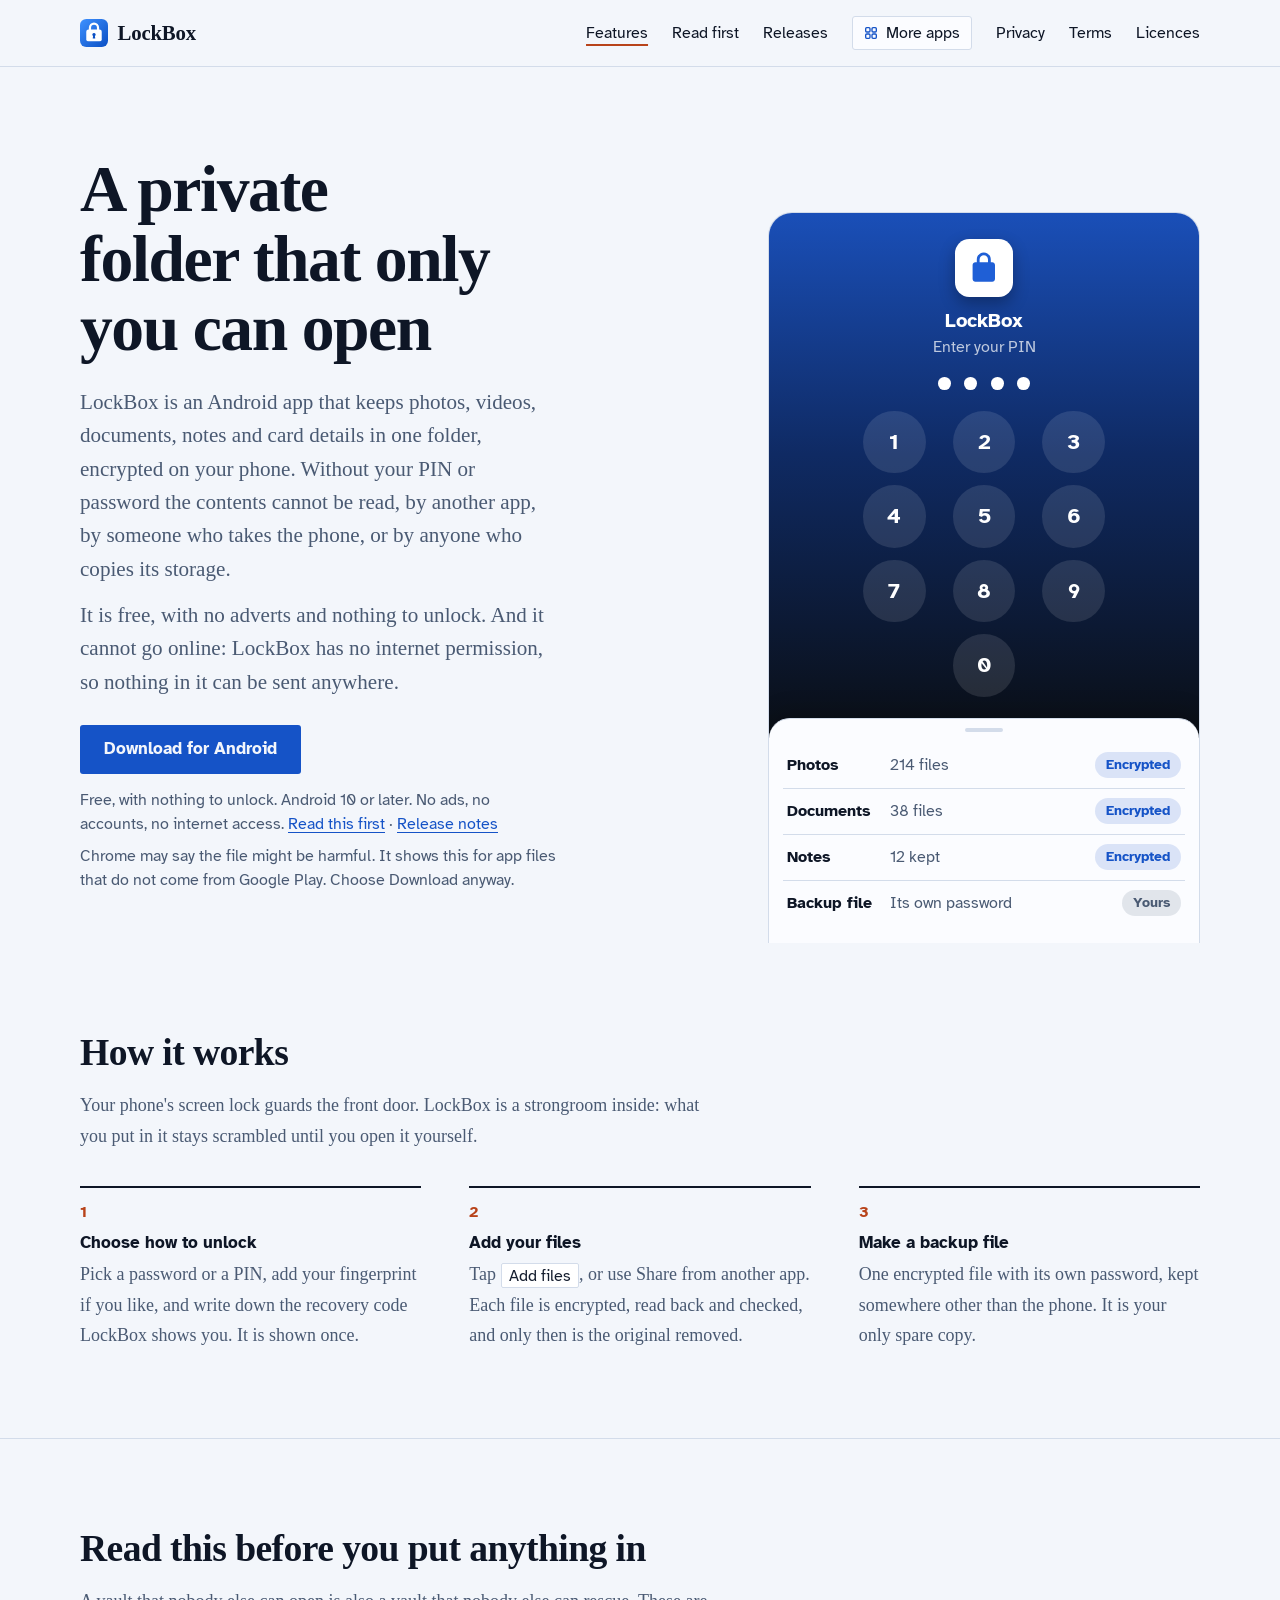
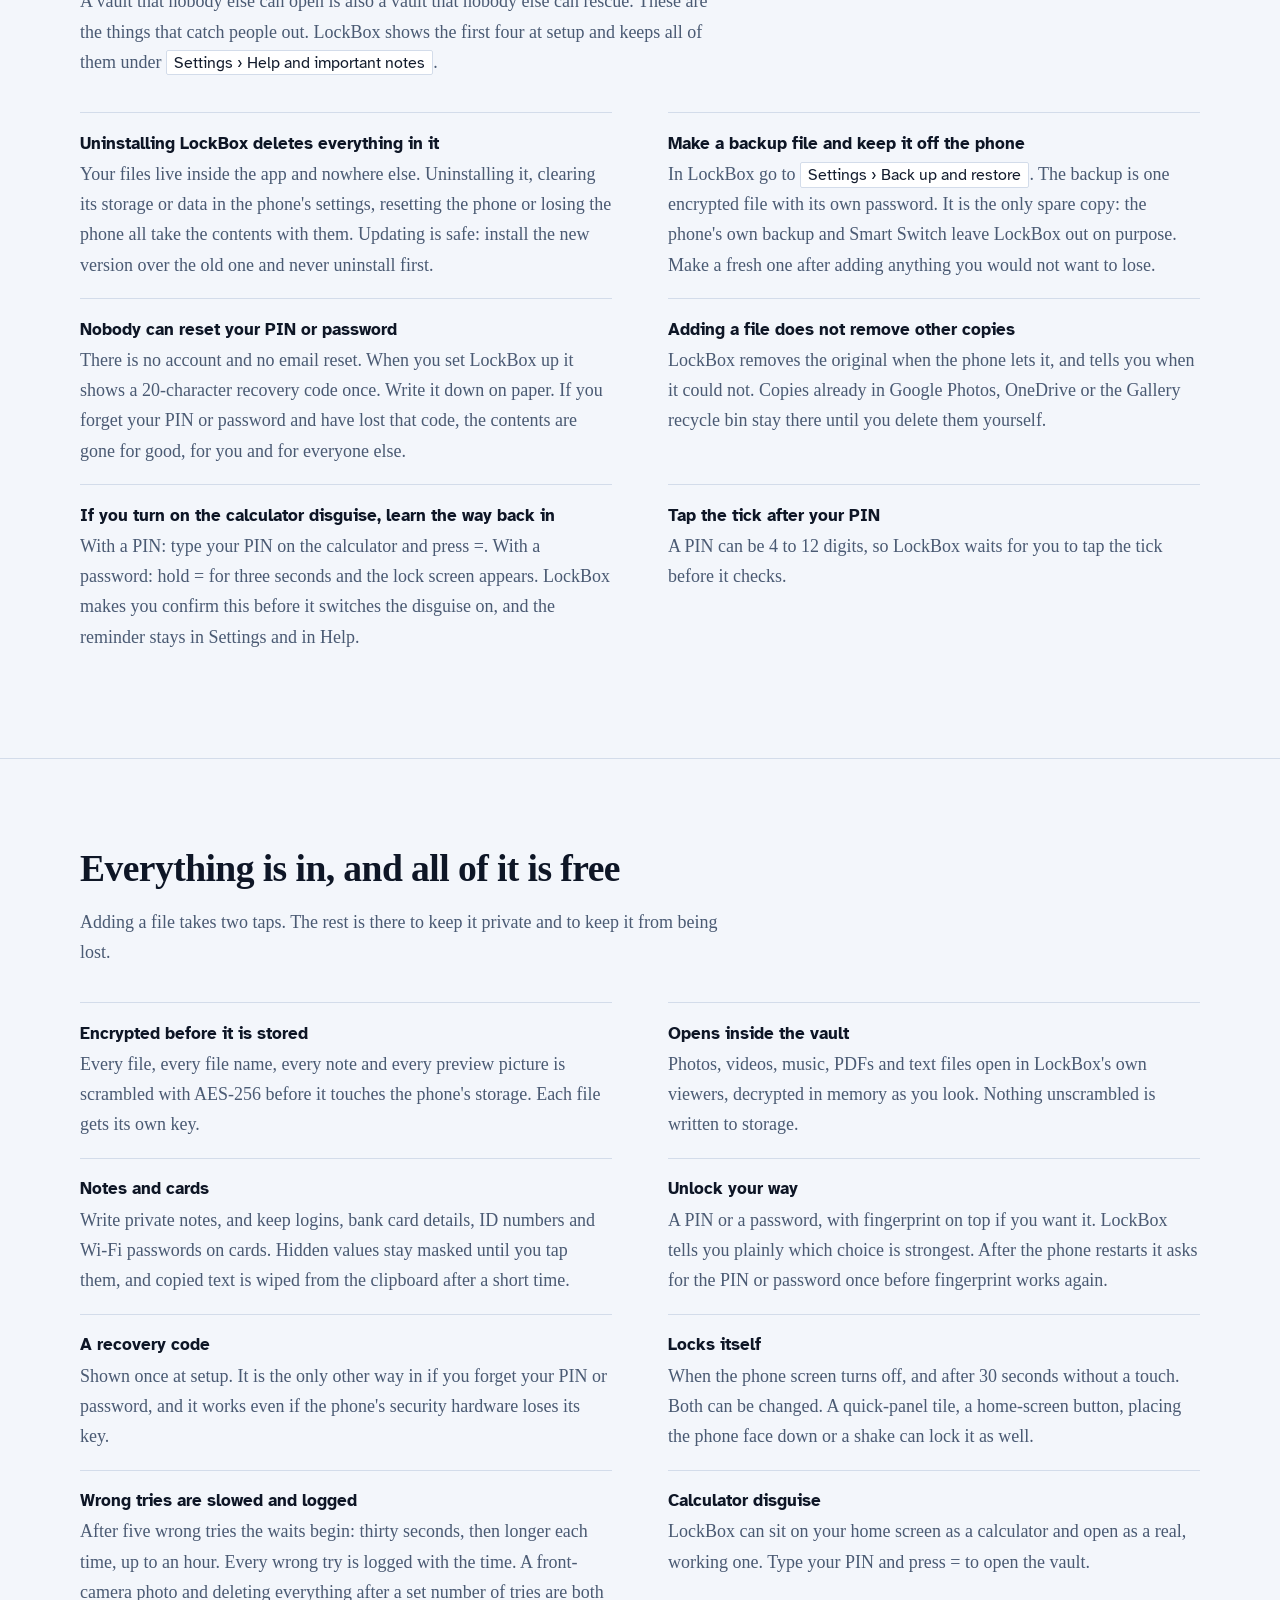
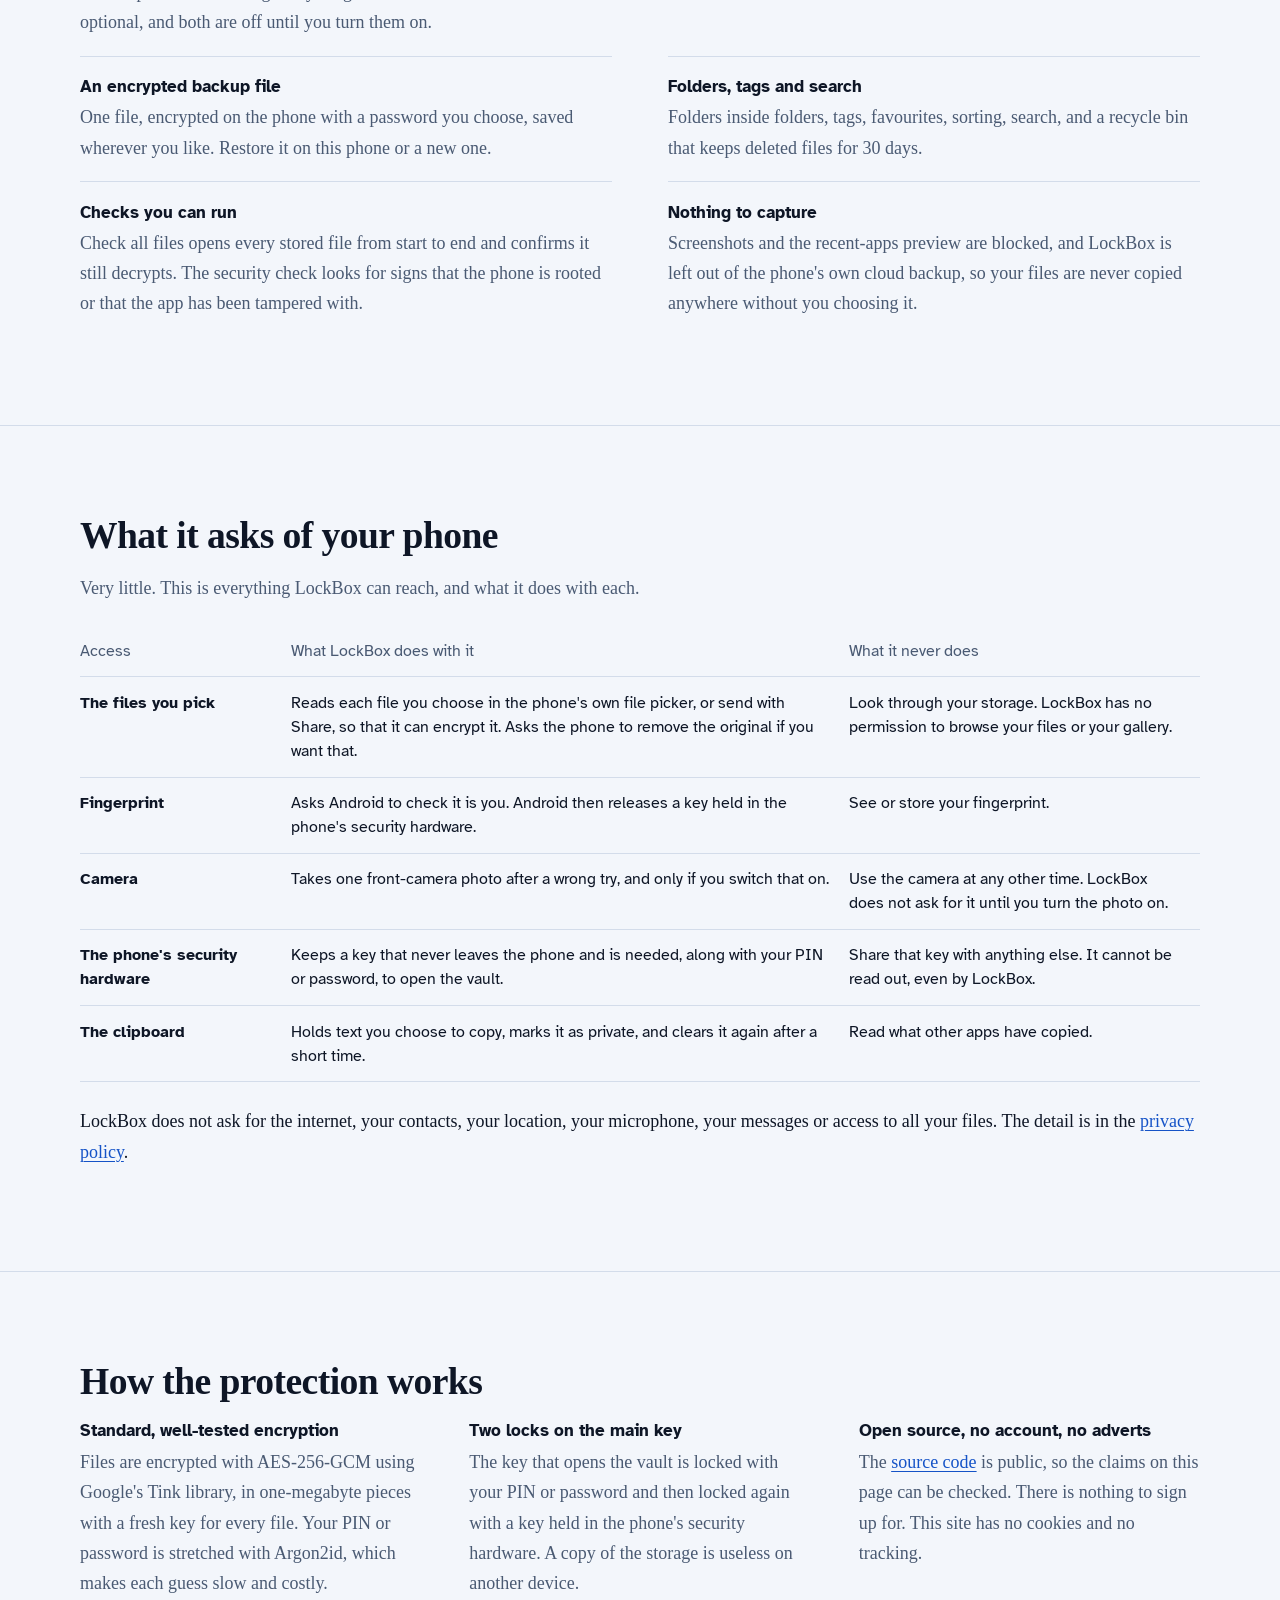
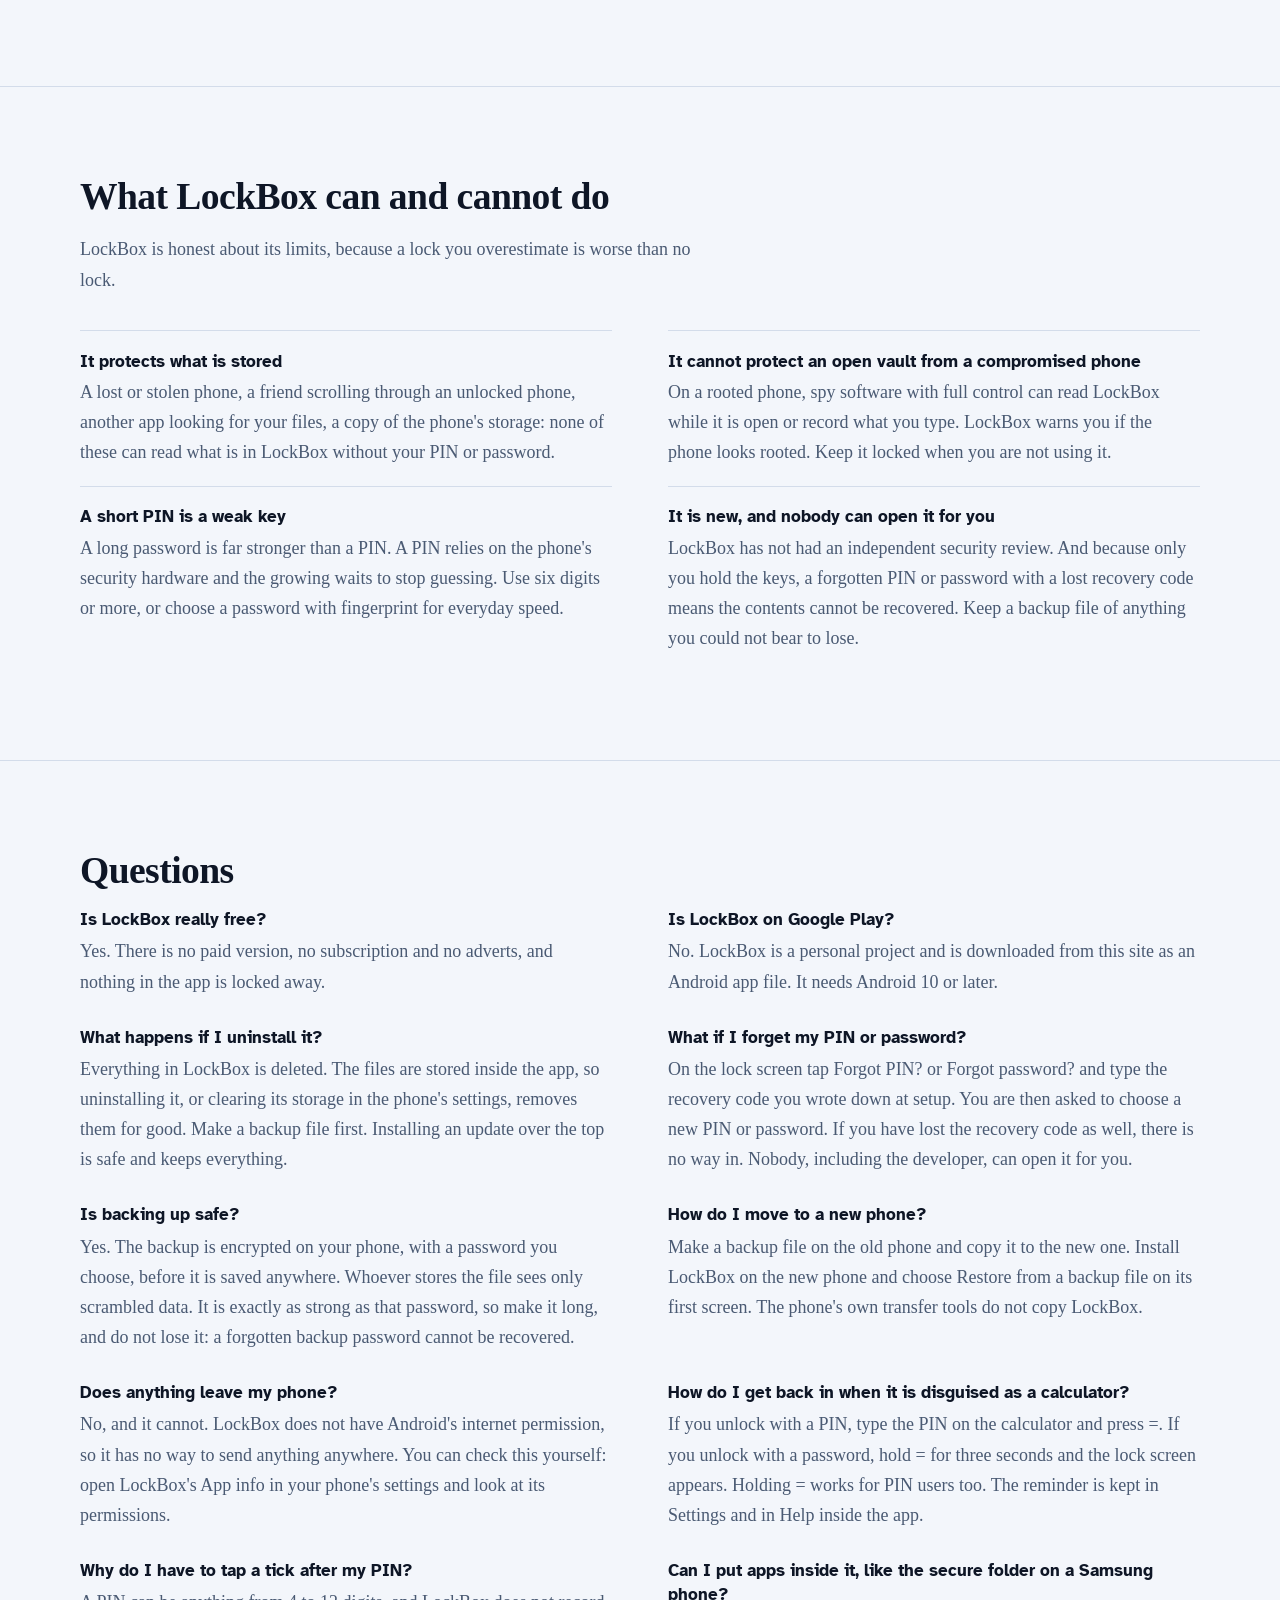
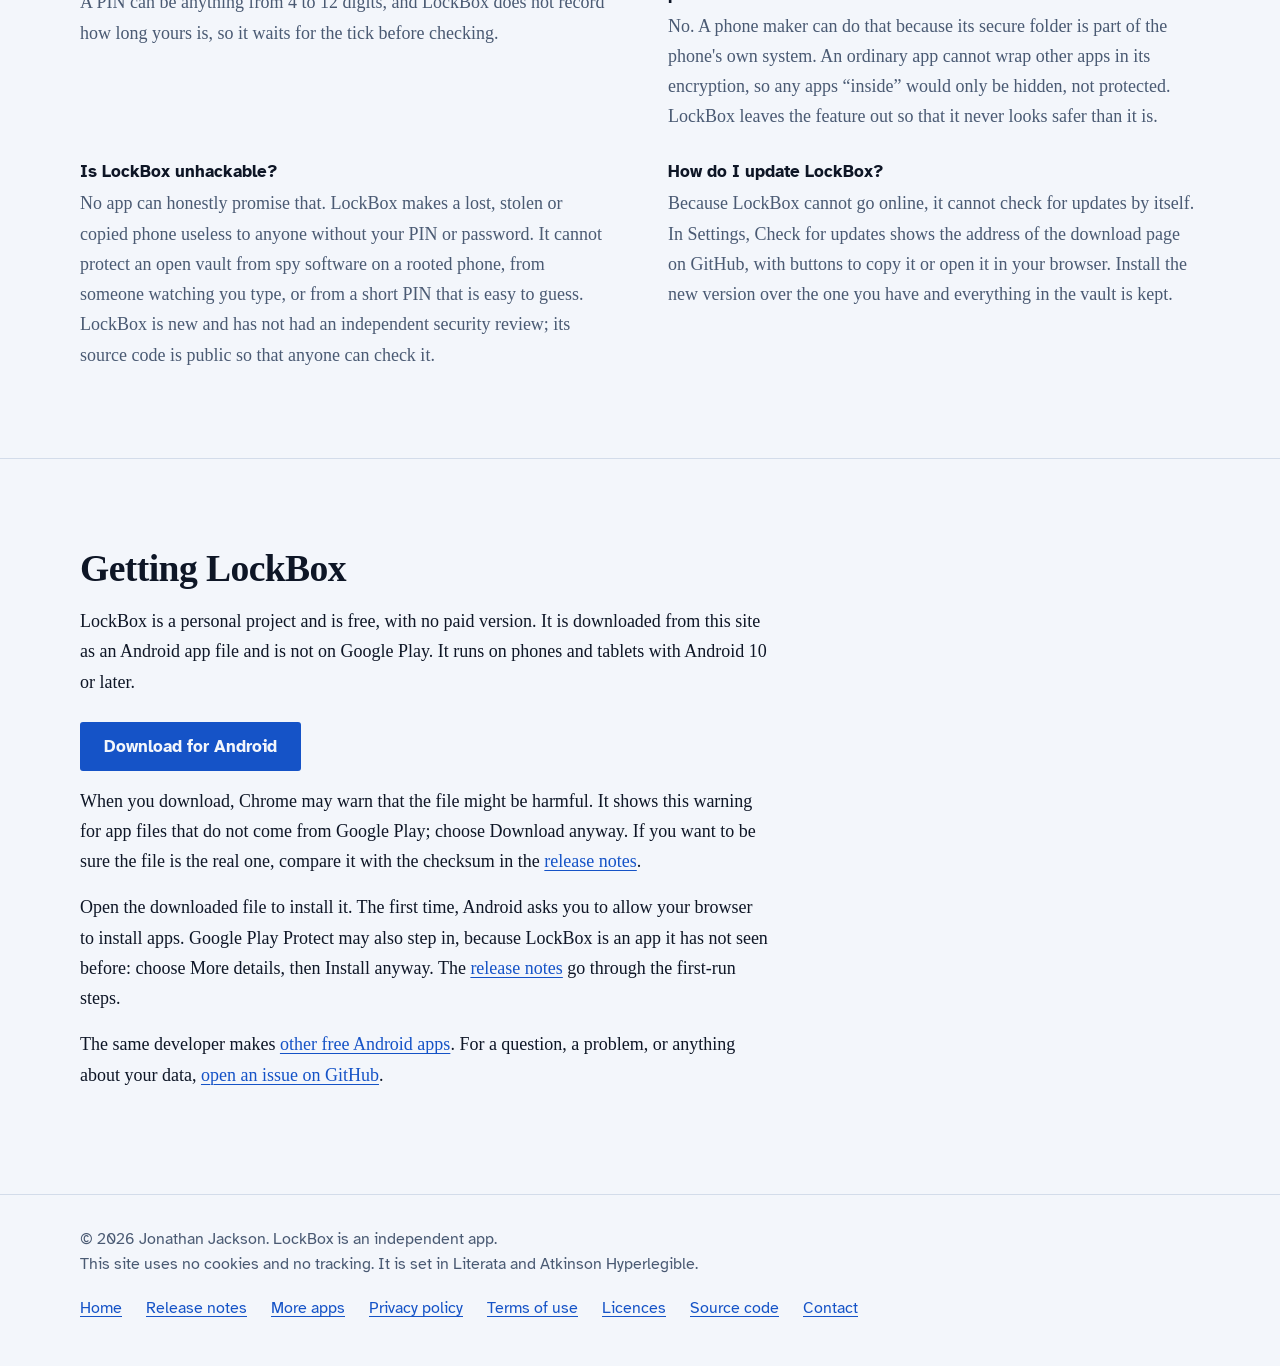
==== index.html @ 5613404d "LockBox 1.0: first public release" ====
<!DOCTYPE html>
<html lang="en-GB">
<head>
<meta charset="utf-8">
<meta name="viewport" content="width=device-width, initial-scale=1">
<title>LockBox: a free encrypted folder for Android that cannot go online</title>
<meta name="description" content="LockBox keeps photos, videos, documents, notes and card details in a folder encrypted on your phone. Free, no adverts, and no internet permission.">
<meta name="author" content="Jonathan Jackson">
<link rel="canonical" href="https://customgpter.github.io/lockbox/">
<meta name="theme-color" content="#f3f6fb" media="(prefers-color-scheme: light)">
<meta name="theme-color" content="#0a0e14" media="(prefers-color-scheme: dark)">
<meta property="og:type" content="website">
<meta property="og:site_name" content="LockBox">
<meta property="og:title" content="LockBox: a free encrypted folder for Android that cannot go online">
<meta property="og:description" content="LockBox keeps photos, videos, documents, notes and card details in a folder encrypted on your phone. Free, no adverts, and no internet permission.">
<meta property="og:url" content="https://customgpter.github.io/lockbox/">
<meta property="og:image" content="https://customgpter.github.io/lockbox/assets/og.png">
<meta property="og:image:width" content="1200">
<meta property="og:image:height" content="630">
<meta property="og:image:alt" content="The LockBox padlock icon beside the words: a private folder that cannot go online">
<meta property="og:locale" content="en_GB">
<meta name="twitter:card" content="summary_large_image">
<link rel="icon" href="assets/favicon.svg" type="image/svg+xml">
<link rel="apple-touch-icon" href="assets/apple-touch-icon.png">
<link rel="preload" href="assets/fonts/literata-latin-700-normal.woff2" as="font" type="font/woff2" crossorigin>
<link rel="preload" href="assets/fonts/literata-latin-400-normal.woff2" as="font" type="font/woff2" crossorigin>
<link rel="stylesheet" href="assets/site.css?v=1">
<script type="application/ld+json">{"@context":"https://schema.org","@type":"SoftwareApplication","name":"LockBox","url":"https://customgpter.github.io/lockbox/","description":"LockBox is an Android app that keeps photos, videos, documents, notes and card details in a folder encrypted on the phone. It has no internet permission.","applicationCategory":"SecurityApplication","applicationSubCategory":"Encrypted file vault","operatingSystem":"Android 10 or later","softwareVersion":"1.0","downloadUrl":"https://github.com/CustomGPTer/lockbox/releases/latest/download/LockBox.apk","releaseNotes":"https://customgpter.github.io/lockbox/releases.html","offers":{"@type":"Offer","price":"0","priceCurrency":"GBP"},"inLanguage":"en-GB","image":"https://customgpter.github.io/lockbox/assets/og.png","featureList":["Encrypted before it is stored","Opens inside the vault","Notes and cards","Unlock your way","A recovery code","Locks itself","Wrong tries are slowed and logged","Calculator disguise","An encrypted backup file","Folders, tags and search","Checks you can run","Nothing to capture"],"author":{"@type":"Person","name":"Jonathan Jackson"}}</script>
<script type="application/ld+json">{"@context":"https://schema.org","@type":"WebSite","name":"LockBox","url":"https://customgpter.github.io/lockbox/","inLanguage":"en-GB"}</script>
<script type="application/ld+json">{"@context":"https://schema.org","@type":"FAQPage","mainEntity":[{"@type":"Question","name":"Is LockBox really free?","acceptedAnswer":{"@type":"Answer","text":"Yes. There is no paid version, no subscription and no adverts, and nothing in the app is locked away."}},{"@type":"Question","name":"Is LockBox on Google Play?","acceptedAnswer":{"@type":"Answer","text":"No. LockBox is a personal project and is downloaded from this site as an Android app file. It needs Android 10 or later."}},{"@type":"Question","name":"What happens if I uninstall it?","acceptedAnswer":{"@type":"Answer","text":"Everything in LockBox is deleted. The files are stored inside the app, so uninstalling it, or clearing its storage in the phone's settings, removes them for good. Make a backup file first. Installing an update over the top is safe and keeps everything."}},{"@type":"Question","name":"What if I forget my PIN or password?","acceptedAnswer":{"@type":"Answer","text":"On the lock screen tap Forgot PIN? or Forgot password? and type the recovery code you wrote down at setup. You are then asked to choose a new PIN or password. If you have lost the recovery code as well, there is no way in. Nobody, including the developer, can open it for you."}},{"@type":"Question","name":"Is backing up safe?","acceptedAnswer":{"@type":"Answer","text":"Yes. The backup is encrypted on your phone, with a password you choose, before it is saved anywhere. Whoever stores the file sees only scrambled data. It is exactly as strong as that password, so make it long, and do not lose it: a forgotten backup password cannot be recovered."}},{"@type":"Question","name":"How do I move to a new phone?","acceptedAnswer":{"@type":"Answer","text":"Make a backup file on the old phone and copy it to the new one. Install LockBox on the new phone and choose Restore from a backup file on its first screen. The phone's own transfer tools do not copy LockBox."}},{"@type":"Question","name":"Does anything leave my phone?","acceptedAnswer":{"@type":"Answer","text":"No, and it cannot. LockBox does not have Android's internet permission, so it has no way to send anything anywhere. You can check this yourself: open LockBox's App info in your phone's settings and look at its permissions."}},{"@type":"Question","name":"How do I get back in when it is disguised as a calculator?","acceptedAnswer":{"@type":"Answer","text":"If you unlock with a PIN, type the PIN on the calculator and press =. If you unlock with a password, hold = for three seconds and the lock screen appears. Holding = works for PIN users too. The reminder is kept in Settings and in Help inside the app."}},{"@type":"Question","name":"Why do I have to tap a tick after my PIN?","acceptedAnswer":{"@type":"Answer","text":"A PIN can be anything from 4 to 12 digits, and LockBox does not record how long yours is, so it waits for the tick before checking."}},{"@type":"Question","name":"Can I put apps inside it, like the secure folder on a Samsung phone?","acceptedAnswer":{"@type":"Answer","text":"No. A phone maker can do that because its secure folder is part of the phone's own system. An ordinary app cannot wrap other apps in its encryption, so any apps “inside” would only be hidden, not protected. LockBox leaves the feature out so that it never looks safer than it is."}},{"@type":"Question","name":"Is LockBox unhackable?","acceptedAnswer":{"@type":"Answer","text":"No app can honestly promise that. LockBox makes a lost, stolen or copied phone useless to anyone without your PIN or password. It cannot protect an open vault from spy software on a rooted phone, from someone watching you type, or from a short PIN that is easy to guess. LockBox is new and has not had an independent security review; its source code is public so that anyone can check it."}},{"@type":"Question","name":"How do I update LockBox?","acceptedAnswer":{"@type":"Answer","text":"Because LockBox cannot go online, it cannot check for updates by itself. In Settings, Check for updates shows the address of the download page on GitHub, with buttons to copy it or open it in your browser. Install the new version over the one you have and everything in the vault is kept."}}]}</script>
</head>
<body>
<a class="skip" href="#main">Skip to content</a>
<header class="masthead">
<div class="wrap">
<a class="brand" href="./" aria-label="LockBox home"><svg viewBox="0 0 108 108" aria-hidden="true"><defs><linearGradient id="brand-lb" x1="0" y1="0" x2="1" y2="1"><stop offset="0" stop-color="#3e91ff"/><stop offset="1" stop-color="#0a4fc4"/></linearGradient></defs><rect width="108" height="108" rx="24" fill="url(#brand-lb)"/><g transform="translate(54 55) scale(1.42) translate(-54 -58)"><path d="M43 50V43a11 11 0 0 1 22 0v7" fill="none" stroke="#fff" stroke-width="6" stroke-linecap="round"/><path fill="#fff" d="M39 48h30a6 6 0 0 1 6 6v20a6 6 0 0 1-6 6H39a6 6 0 0 1-6-6V54a6 6 0 0 1 6-6z"/><path fill="#0a4fc4" d="M54 57a4.5 4.5 0 1 1-.01 0zM51.8 63.5h4.4l1.3 8.5h-7z"/></g></svg><span>LockBox</span></a>
<nav aria-label="Main"><ul><li><a href="./#features" aria-current="page">Features</a></li><li><a href="./#first">Read first</a></li><li><a href="releases.html">Releases</a></li><li><a class="more-apps" href="more-apps.html"><svg viewBox="0 0 24 24" aria-hidden="true"><rect x="4" y="4" width="6.5" height="6.5" rx="1.6"/><rect x="13.5" y="4" width="6.5" height="6.5" rx="1.6"/><rect x="4" y="13.5" width="6.5" height="6.5" rx="1.6"/><rect x="13.5" y="13.5" width="6.5" height="6.5" rx="1.6"/></svg>More apps</a></li><li><a href="privacy.html">Privacy</a></li><li><a href="terms.html">Terms</a></li><li><a href="licences.html">Licences</a></li></ul></nav>
</div>
</header>
<main id="main">
<div class="hero">
<div class="wrap hero-grid">
<div class="hero-copy">
<h1>A private folder that only you can open</h1>
<p class="lede">LockBox is an Android app that keeps photos, videos, documents, notes and card details in one folder, encrypted on your phone. Without your PIN or password the contents cannot be read, by another app, by someone who takes the phone, or by anyone who copies its storage.</p>
<p class="lede">It is free, with no adverts and nothing to unlock. And it cannot go online: LockBox has no internet permission, so nothing in it can be sent anywhere.</p>
<p class="get"><a class="button" href="https://github.com/CustomGPTer/lockbox/releases/latest/download/LockBox.apk">Download for Android</a></p>
<p class="facts">Free, with nothing to unlock. Android 10 or later. No ads, no accounts, no internet access. <a href="#first">Read this first</a> &middot; <a href="releases.html">Release notes</a></p>
<p class="facts">Chrome may say the file might be harmful. It shows this for app files that do not come from Google Play. Choose Download anyway.</p>
</div>
<div class="demo" role="img" aria-label="An example of LockBox at work. The lock screen asks for a PIN, with four dots filled in above a number pad. Below, a list shows Photos, Documents and Notes as encrypted, and a backup file kept under its own password."><div class="lockscreen"><span class="ls-icon"><svg viewBox="0 0 24 24" aria-hidden="true"><path fill="#1f5fd6" d="M18 8h-1V6c0-2.76-2.24-5-5-5S7 3.24 7 6v2H6c-1.1 0-2 .9-2 2v10c0 1.1.9 2 2 2h12c1.1 0 2-.9 2-2V10c0-1.1-.9-2-2-2zM9 6c0-1.66 1.34-3 3-3s3 1.34 3 3v2H9V6z"/></svg></span><span class="ls-name">LockBox</span><span class="ls-ask">Enter your PIN</span><div class="ls-dots"><i style="--i:0"></i><i style="--i:1"></i><i style="--i:2"></i><i style="--i:3"></i></div><div class="ls-keys"><span>1</span><span>2</span><span>3</span><span>4</span><span>5</span><span>6</span><span>7</span><span>8</span><span>9</span><span class="blank"></span><span>0</span><span class="blank"></span></div></div><div class="sheet"><ul class="rows"><li class="row" style="--j:0"><span class="k">Photos</span><span class="v">214 files</span><span class="t">Encrypted</span></li><li class="row" style="--j:1"><span class="k">Documents</span><span class="v">38 files</span><span class="t">Encrypted</span></li><li class="row" style="--j:2"><span class="k">Notes</span><span class="v">12 kept</span><span class="t">Encrypted</span></li><li class="row open" style="--j:3"><span class="k">Backup file</span><span class="v">Its own password</span><span class="t">Yours</span></li></ul></div></div>
</div>
</div>

<section id="how" aria-labelledby="how-h">
<div class="wrap">
<h2 id="how-h">How it works</h2>
<p class="intro">Your phone's screen lock guards the front door. LockBox is a strongroom inside: what you put in it stays scrambled until you open it yourself.</p>
<ol class="steps">
<li><h3>Choose how to unlock</h3><p>Pick a password or a PIN, add your fingerprint if you like, and write down the recovery code LockBox shows you. It is shown once.</p></li>
<li><h3>Add your files</h3><p>Tap <span class="path">Add files</span>, or use Share from another app. Each file is encrypted, read back and checked, and only then is the original removed.</p></li>
<li><h3>Make a backup file</h3><p>One encrypted file with its own password, kept somewhere other than the phone. It is your only spare copy.</p></li>
</ol>
</div>
</section>

<section id="first" aria-labelledby="first-h">
<div class="wrap">
<h2 id="first-h">Read this before you put anything in</h2>
<p class="intro">A vault that nobody else can open is also a vault that nobody else can rescue. These are the things that catch people out. LockBox shows the first four at setup and keeps all of them under <span class="path">Settings &rsaquo; Help and important notes</span>.</p>
<dl class="features">
<div><dt>Uninstalling LockBox deletes everything in it</dt><dd>Your files live inside the app and nowhere else. Uninstalling it, clearing its storage or data in the phone's settings, resetting the phone or losing the phone all take the contents with them. Updating is safe: install the new version over the old one and never uninstall first.</dd></div>
<div><dt>Make a backup file and keep it off the phone</dt><dd>In LockBox go to <span class="path">Settings &rsaquo; Back up and restore</span>. The backup is one encrypted file with its own password. It is the only spare copy: the phone's own backup and Smart Switch leave LockBox out on purpose. Make a fresh one after adding anything you would not want to lose.</dd></div>
<div><dt>Nobody can reset your PIN or password</dt><dd>There is no account and no email reset. When you set LockBox up it shows a 20-character recovery code once. Write it down on paper. If you forget your PIN or password and have lost that code, the contents are gone for good, for you and for everyone else.</dd></div>
<div><dt>Adding a file does not remove other copies</dt><dd>LockBox removes the original when the phone lets it, and tells you when it could not. Copies already in Google Photos, OneDrive or the Gallery recycle bin stay there until you delete them yourself.</dd></div>
<div><dt>If you turn on the calculator disguise, learn the way back in</dt><dd>With a PIN: type your PIN on the calculator and press =. With a password: hold = for three seconds and the lock screen appears. LockBox makes you confirm this before it switches the disguise on, and the reminder stays in Settings and in Help.</dd></div>
<div><dt>Tap the tick after your PIN</dt><dd>A PIN can be 4 to 12 digits, so LockBox waits for you to tap the tick before it checks.</dd></div>
</dl>
</div>
</section>

<section id="features" aria-labelledby="features-h">
<div class="wrap">
<h2 id="features-h">Everything is in, and all of it is free</h2>
<p class="intro">Adding a file takes two taps. The rest is there to keep it private and to keep it from being lost.</p>
<dl class="features">
<div><dt>Encrypted before it is stored</dt><dd>Every file, every file name, every note and every preview picture is scrambled with AES-256 before it touches the phone's storage. Each file gets its own key.</dd></div>
<div><dt>Opens inside the vault</dt><dd>Photos, videos, music, PDFs and text files open in LockBox's own viewers, decrypted in memory as you look. Nothing unscrambled is written to storage.</dd></div>
<div><dt>Notes and cards</dt><dd>Write private notes, and keep logins, bank card details, ID numbers and Wi-Fi passwords on cards. Hidden values stay masked until you tap them, and copied text is wiped from the clipboard after a short time.</dd></div>
<div><dt>Unlock your way</dt><dd>A PIN or a password, with fingerprint on top if you want it. LockBox tells you plainly which choice is strongest. After the phone restarts it asks for the PIN or password once before fingerprint works again.</dd></div>
<div><dt>A recovery code</dt><dd>Shown once at setup. It is the only other way in if you forget your PIN or password, and it works even if the phone's security hardware loses its key.</dd></div>
<div><dt>Locks itself</dt><dd>When the phone screen turns off, and after 30 seconds without a touch. Both can be changed. A quick-panel tile, a home-screen button, placing the phone face down or a shake can lock it as well.</dd></div>
<div><dt>Wrong tries are slowed and logged</dt><dd>After five wrong tries the waits begin: thirty seconds, then longer each time, up to an hour. Every wrong try is logged with the time. A front-camera photo and deleting everything after a set number of tries are both optional, and both are off until you turn them on.</dd></div>
<div><dt>Calculator disguise</dt><dd>LockBox can sit on your home screen as a calculator and open as a real, working one. Type your PIN and press = to open the vault.</dd></div>
<div><dt>An encrypted backup file</dt><dd>One file, encrypted on the phone with a password you choose, saved wherever you like. Restore it on this phone or a new one.</dd></div>
<div><dt>Folders, tags and search</dt><dd>Folders inside folders, tags, favourites, sorting, search, and a recycle bin that keeps deleted files for 30 days.</dd></div>
<div><dt>Checks you can run</dt><dd>Check all files opens every stored file from start to end and confirms it still decrypts. The security check looks for signs that the phone is rooted or that the app has been tampered with.</dd></div>
<div><dt>Nothing to capture</dt><dd>Screenshots and the recent-apps preview are blocked, and LockBox is left out of the phone's own cloud backup, so your files are never copied anywhere without you choosing it.</dd></div>
</dl>
</div>
</section>

<section id="permissions" aria-labelledby="permissions-h">
<div class="wrap">
<h2 id="permissions-h">What it asks of your phone</h2>
<p class="intro">Very little. This is everything LockBox can reach, and what it does with each.</p>
<div class="scroll">
<table>
<thead><tr><th scope="col">Access</th><th scope="col">What LockBox does with it</th><th scope="col">What it never does</th></tr></thead>
<tbody>
<tr><th scope="row">The files you pick</th><td>Reads each file you choose in the phone's own file picker, or send with Share, so that it can encrypt it. Asks the phone to remove the original if you want that.</td><td>Look through your storage. LockBox has no permission to browse your files or your gallery.</td></tr>
<tr><th scope="row">Fingerprint</th><td>Asks Android to check it is you. Android then releases a key held in the phone's security hardware.</td><td>See or store your fingerprint.</td></tr>
<tr><th scope="row">Camera</th><td>Takes one front-camera photo after a wrong try, and only if you switch that on.</td><td>Use the camera at any other time. LockBox does not ask for it until you turn the photo on.</td></tr>
<tr><th scope="row">The phone's security hardware</th><td>Keeps a key that never leaves the phone and is needed, along with your PIN or password, to open the vault.</td><td>Share that key with anything else. It cannot be read out, even by LockBox.</td></tr>
<tr><th scope="row">The clipboard</th><td>Holds text you choose to copy, marks it as private, and clears it again after a short time.</td><td>Read what other apps have copied.</td></tr>
</tbody>
</table>
</div>
<p class="after-table">LockBox does not ask for the internet, your contacts, your location, your microphone, your messages or access to all your files. The detail is in the <a href="privacy.html">privacy policy</a>.</p>
</div>
</section>

<section id="protection" aria-labelledby="protection-h">
<div class="wrap">
<h2 id="protection-h">How the protection works</h2>
<ul class="plain">
<li><h3>Standard, well-tested encryption</h3><p>Files are encrypted with AES-256-GCM using Google's Tink library, in one-megabyte pieces with a fresh key for every file. Your PIN or password is stretched with Argon2id, which makes each guess slow and costly.</p></li>
<li><h3>Two locks on the main key</h3><p>The key that opens the vault is locked with your PIN or password and then locked again with a key held in the phone's security hardware. A copy of the storage is useless on another device.</p></li>
<li><h3>Open source, no account, no adverts</h3><p>The <a href="https://github.com/CustomGPTer/lockbox">source code</a> is public, so the claims on this page can be checked. There is nothing to sign up for. This site has no cookies and no tracking.</p></li>
</ul>
</div>
</section>

<section id="limits" aria-labelledby="limits-h">
<div class="wrap">
<h2 id="limits-h">What LockBox can and cannot do</h2>
<p class="intro">LockBox is honest about its limits, because a lock you overestimate is worse than no lock.</p>
<dl class="features">
<div><dt>It protects what is stored</dt><dd>A lost or stolen phone, a friend scrolling through an unlocked phone, another app looking for your files, a copy of the phone's storage: none of these can read what is in LockBox without your PIN or password.</dd></div>
<div><dt>It cannot protect an open vault from a compromised phone</dt><dd>On a rooted phone, spy software with full control can read LockBox while it is open or record what you type. LockBox warns you if the phone looks rooted. Keep it locked when you are not using it.</dd></div>
<div><dt>A short PIN is a weak key</dt><dd>A long password is far stronger than a PIN. A PIN relies on the phone's security hardware and the growing waits to stop guessing. Use six digits or more, or choose a password with fingerprint for everyday speed.</dd></div>
<div><dt>It is new, and nobody can open it for you</dt><dd>LockBox has not had an independent security review. And because only you hold the keys, a forgotten PIN or password with a lost recovery code means the contents cannot be recovered. Keep a backup file of anything you could not bear to lose.</dd></div>
</dl>
</div>
</section>

<section id="questions" aria-labelledby="questions-h">
<div class="wrap">
<h2 id="questions-h">Questions</h2>
<div class="faq">
<div><h3>Is LockBox really free?</h3><p>Yes. There is no paid version, no subscription and no adverts, and nothing in the app is locked away.</p></div><div><h3>Is LockBox on Google Play?</h3><p>No. LockBox is a personal project and is downloaded from this site as an Android app file. It needs Android 10 or later.</p></div><div><h3>What happens if I uninstall it?</h3><p>Everything in LockBox is deleted. The files are stored inside the app, so uninstalling it, or clearing its storage in the phone's settings, removes them for good. Make a backup file first. Installing an update over the top is safe and keeps everything.</p></div><div><h3>What if I forget my PIN or password?</h3><p>On the lock screen tap Forgot PIN? or Forgot password? and type the recovery code you wrote down at setup. You are then asked to choose a new PIN or password. If you have lost the recovery code as well, there is no way in. Nobody, including the developer, can open it for you.</p></div><div><h3>Is backing up safe?</h3><p>Yes. The backup is encrypted on your phone, with a password you choose, before it is saved anywhere. Whoever stores the file sees only scrambled data. It is exactly as strong as that password, so make it long, and do not lose it: a forgotten backup password cannot be recovered.</p></div><div><h3>How do I move to a new phone?</h3><p>Make a backup file on the old phone and copy it to the new one. Install LockBox on the new phone and choose Restore from a backup file on its first screen. The phone's own transfer tools do not copy LockBox.</p></div><div><h3>Does anything leave my phone?</h3><p>No, and it cannot. LockBox does not have Android's internet permission, so it has no way to send anything anywhere. You can check this yourself: open LockBox's App info in your phone's settings and look at its permissions.</p></div><div><h3>How do I get back in when it is disguised as a calculator?</h3><p>If you unlock with a PIN, type the PIN on the calculator and press =. If you unlock with a password, hold = for three seconds and the lock screen appears. Holding = works for PIN users too. The reminder is kept in Settings and in Help inside the app.</p></div><div><h3>Why do I have to tap a tick after my PIN?</h3><p>A PIN can be anything from 4 to 12 digits, and LockBox does not record how long yours is, so it waits for the tick before checking.</p></div><div><h3>Can I put apps inside it, like the secure folder on a Samsung phone?</h3><p>No. A phone maker can do that because its secure folder is part of the phone's own system. An ordinary app cannot wrap other apps in its encryption, so any apps &ldquo;inside&rdquo; would only be hidden, not protected. LockBox leaves the feature out so that it never looks safer than it is.</p></div><div><h3>Is LockBox unhackable?</h3><p>No app can honestly promise that. LockBox makes a lost, stolen or copied phone useless to anyone without your PIN or password. It cannot protect an open vault from spy software on a rooted phone, from someone watching you type, or from a short PIN that is easy to guess. LockBox is new and has not had an independent security review; its source code is public so that anyone can check it.</p></div><div><h3>How do I update LockBox?</h3><p>Because LockBox cannot go online, it cannot check for updates by itself. In Settings, Check for updates shows the address of the download page on GitHub, with buttons to copy it or open it in your browser. Install the new version over the one you have and everything in the vault is kept.</p></div>
</div>
</div>
</section>

<section id="get" aria-labelledby="get-h">
<div class="wrap"><div class="measure">
<h2 id="get-h">Getting LockBox</h2>
<p>LockBox is a personal project and is free, with no paid version. It is downloaded from this site as an Android app file and is not on Google Play. It runs on phones and tablets with Android 10 or later.</p>
<p class="get"><a class="button" href="https://github.com/CustomGPTer/lockbox/releases/latest/download/LockBox.apk">Download for Android</a></p>
<p>When you download, Chrome may warn that the file might be harmful. It shows this warning for app files that do not come from Google Play; choose Download anyway. If you want to be sure the file is the real one, compare it with the checksum in the <a href="releases.html#checking">release notes</a>.</p>
<p>Open the downloaded file to install it. The first time, Android asks you to allow your browser to install apps. Google Play Protect may also step in, because LockBox is an app it has not seen before: choose More details, then Install anyway. The <a href="releases.html#installing">release notes</a> go through the first-run steps.</p>
<p>The same developer makes <a href="more-apps.html">other free Android apps</a>. For a question, a problem, or anything about your data, <a href="https://github.com/CustomGPTer/lockbox/issues">open an issue on GitHub</a>.</p>
</div></div>
</section>
</main>
<footer class="colophon">
<div class="wrap">
<div>
<p>&copy; 2026 Jonathan Jackson. LockBox is an independent app.</p>
<p>This site uses no cookies and no tracking. It is set in Literata and Atkinson Hyperlegible.</p>
</div>
<nav aria-label="Footer"><ul>
<li><a href="./">Home</a></li>
<li><a href="releases.html">Release notes</a></li>
<li><a href="more-apps.html">More apps</a></li>
<li><a href="privacy.html">Privacy policy</a></li>
<li><a href="terms.html">Terms of use</a></li>
<li><a href="licences.html">Licences</a></li>
<li><a href="https://github.com/CustomGPTer/lockbox">Source code</a></li>
<li><a href="https://github.com/CustomGPTer/lockbox/issues">Contact</a></li>
</ul></nav>
</div>
</footer>
</body>
</html>
---- assets/site.css ----
@font-face{font-family:"Literata";src:url("fonts/literata-latin-400-normal.woff2") format("woff2");font-weight:400;font-style:normal;font-display:swap}
@font-face{font-family:"Literata";src:url("fonts/literata-latin-400-italic.woff2") format("woff2");font-weight:400;font-style:italic;font-display:swap}
@font-face{font-family:"Literata";src:url("fonts/literata-latin-700-normal.woff2") format("woff2");font-weight:700;font-style:normal;font-display:swap}
@font-face{font-family:"Atkinson Hyperlegible";src:url("fonts/atkinson-hyperlegible-latin-400-normal.woff2") format("woff2");font-weight:400;font-style:normal;font-display:swap}
@font-face{font-family:"Atkinson Hyperlegible";src:url("fonts/atkinson-hyperlegible-latin-700-normal.woff2") format("woff2");font-weight:700;font-style:normal;font-display:swap}

:root{
  --paper:#f3f6fb; --sheet:#fbfcff; --ink:#0e1626; --soft:#4a5a73; --rule:#d3dcea;
  --key:#1553c7; --mark:#b8431a; --label:#ffffff; --label-ink:#141d2e;
  --serif:"Literata",Georgia,"Times New Roman",serif;
  --sans:"Atkinson Hyperlegible",system-ui,-apple-system,"Segoe UI",Roboto,sans-serif;
  color-scheme:light dark;
}
@media (prefers-color-scheme:dark){
  :root{--paper:#0a0e14; --sheet:#111823; --ink:#e8eef8; --soft:#9fb0c9; --rule:#1f2b3d;
    --key:#6aa8ff; --mark:#ffb086; --label:#172131; --label-ink:#e8eef8}
}

*,*::before,*::after{box-sizing:border-box}
html{-webkit-text-size-adjust:100%;scroll-behavior:smooth}
@media (prefers-reduced-motion:reduce){html{scroll-behavior:auto}}
body{margin:0;background:var(--paper);color:var(--ink);font:400 1.125rem/1.68 var(--serif);text-rendering:optimizeLegibility}
img,svg{max-width:100%;display:block}
a{color:var(--key);text-decoration-thickness:.06em;text-underline-offset:.18em}
a:hover{text-decoration-thickness:.12em}
:focus-visible{outline:3px solid var(--mark);outline-offset:3px;border-radius:2px}
code{font:.9em/1 ui-monospace,SFMono-Regular,Menlo,Consolas,monospace;overflow-wrap:anywhere}
.skip{position:absolute;left:-999px;top:0;background:var(--ink);color:var(--paper);padding:.6rem 1rem;z-index:10}
.skip:focus{left:.5rem;top:.5rem}

.wrap{width:min(70rem,100% - 2.5rem);margin-inline:auto}
.measure{max-width:43rem}

/* ---------- masthead */
.masthead{border-bottom:1px solid var(--rule)}
.masthead .wrap{display:flex;flex-wrap:wrap;align-items:center;justify-content:space-between;gap:.5rem 2rem;padding-block:1rem}
.brand{display:inline-flex;align-items:center;gap:.6rem;font:700 1.3rem/1 var(--serif);color:var(--ink);text-decoration:none;letter-spacing:-.01em}
.brand svg{width:1.75rem;height:1.75rem;flex:none}
.masthead nav ul{display:flex;flex-wrap:wrap;gap:.25rem 1.5rem;list-style:none;margin:0;padding:0;font:400 1rem/1.4 var(--sans)}
.masthead nav a{color:var(--ink);text-decoration:none;padding-block:.35rem;display:inline-block}
.masthead nav a:hover,.masthead nav a[aria-current="page"]{text-decoration:underline;text-decoration-color:var(--mark);text-decoration-thickness:.14em;text-underline-offset:.4em}

/* ---------- hero */
.hero{padding-block:clamp(2.5rem,7vw,5.5rem) 0}
.hero-grid{display:grid;gap:clamp(2rem,5vw,4rem);align-items:end}
@media (min-width:60rem){.hero-grid{grid-template-columns:minmax(0,5fr) minmax(0,6fr)}}
.hero-copy{padding-bottom:clamp(1rem,4vw,3.5rem)}
h1{font:700 clamp(2.5rem,6.2vw,4.1rem)/1.06 var(--serif);letter-spacing:-.022em;margin:0 0 1.4rem;text-wrap:balance}
.lede{font-size:clamp(1.15rem,2.1vw,1.32rem);line-height:1.58;color:var(--soft);margin:0 0 1.4rem;max-width:33rem}
.facts{font:400 1rem/1.5 var(--sans);color:var(--soft);margin:0}

/* the demo: the one place the page shows off */
.demo{font:400 clamp(.82rem,1.5vw,1rem)/1.3 var(--sans);width:100%;max-width:27rem;margin-inline:auto;border:1px solid var(--rule);border-bottom:0;border-radius:1.5em 1.5em 0 0;background:var(--sheet);overflow:hidden}
@media (min-width:60rem){.demo{margin-inline:auto 0}}
.lockscreen{color:#fff;padding:1.6em 1.2em 2.6em;text-align:center;background:linear-gradient(180deg,#1a4fb8 0,#0f2a63 46%,#0a0e14 100%)}
.ls-icon{display:grid;place-items:center;width:3.6em;height:3.6em;margin:0 auto .7em;border-radius:.9em;background:#fff;box-shadow:0 .4em 1em rgba(0,0,0,.3)}
.ls-icon svg{width:2.1em;height:2.1em}
.ls-name{display:block;font-weight:700;font-size:1.25em}
.ls-ask{display:block;color:rgba(255,255,255,.72);margin-top:.2em}
.ls-dots{display:flex;justify-content:center;gap:.85em;margin:1.2em 0 1.3em}
.ls-dots i{width:.8em;height:.8em;border-radius:50%;background:#fff}
.ls-keys{display:grid;grid-template-columns:repeat(3,2.9em);gap:.55em 1.25em;justify-content:center;font-size:1.35em}
.ls-keys span{display:grid;place-items:center;height:2.9em;border-radius:50%;background:rgba(255,255,255,.11);font-weight:700}
.ls-keys .blank{background:none}
.sheet{position:relative;border-top:1px solid var(--rule);border-radius:1.3em 1.3em 0 0;margin-top:-1.3em;background:var(--sheet);padding:1.5em .9em 1.1em;box-shadow:0 -.5em 1.4em rgba(0,0,0,.14)}
.sheet::before{content:"";position:absolute;left:50%;top:.6em;width:2.4em;height:.26em;margin-left:-1.2em;border-radius:1em;background:var(--rule)}
.rows{list-style:none;margin:0;padding:0}
.row{display:grid;grid-template-columns:minmax(0,5.6em) minmax(0,1fr) auto;align-items:center;gap:.8em;padding:.6em .25em;border-bottom:1px solid var(--rule)}
.row:last-child{border-bottom:0}
.row .k{font-weight:700;white-space:nowrap}
.row .v{color:var(--soft);min-width:0;overflow:hidden;text-overflow:ellipsis;white-space:nowrap}
.row .t{font-weight:700;font-size:.85em;border-radius:2em;padding:.3em .8em;white-space:nowrap;background:color-mix(in srgb,var(--key) 14%,transparent);color:var(--key)}
.row.open .t{background:color-mix(in srgb,var(--soft) 14%,transparent);color:var(--soft)}
@media (prefers-reduced-motion:no-preference){
  .ls-dots i{animation:press .3s ease both;animation-delay:calc(var(--i) * 420ms + 900ms)}
  .row{animation:shelve .6s cubic-bezier(.2,.8,.25,1) both;animation-delay:calc(var(--j,0) * 90ms + 300ms)}
  .row .t{animation:tagin .4s ease both;animation-delay:calc(var(--j,0) * 200ms + 1.2s)}
  @keyframes press{from{background:rgba(255,255,255,.25);transform:scale(.7)}to{background:#fff;transform:none}}
  @keyframes shelve{from{opacity:0;transform:translateY(-1.1rem)}60%{opacity:1}to{opacity:1;transform:none}}
  @keyframes tagin{from{opacity:0;transform:translateX(.6em)}to{opacity:1;transform:none}}
}

/* ---------- sections */
section{padding-block:clamp(3rem,7vw,5.5rem)}
section + section{border-top:1px solid var(--rule)}
h2{font:700 clamp(1.7rem,3.4vw,2.35rem)/1.15 var(--serif);letter-spacing:-.015em;margin:0 0 1rem;text-wrap:balance}
h3{font:700 1.08rem/1.35 var(--sans);margin:0 0 .3rem}
p{margin:0 0 1rem}
.intro{color:var(--soft);max-width:40rem;margin-bottom:2.2rem}

.steps{list-style:none;counter-reset:s;margin:0;padding:0;display:grid;gap:2rem 3rem}
@media (min-width:52rem){.steps{grid-template-columns:repeat(3,minmax(0,1fr))}}
.steps li{counter-increment:s;border-top:2px solid var(--ink);padding-top:1rem}
.steps li::before{content:counter(s);font:700 1rem/1 var(--sans);color:var(--mark);display:block;margin-bottom:.7rem}
.steps p{margin:0;color:var(--soft)}
.path{font:400 1rem/1.5 var(--sans);background:var(--label);color:var(--label-ink);border:1px solid var(--rule);border-radius:2px;padding:.1rem .45rem;white-space:nowrap}

.features{display:grid;gap:0 3.5rem;margin:0}
@media (min-width:46rem){.features{grid-template-columns:repeat(2,minmax(0,1fr))}}
.features div{padding:1.15rem 0;border-top:1px solid var(--rule)}
.features dt{font:700 1.08rem/1.35 var(--sans)}
.features dd{margin:.25rem 0 0;color:var(--soft)}

.scroll{overflow-x:auto}
table{width:100%;border-collapse:collapse;font:400 1rem/1.5 var(--sans)}
th,td{text-align:left;vertical-align:top;padding:.85rem 1.2rem .85rem 0;border-top:1px solid var(--rule)}
thead th{border-top:0;color:var(--soft);font-weight:400;padding-top:0}
tbody th{font-weight:700;min-width:11rem}
tr:last-child>*{border-bottom:1px solid var(--rule)}

.plain{list-style:none;margin:0;padding:0;display:grid;gap:1.6rem 3rem}
@media (min-width:52rem){.plain{grid-template-columns:repeat(3,minmax(0,1fr))}}
.plain p{color:var(--soft);margin:0}

.faq{display:grid;gap:1.8rem 3.5rem}
@media (min-width:52rem){.faq{grid-template-columns:repeat(2,minmax(0,1fr))}}
.faq p{color:var(--soft);margin:0}

/* ---------- document pages */
.doc{padding-block:clamp(2.5rem,6vw,4.5rem) clamp(3rem,7vw,5rem)}
.doc h1{font-size:clamp(2.2rem,5vw,3.2rem)}
.doc .lede{max-width:none}
.doc h2{font-size:1.5rem;margin-top:2.8rem;scroll-margin-top:1.5rem}
.doc h3{margin-top:1.6rem}
.doc ul{padding-left:1.25rem;margin:0 0 1rem}
.doc li{margin:.4rem 0}
.contents{font:400 1rem/1.5 var(--sans);border-block:1px solid var(--rule);padding-block:1rem;margin-block:2rem}
.contents ul{list-style:none;margin:.4rem 0 0;padding:0;columns:2 14rem;column-gap:2rem}
.contents li{margin:.2rem 0;break-inside:avoid}
.note{border-left:3px solid var(--mark);padding:.2rem 0 .2rem 1.1rem;color:var(--soft)}

/* ---------- download and release notes */
.button{display:inline-block;background:var(--key);color:var(--paper);font:700 1.05rem/1.2 var(--sans);text-decoration:none;padding:.9rem 1.5rem;border-radius:3px}
.button:hover{text-decoration:underline;text-decoration-thickness:.1em;text-underline-offset:.22em}
.get{margin:1.6rem 0 .9rem}
.get .facts{margin-top:.9rem}
.facts + .facts{margin-top:.5rem}
.lede + .lede{margin-top:-.6rem}
.more{margin:1.6rem 0 0;font:700 1rem/1.5 var(--sans)}
.cmp{min-width:56rem;margin:1.4rem 0 1rem}
.cmp th,.cmp td{padding:.8rem .9rem}
.cmp thead th{color:var(--ink);font-weight:700;vertical-align:bottom;padding-top:.8rem}
.cmp small{display:block;font-weight:400;font-size:.82rem;line-height:1.35;color:var(--soft)}
.cmp tbody th{min-width:13rem;padding-left:0}
.cmp thead th:first-child{padding-left:0}
.cmp .ours{background:var(--sheet);box-shadow:inset 1px 0 var(--rule),inset -1px 0 var(--rule)}
.yes{color:var(--key);font-weight:700}
.pay{color:var(--mark);font-weight:700}
.na{color:var(--soft)}
.kinds td{font-weight:400;min-width:9.5rem}
.cmp .app{display:none}
.key{font:400 .95rem/1.55 var(--sans);color:var(--soft);margin:0 0 .6rem}
@media (max-width:54rem){
  .cmp{min-width:0}
  .cmp thead{position:absolute;width:1px;height:1px;overflow:hidden;clip-path:inset(50%)}
  .cmp tbody,.cmp tr,.cmp th,.cmp td{display:block}
  .cmp tr{padding:1rem 0;border-top:1px solid var(--rule)}
  .cmp th,.cmp td{border:0;padding:0}
  .cmp tbody th{min-width:0;margin-bottom:.55rem}
  .cmp td{display:grid;grid-template-columns:8.5rem 1fr;gap:.75rem;padding:.22rem 0}
  .cmp .app{display:block;font-weight:400;color:var(--soft)}
  .cmp .ours{background:none;box-shadow:none}
  .cmp .ours .app{color:var(--ink);font-weight:700}
  .kinds td{grid-template-columns:1fr;gap:0;padding:.35rem 0;min-width:0}
  .kinds .app{font-weight:700;color:var(--ink)}
}
.sum{font-size:.95rem;overflow-wrap:anywhere}
.release{border-top:1px solid var(--rule);margin-top:2.4rem;padding-top:1.9rem;scroll-margin-top:1rem}
.doc .release h2{margin-top:0}
.contents + .release{border-top:0;margin-top:0;padding-top:.4rem}
.ver{font:700 .86rem/1 var(--sans);letter-spacing:.09em;text-transform:uppercase;color:var(--mark);margin:0 0 .6rem}
.when{font:400 .98rem/1.5 var(--sans);color:var(--soft);margin:-.35rem 0 .2rem}
.tag{display:inline-block;background:var(--label);color:var(--label-ink);border:1px solid var(--rule);border-radius:2px;font-weight:700;font-size:.78rem;letter-spacing:.06em;text-transform:uppercase;padding:.05rem .45rem;margin-right:.6rem}
.doc .release h3{font:700 .8rem/1.3 var(--sans);letter-spacing:.09em;text-transform:uppercase;color:var(--soft);margin:1.25rem 0 .2rem}
.release ul{margin-bottom:0}

/* ---------- other apps */
.doc .apps{list-style:none;margin:2.4rem 0 0;padding:0;display:grid;gap:1.4rem}
.doc .apps li{margin:0}
@media (min-width:54rem){.apps{grid-template-columns:repeat(2,minmax(0,1fr))}}
.card{background:var(--sheet);border:1px solid var(--rule);border-radius:6px;padding:1.6rem 1.6rem 1.4rem;display:flex;flex-direction:column}
.card-head{display:flex;align-items:center;gap:1.1rem;margin-bottom:1rem}
.card-head svg{width:4rem;height:4rem;flex:none;border-radius:22%}
.doc .card h2{font-size:1.6rem;margin:0}
.card .line{font:400 1rem/1.4 var(--sans);color:var(--soft);margin:.15rem 0 0}
.card > p{color:var(--soft)}
.card .get{margin:auto 0 .7rem;padding-top:.6rem}
.card .when{margin:auto 0 .5rem;padding-top:.6rem}
.card .facts{margin:0}
.doc .apps + .measure h2{margin-top:3.2rem}

/* ---------- colophon */
.colophon{border-top:1px solid var(--rule);font:400 .98rem/1.6 var(--sans);color:var(--soft)}
.colophon .wrap{display:flex;flex-wrap:wrap;justify-content:space-between;gap:1rem 3rem;padding-block:2rem 2.6rem}
.colophon ul{display:flex;flex-wrap:wrap;gap:.3rem 1.5rem;list-style:none;margin:0;padding:0}
.colophon p{margin:0}
.after-table{margin-top:1.5rem}

/* ---------- more apps, and fixes for phones */
.masthead nav ul{align-items:center}
.masthead nav a.more-apps{display:inline-flex;align-items:center;gap:.45rem;border:1px solid var(--rule);border-radius:3px;background:var(--sheet);padding:.3rem .7rem .3rem .6rem}
.masthead nav a.more-apps svg{width:1em;height:1em;flex:none;fill:none;stroke:var(--key);stroke-width:2;stroke-linecap:round;stroke-linejoin:round}
.masthead nav a.more-apps:hover,.masthead nav a.more-apps[aria-current="page"]{text-decoration:none;border-color:var(--key)}
/* On a phone the legal pages are reached from the foot of the page, which keeps the header to one line. */
@media (max-width:40rem){.masthead nav ul{gap:.25rem .75rem;font-size:.95rem}.masthead nav a.more-apps{padding:.28rem .6rem .28rem .5rem;gap:.38rem}.masthead nav li:nth-last-child(-n+3){display:none}}
@media (max-width:23.5rem){.masthead nav ul{gap:.25rem .65rem}.masthead nav a.more-apps svg{display:none}.masthead nav a.more-apps{padding-inline:.6rem}}
.doc .mapps{list-style:none;margin:2.4rem 0 0;padding:0;display:grid;gap:1.4rem}
@media (min-width:50rem){.doc .mapps{grid-template-columns:repeat(2,minmax(0,1fr))}}
.doc .mapp{margin:0;display:flex;flex-direction:column;background:var(--sheet);border:1px solid var(--rule);border-radius:6px;overflow:hidden}
.mapp-cover{position:relative;height:6.5rem;background:linear-gradient(135deg,var(--b),var(--b2));overflow:hidden}
.mapp-cover svg{position:absolute;right:-1.2rem;top:-1.6rem;width:11rem;height:11rem;max-width:none;opacity:.22}
.mapp-body{display:flex;flex-direction:column;flex:1;padding:0 1.5rem 1.4rem}
.mapp-icon{width:4.25rem;height:4.25rem;border-radius:1rem;margin-top:-2.1rem;position:relative;box-shadow:0 0 0 4px var(--sheet)}
.doc .mapp h2{font-size:1.6rem;margin:.9rem 0 .1rem}
.mapp-kind{font:400 1rem/1.4 var(--sans);color:var(--soft);margin:0 0 .8rem}
.mapp-say{color:var(--soft);margin:0 0 1.2rem}
.mapp-go{display:flex;flex-wrap:wrap;align-items:center;gap:.7rem 1.4rem;margin:auto 0 0;font:700 1rem/1.4 var(--sans)}
.mapp-go .button{font-size:1rem;padding:.75rem 1.15rem}
.mapp-needs{font:400 .92rem/1.5 var(--sans);color:var(--soft);margin:.9rem 0 0}
.doc .mapps + .measure h2{margin-top:3.2rem}
.doc a{overflow-wrap:anywhere}
.colophon li a{display:inline-block;padding-block:.2rem}
/* On a phone a table becomes a stack: the row's name, then its cells side by side. */
@media (max-width:40rem){
  table:not(.cmp),table:not(.cmp) thead,table:not(.cmp) tbody{display:block}
  table:not(.cmp) tr{display:flex;flex-wrap:wrap;gap:.3rem 1.1rem;padding:.9rem 0;border-top:1px solid var(--rule)}
  table:not(.cmp) thead tr{border-top:0;padding-top:0}
  table:not(.cmp) tbody tr:last-child{border-bottom:1px solid var(--rule)}
  table:not(.cmp) th,table:not(.cmp) td{display:block;border:0;padding:0;flex:1 1 0;min-width:0;overflow-wrap:break-word}
  table:not(.cmp) tr>:first-child{flex:0 0 100%;min-width:0}
}
/* ---------- end of more apps, and fixes for phones */
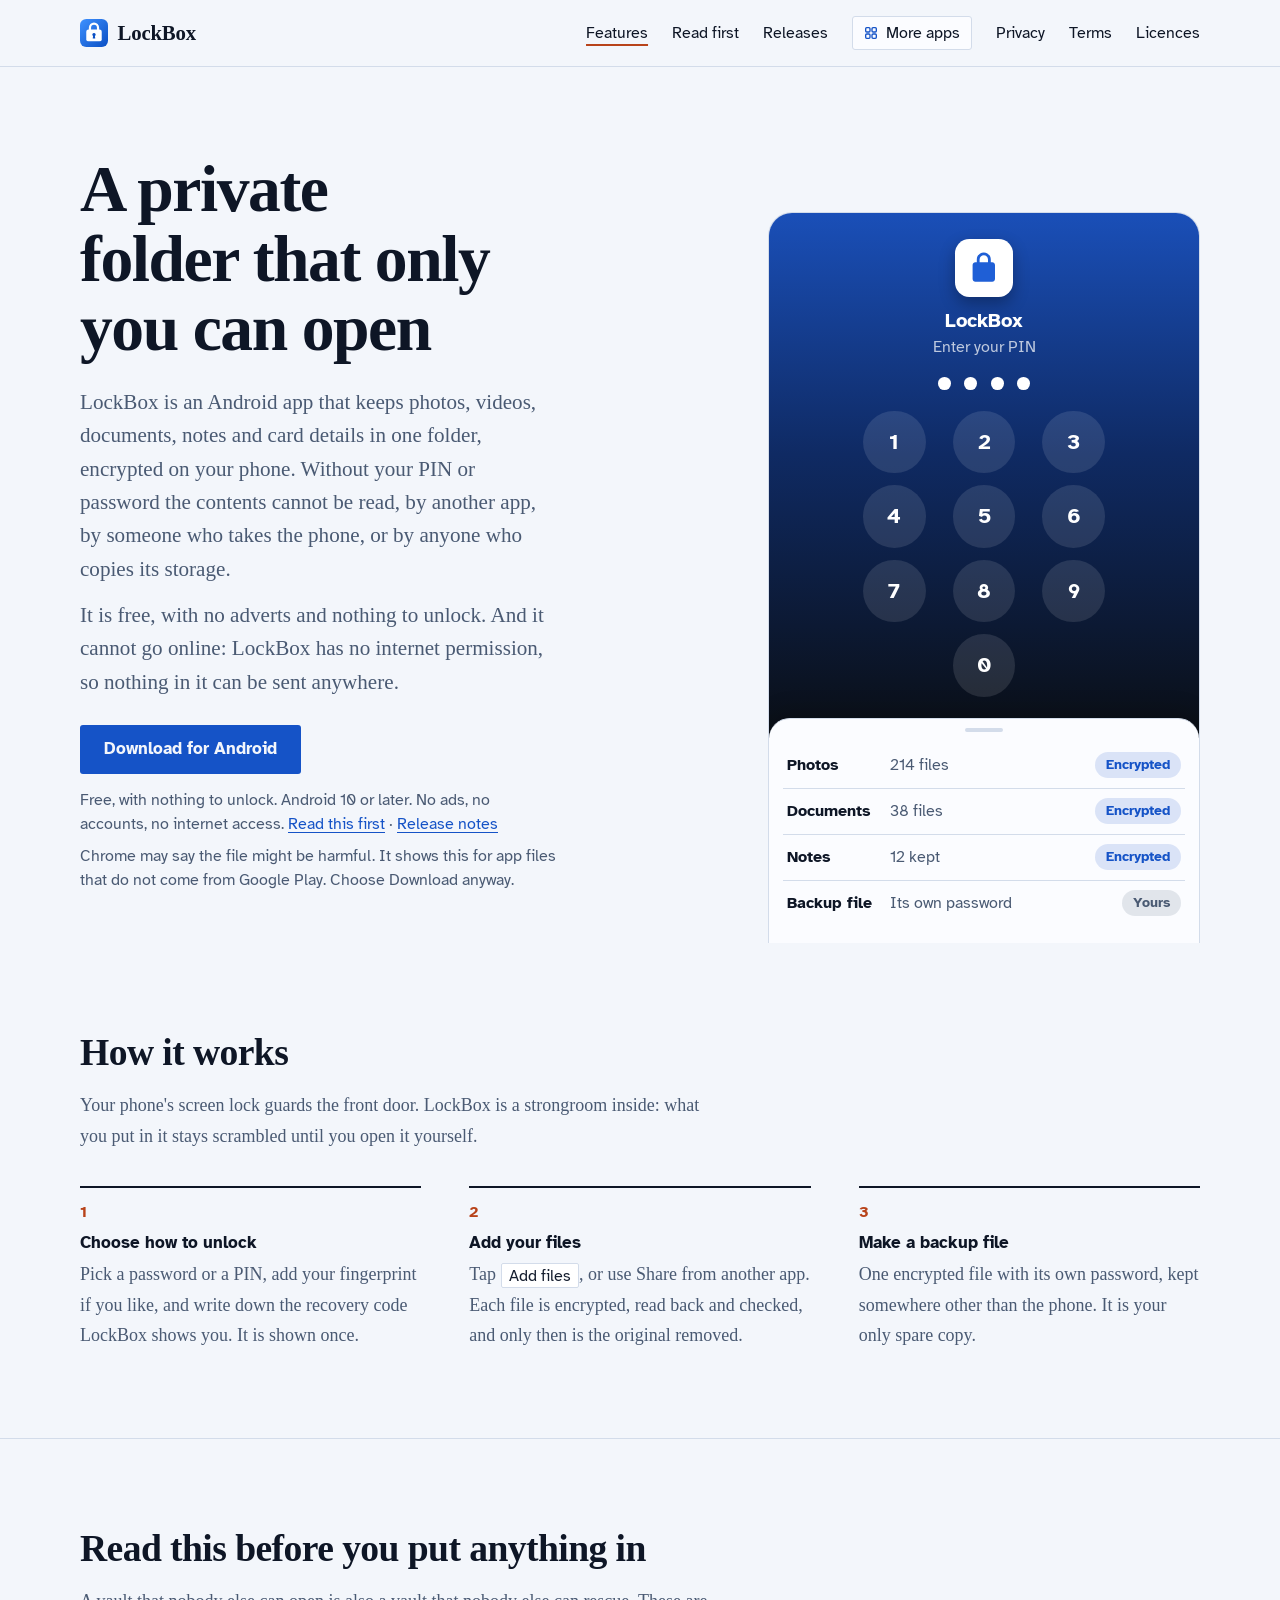
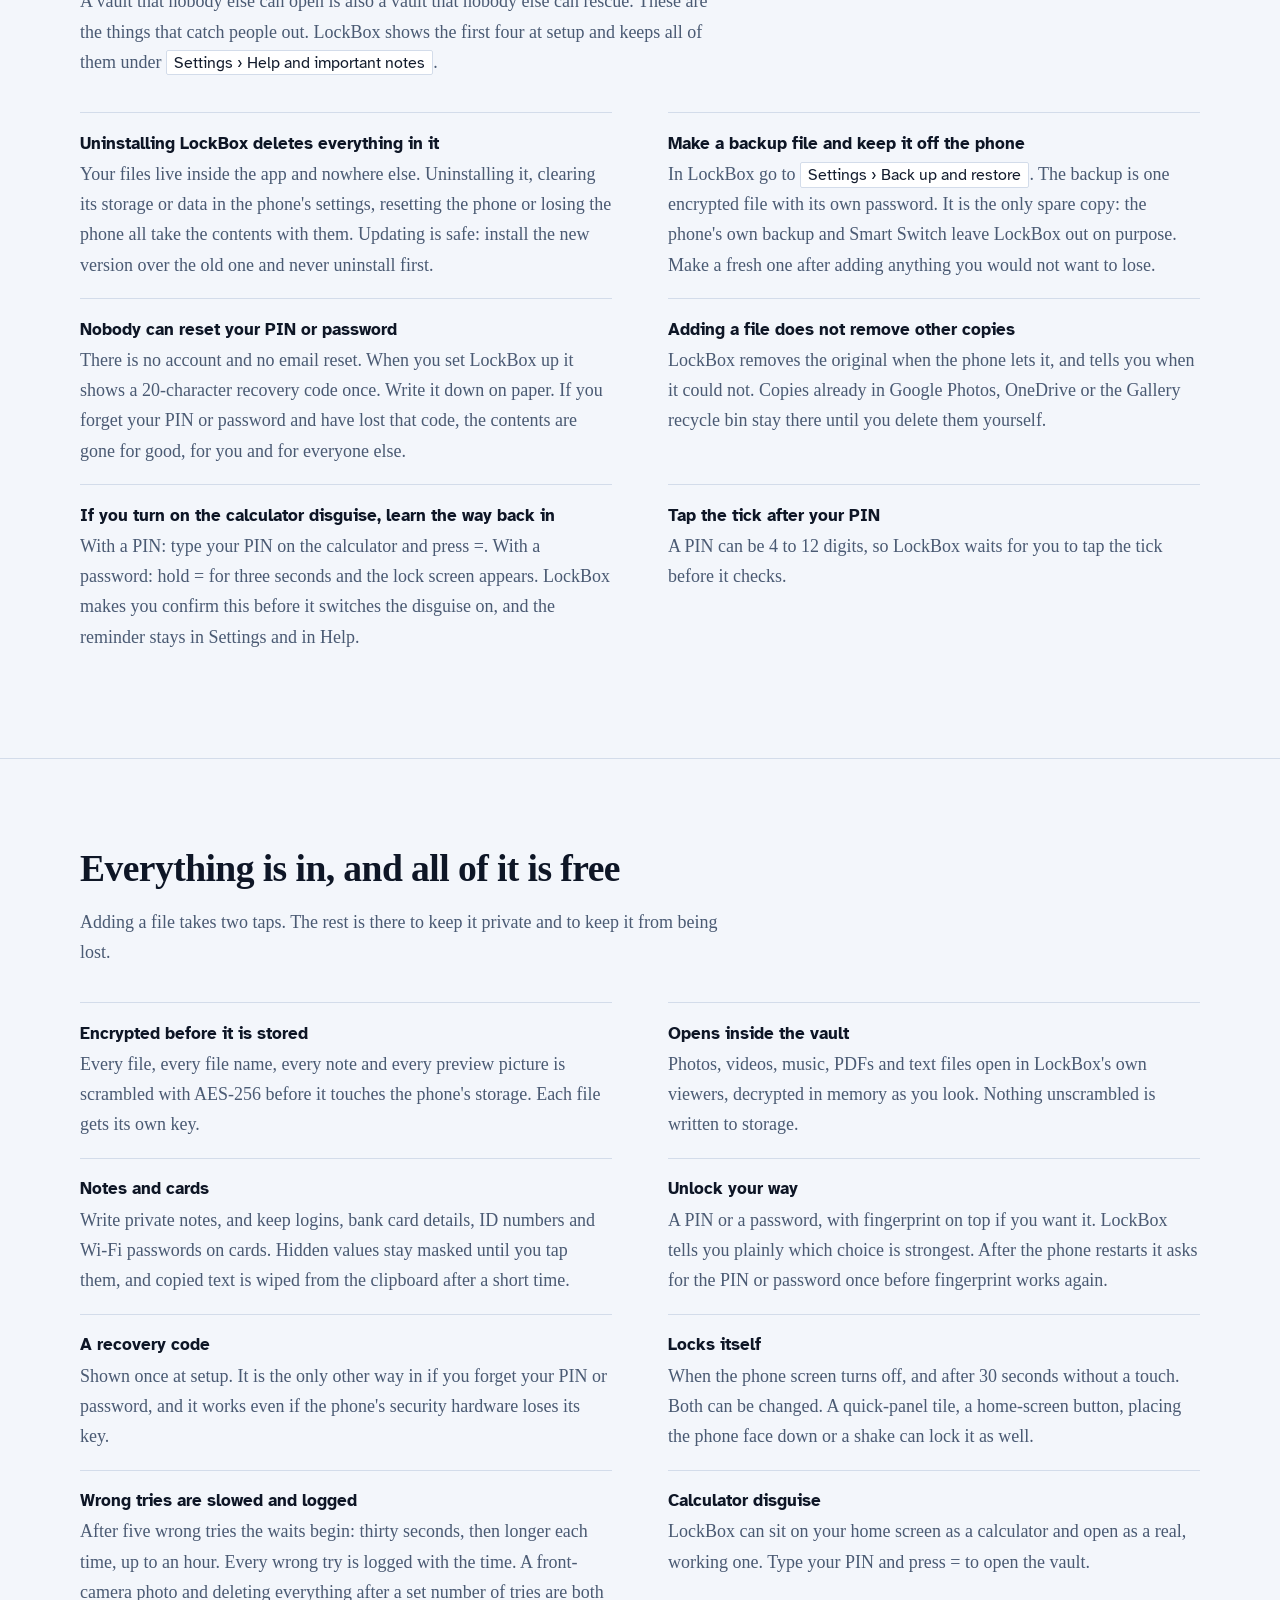
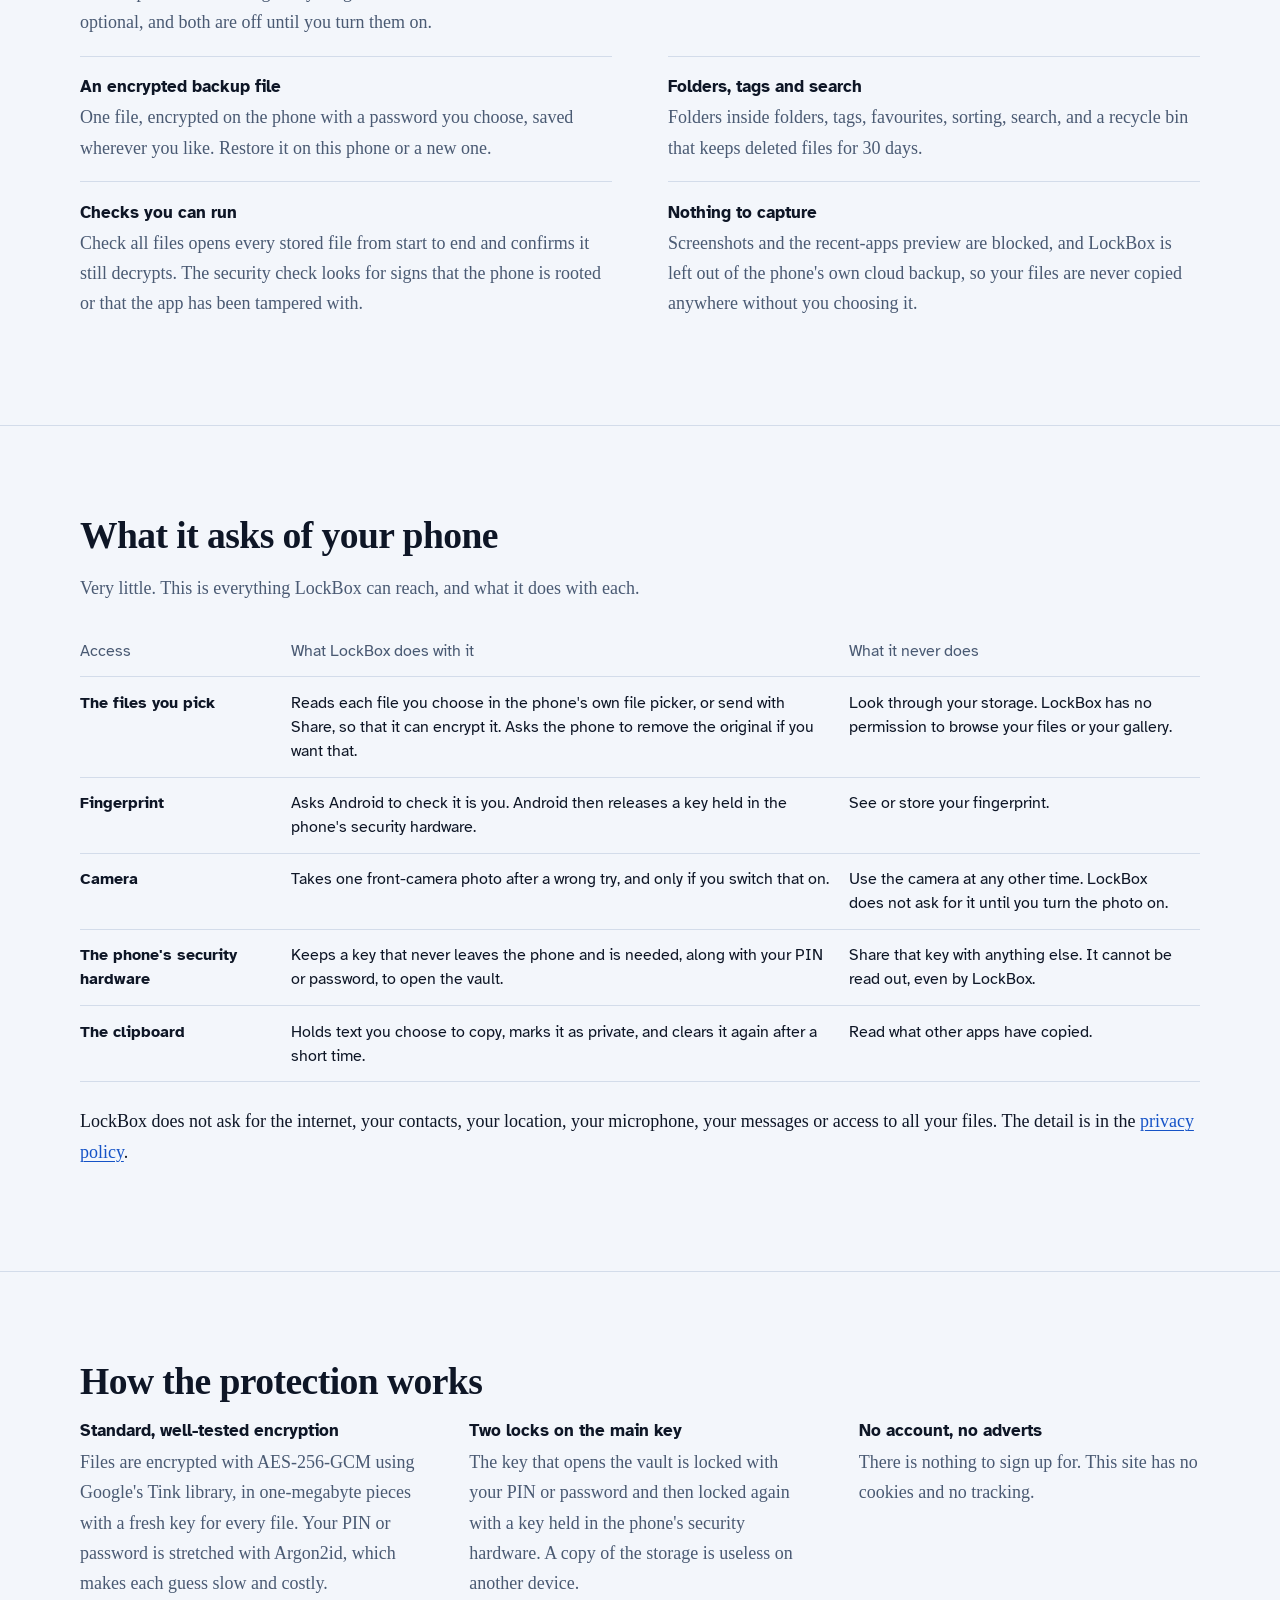
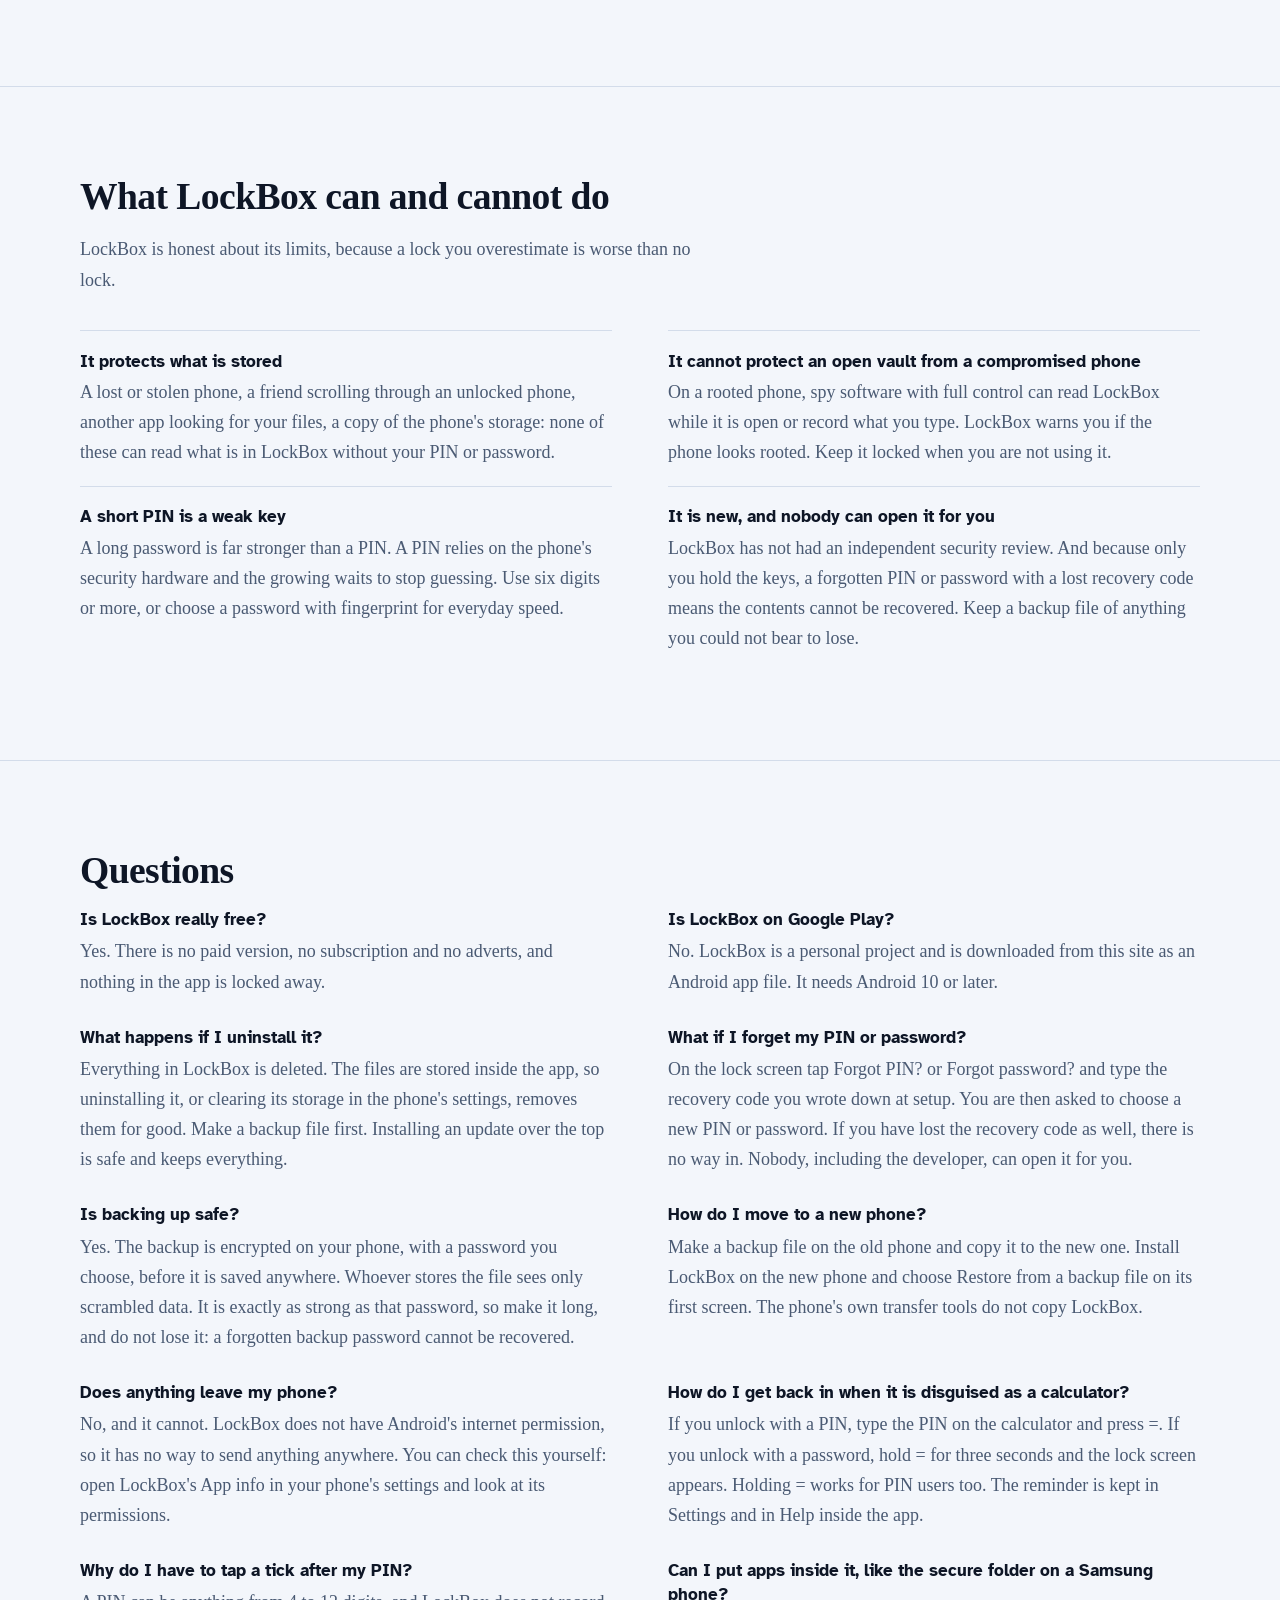
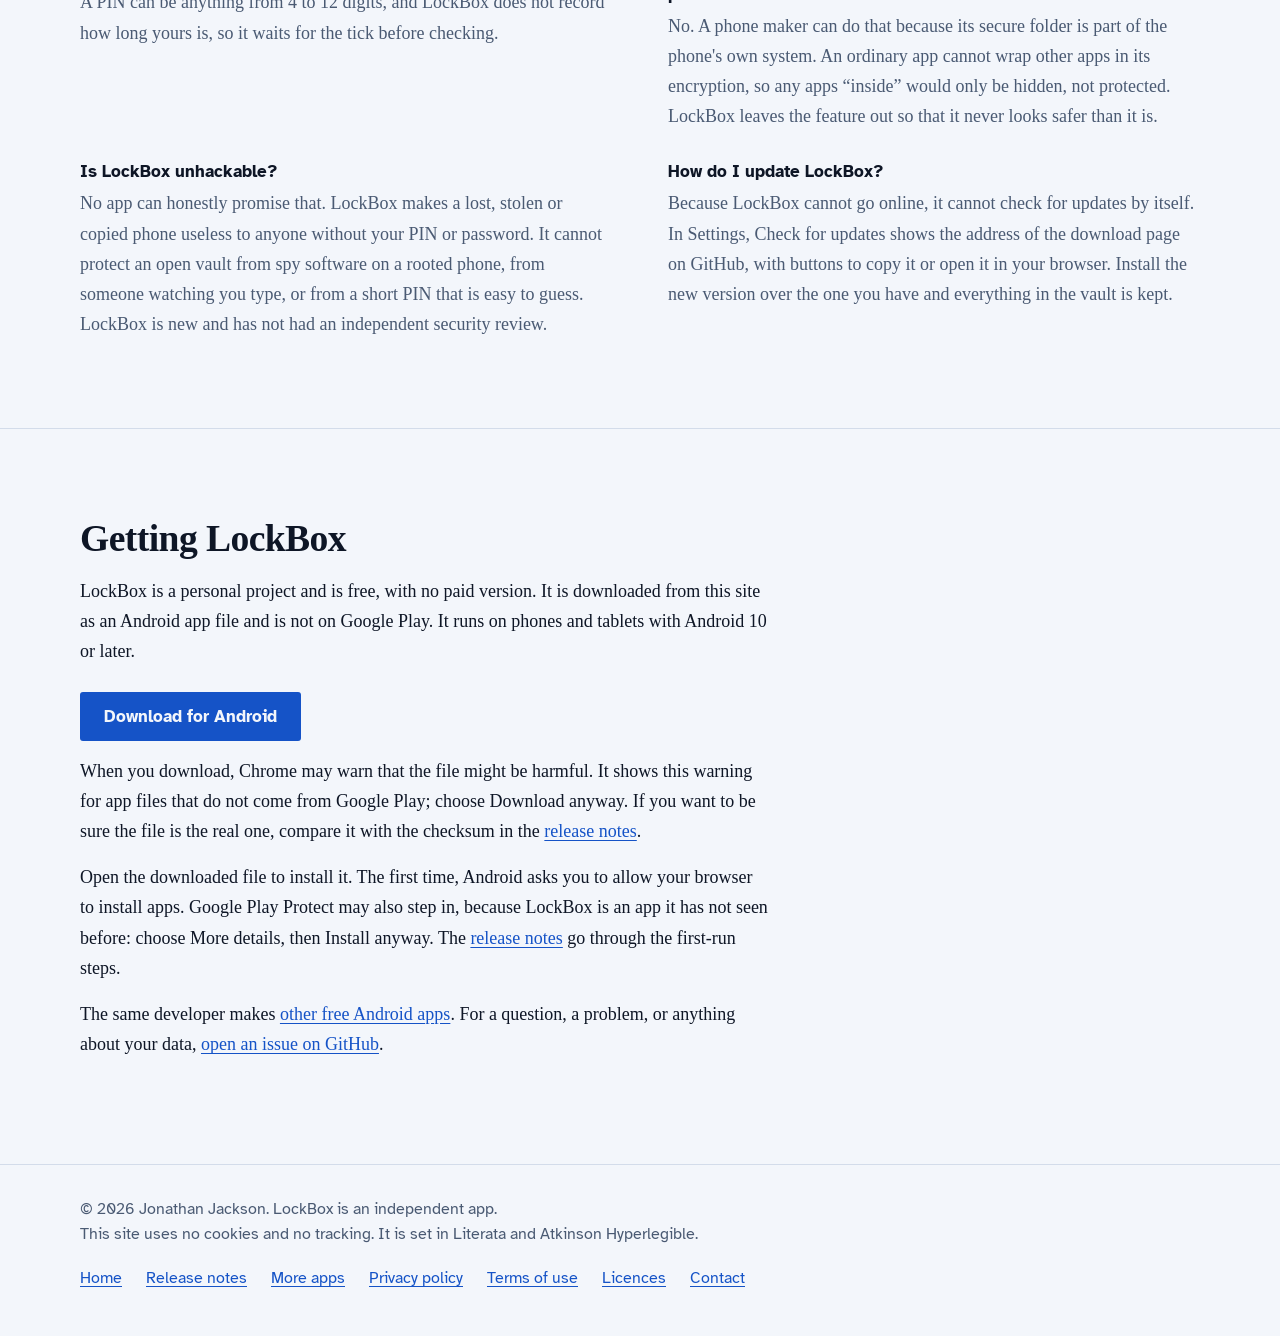
==== commit 712d2769: "Website and app releases only: the app's source code is no longer published" ====
--- a/index.html
+++ b/index.html
@@ -27,7 +27,7 @@
 <link rel="stylesheet" href="assets/site.css?v=1">
 <script type="application/ld+json">{"@context":"https://schema.org","@type":"SoftwareApplication","name":"LockBox","url":"https://customgpter.github.io/lockbox/","description":"LockBox is an Android app that keeps photos, videos, documents, notes and card details in a folder encrypted on the phone. It has no internet permission.","applicationCategory":"SecurityApplication","applicationSubCategory":"Encrypted file vault","operatingSystem":"Android 10 or later","softwareVersion":"1.0","downloadUrl":"https://github.com/CustomGPTer/lockbox/releases/latest/download/LockBox.apk","releaseNotes":"https://customgpter.github.io/lockbox/releases.html","offers":{"@type":"Offer","price":"0","priceCurrency":"GBP"},"inLanguage":"en-GB","image":"https://customgpter.github.io/lockbox/assets/og.png","featureList":["Encrypted before it is stored","Opens inside the vault","Notes and cards","Unlock your way","A recovery code","Locks itself","Wrong tries are slowed and logged","Calculator disguise","An encrypted backup file","Folders, tags and search","Checks you can run","Nothing to capture"],"author":{"@type":"Person","name":"Jonathan Jackson"}}</script>
 <script type="application/ld+json">{"@context":"https://schema.org","@type":"WebSite","name":"LockBox","url":"https://customgpter.github.io/lockbox/","inLanguage":"en-GB"}</script>
-<script type="application/ld+json">{"@context":"https://schema.org","@type":"FAQPage","mainEntity":[{"@type":"Question","name":"Is LockBox really free?","acceptedAnswer":{"@type":"Answer","text":"Yes. There is no paid version, no subscription and no adverts, and nothing in the app is locked away."}},{"@type":"Question","name":"Is LockBox on Google Play?","acceptedAnswer":{"@type":"Answer","text":"No. LockBox is a personal project and is downloaded from this site as an Android app file. It needs Android 10 or later."}},{"@type":"Question","name":"What happens if I uninstall it?","acceptedAnswer":{"@type":"Answer","text":"Everything in LockBox is deleted. The files are stored inside the app, so uninstalling it, or clearing its storage in the phone's settings, removes them for good. Make a backup file first. Installing an update over the top is safe and keeps everything."}},{"@type":"Question","name":"What if I forget my PIN or password?","acceptedAnswer":{"@type":"Answer","text":"On the lock screen tap Forgot PIN? or Forgot password? and type the recovery code you wrote down at setup. You are then asked to choose a new PIN or password. If you have lost the recovery code as well, there is no way in. Nobody, including the developer, can open it for you."}},{"@type":"Question","name":"Is backing up safe?","acceptedAnswer":{"@type":"Answer","text":"Yes. The backup is encrypted on your phone, with a password you choose, before it is saved anywhere. Whoever stores the file sees only scrambled data. It is exactly as strong as that password, so make it long, and do not lose it: a forgotten backup password cannot be recovered."}},{"@type":"Question","name":"How do I move to a new phone?","acceptedAnswer":{"@type":"Answer","text":"Make a backup file on the old phone and copy it to the new one. Install LockBox on the new phone and choose Restore from a backup file on its first screen. The phone's own transfer tools do not copy LockBox."}},{"@type":"Question","name":"Does anything leave my phone?","acceptedAnswer":{"@type":"Answer","text":"No, and it cannot. LockBox does not have Android's internet permission, so it has no way to send anything anywhere. You can check this yourself: open LockBox's App info in your phone's settings and look at its permissions."}},{"@type":"Question","name":"How do I get back in when it is disguised as a calculator?","acceptedAnswer":{"@type":"Answer","text":"If you unlock with a PIN, type the PIN on the calculator and press =. If you unlock with a password, hold = for three seconds and the lock screen appears. Holding = works for PIN users too. The reminder is kept in Settings and in Help inside the app."}},{"@type":"Question","name":"Why do I have to tap a tick after my PIN?","acceptedAnswer":{"@type":"Answer","text":"A PIN can be anything from 4 to 12 digits, and LockBox does not record how long yours is, so it waits for the tick before checking."}},{"@type":"Question","name":"Can I put apps inside it, like the secure folder on a Samsung phone?","acceptedAnswer":{"@type":"Answer","text":"No. A phone maker can do that because its secure folder is part of the phone's own system. An ordinary app cannot wrap other apps in its encryption, so any apps “inside” would only be hidden, not protected. LockBox leaves the feature out so that it never looks safer than it is."}},{"@type":"Question","name":"Is LockBox unhackable?","acceptedAnswer":{"@type":"Answer","text":"No app can honestly promise that. LockBox makes a lost, stolen or copied phone useless to anyone without your PIN or password. It cannot protect an open vault from spy software on a rooted phone, from someone watching you type, or from a short PIN that is easy to guess. LockBox is new and has not had an independent security review; its source code is public so that anyone can check it."}},{"@type":"Question","name":"How do I update LockBox?","acceptedAnswer":{"@type":"Answer","text":"Because LockBox cannot go online, it cannot check for updates by itself. In Settings, Check for updates shows the address of the download page on GitHub, with buttons to copy it or open it in your browser. Install the new version over the one you have and everything in the vault is kept."}}]}</script>
+<script type="application/ld+json">{"@context":"https://schema.org","@type":"FAQPage","mainEntity":[{"@type":"Question","name":"Is LockBox really free?","acceptedAnswer":{"@type":"Answer","text":"Yes. There is no paid version, no subscription and no adverts, and nothing in the app is locked away."}},{"@type":"Question","name":"Is LockBox on Google Play?","acceptedAnswer":{"@type":"Answer","text":"No. LockBox is a personal project and is downloaded from this site as an Android app file. It needs Android 10 or later."}},{"@type":"Question","name":"What happens if I uninstall it?","acceptedAnswer":{"@type":"Answer","text":"Everything in LockBox is deleted. The files are stored inside the app, so uninstalling it, or clearing its storage in the phone's settings, removes them for good. Make a backup file first. Installing an update over the top is safe and keeps everything."}},{"@type":"Question","name":"What if I forget my PIN or password?","acceptedAnswer":{"@type":"Answer","text":"On the lock screen tap Forgot PIN? or Forgot password? and type the recovery code you wrote down at setup. You are then asked to choose a new PIN or password. If you have lost the recovery code as well, there is no way in. Nobody, including the developer, can open it for you."}},{"@type":"Question","name":"Is backing up safe?","acceptedAnswer":{"@type":"Answer","text":"Yes. The backup is encrypted on your phone, with a password you choose, before it is saved anywhere. Whoever stores the file sees only scrambled data. It is exactly as strong as that password, so make it long, and do not lose it: a forgotten backup password cannot be recovered."}},{"@type":"Question","name":"How do I move to a new phone?","acceptedAnswer":{"@type":"Answer","text":"Make a backup file on the old phone and copy it to the new one. Install LockBox on the new phone and choose Restore from a backup file on its first screen. The phone's own transfer tools do not copy LockBox."}},{"@type":"Question","name":"Does anything leave my phone?","acceptedAnswer":{"@type":"Answer","text":"No, and it cannot. LockBox does not have Android's internet permission, so it has no way to send anything anywhere. You can check this yourself: open LockBox's App info in your phone's settings and look at its permissions."}},{"@type":"Question","name":"How do I get back in when it is disguised as a calculator?","acceptedAnswer":{"@type":"Answer","text":"If you unlock with a PIN, type the PIN on the calculator and press =. If you unlock with a password, hold = for three seconds and the lock screen appears. Holding = works for PIN users too. The reminder is kept in Settings and in Help inside the app."}},{"@type":"Question","name":"Why do I have to tap a tick after my PIN?","acceptedAnswer":{"@type":"Answer","text":"A PIN can be anything from 4 to 12 digits, and LockBox does not record how long yours is, so it waits for the tick before checking."}},{"@type":"Question","name":"Can I put apps inside it, like the secure folder on a Samsung phone?","acceptedAnswer":{"@type":"Answer","text":"No. A phone maker can do that because its secure folder is part of the phone's own system. An ordinary app cannot wrap other apps in its encryption, so any apps “inside” would only be hidden, not protected. LockBox leaves the feature out so that it never looks safer than it is."}},{"@type":"Question","name":"Is LockBox unhackable?","acceptedAnswer":{"@type":"Answer","text":"No app can honestly promise that. LockBox makes a lost, stolen or copied phone useless to anyone without your PIN or password. It cannot protect an open vault from spy software on a rooted phone, from someone watching you type, or from a short PIN that is easy to guess. LockBox is new and has not had an independent security review."}},{"@type":"Question","name":"How do I update LockBox?","acceptedAnswer":{"@type":"Answer","text":"Because LockBox cannot go online, it cannot check for updates by itself. In Settings, Check for updates shows the address of the download page on GitHub, with buttons to copy it or open it in your browser. Install the new version over the one you have and everything in the vault is kept."}}]}</script>
 </head>
 <body>
 <a class="skip" href="#main">Skip to content</a>
@@ -126,7 +126,7 @@
 <ul class="plain">
 <li><h3>Standard, well-tested encryption</h3><p>Files are encrypted with AES-256-GCM using Google's Tink library, in one-megabyte pieces with a fresh key for every file. Your PIN or password is stretched with Argon2id, which makes each guess slow and costly.</p></li>
 <li><h3>Two locks on the main key</h3><p>The key that opens the vault is locked with your PIN or password and then locked again with a key held in the phone's security hardware. A copy of the storage is useless on another device.</p></li>
-<li><h3>Open source, no account, no adverts</h3><p>The <a href="https://github.com/CustomGPTer/lockbox">source code</a> is public, so the claims on this page can be checked. There is nothing to sign up for. This site has no cookies and no tracking.</p></li>
+<li><h3>No account, no adverts</h3><p>There is nothing to sign up for. This site has no cookies and no tracking.</p></li>
 </ul>
 </div>
 </section>
@@ -148,7 +148,7 @@
 <div class="wrap">
 <h2 id="questions-h">Questions</h2>
 <div class="faq">
-<div><h3>Is LockBox really free?</h3><p>Yes. There is no paid version, no subscription and no adverts, and nothing in the app is locked away.</p></div><div><h3>Is LockBox on Google Play?</h3><p>No. LockBox is a personal project and is downloaded from this site as an Android app file. It needs Android 10 or later.</p></div><div><h3>What happens if I uninstall it?</h3><p>Everything in LockBox is deleted. The files are stored inside the app, so uninstalling it, or clearing its storage in the phone's settings, removes them for good. Make a backup file first. Installing an update over the top is safe and keeps everything.</p></div><div><h3>What if I forget my PIN or password?</h3><p>On the lock screen tap Forgot PIN? or Forgot password? and type the recovery code you wrote down at setup. You are then asked to choose a new PIN or password. If you have lost the recovery code as well, there is no way in. Nobody, including the developer, can open it for you.</p></div><div><h3>Is backing up safe?</h3><p>Yes. The backup is encrypted on your phone, with a password you choose, before it is saved anywhere. Whoever stores the file sees only scrambled data. It is exactly as strong as that password, so make it long, and do not lose it: a forgotten backup password cannot be recovered.</p></div><div><h3>How do I move to a new phone?</h3><p>Make a backup file on the old phone and copy it to the new one. Install LockBox on the new phone and choose Restore from a backup file on its first screen. The phone's own transfer tools do not copy LockBox.</p></div><div><h3>Does anything leave my phone?</h3><p>No, and it cannot. LockBox does not have Android's internet permission, so it has no way to send anything anywhere. You can check this yourself: open LockBox's App info in your phone's settings and look at its permissions.</p></div><div><h3>How do I get back in when it is disguised as a calculator?</h3><p>If you unlock with a PIN, type the PIN on the calculator and press =. If you unlock with a password, hold = for three seconds and the lock screen appears. Holding = works for PIN users too. The reminder is kept in Settings and in Help inside the app.</p></div><div><h3>Why do I have to tap a tick after my PIN?</h3><p>A PIN can be anything from 4 to 12 digits, and LockBox does not record how long yours is, so it waits for the tick before checking.</p></div><div><h3>Can I put apps inside it, like the secure folder on a Samsung phone?</h3><p>No. A phone maker can do that because its secure folder is part of the phone's own system. An ordinary app cannot wrap other apps in its encryption, so any apps &ldquo;inside&rdquo; would only be hidden, not protected. LockBox leaves the feature out so that it never looks safer than it is.</p></div><div><h3>Is LockBox unhackable?</h3><p>No app can honestly promise that. LockBox makes a lost, stolen or copied phone useless to anyone without your PIN or password. It cannot protect an open vault from spy software on a rooted phone, from someone watching you type, or from a short PIN that is easy to guess. LockBox is new and has not had an independent security review; its source code is public so that anyone can check it.</p></div><div><h3>How do I update LockBox?</h3><p>Because LockBox cannot go online, it cannot check for updates by itself. In Settings, Check for updates shows the address of the download page on GitHub, with buttons to copy it or open it in your browser. Install the new version over the one you have and everything in the vault is kept.</p></div>
+<div><h3>Is LockBox really free?</h3><p>Yes. There is no paid version, no subscription and no adverts, and nothing in the app is locked away.</p></div><div><h3>Is LockBox on Google Play?</h3><p>No. LockBox is a personal project and is downloaded from this site as an Android app file. It needs Android 10 or later.</p></div><div><h3>What happens if I uninstall it?</h3><p>Everything in LockBox is deleted. The files are stored inside the app, so uninstalling it, or clearing its storage in the phone's settings, removes them for good. Make a backup file first. Installing an update over the top is safe and keeps everything.</p></div><div><h3>What if I forget my PIN or password?</h3><p>On the lock screen tap Forgot PIN? or Forgot password? and type the recovery code you wrote down at setup. You are then asked to choose a new PIN or password. If you have lost the recovery code as well, there is no way in. Nobody, including the developer, can open it for you.</p></div><div><h3>Is backing up safe?</h3><p>Yes. The backup is encrypted on your phone, with a password you choose, before it is saved anywhere. Whoever stores the file sees only scrambled data. It is exactly as strong as that password, so make it long, and do not lose it: a forgotten backup password cannot be recovered.</p></div><div><h3>How do I move to a new phone?</h3><p>Make a backup file on the old phone and copy it to the new one. Install LockBox on the new phone and choose Restore from a backup file on its first screen. The phone's own transfer tools do not copy LockBox.</p></div><div><h3>Does anything leave my phone?</h3><p>No, and it cannot. LockBox does not have Android's internet permission, so it has no way to send anything anywhere. You can check this yourself: open LockBox's App info in your phone's settings and look at its permissions.</p></div><div><h3>How do I get back in when it is disguised as a calculator?</h3><p>If you unlock with a PIN, type the PIN on the calculator and press =. If you unlock with a password, hold = for three seconds and the lock screen appears. Holding = works for PIN users too. The reminder is kept in Settings and in Help inside the app.</p></div><div><h3>Why do I have to tap a tick after my PIN?</h3><p>A PIN can be anything from 4 to 12 digits, and LockBox does not record how long yours is, so it waits for the tick before checking.</p></div><div><h3>Can I put apps inside it, like the secure folder on a Samsung phone?</h3><p>No. A phone maker can do that because its secure folder is part of the phone's own system. An ordinary app cannot wrap other apps in its encryption, so any apps &ldquo;inside&rdquo; would only be hidden, not protected. LockBox leaves the feature out so that it never looks safer than it is.</p></div><div><h3>Is LockBox unhackable?</h3><p>No app can honestly promise that. LockBox makes a lost, stolen or copied phone useless to anyone without your PIN or password. It cannot protect an open vault from spy software on a rooted phone, from someone watching you type, or from a short PIN that is easy to guess. LockBox is new and has not had an independent security review.</p></div><div><h3>How do I update LockBox?</h3><p>Because LockBox cannot go online, it cannot check for updates by itself. In Settings, Check for updates shows the address of the download page on GitHub, with buttons to copy it or open it in your browser. Install the new version over the one you have and everything in the vault is kept.</p></div>
 </div>
 </div>
 </section>
@@ -177,7 +177,6 @@
 <li><a href="privacy.html">Privacy policy</a></li>
 <li><a href="terms.html">Terms of use</a></li>
 <li><a href="licences.html">Licences</a></li>
-<li><a href="https://github.com/CustomGPTer/lockbox">Source code</a></li>
 <li><a href="https://github.com/CustomGPTer/lockbox/issues">Contact</a></li>
 </ul></nav>
 </div>
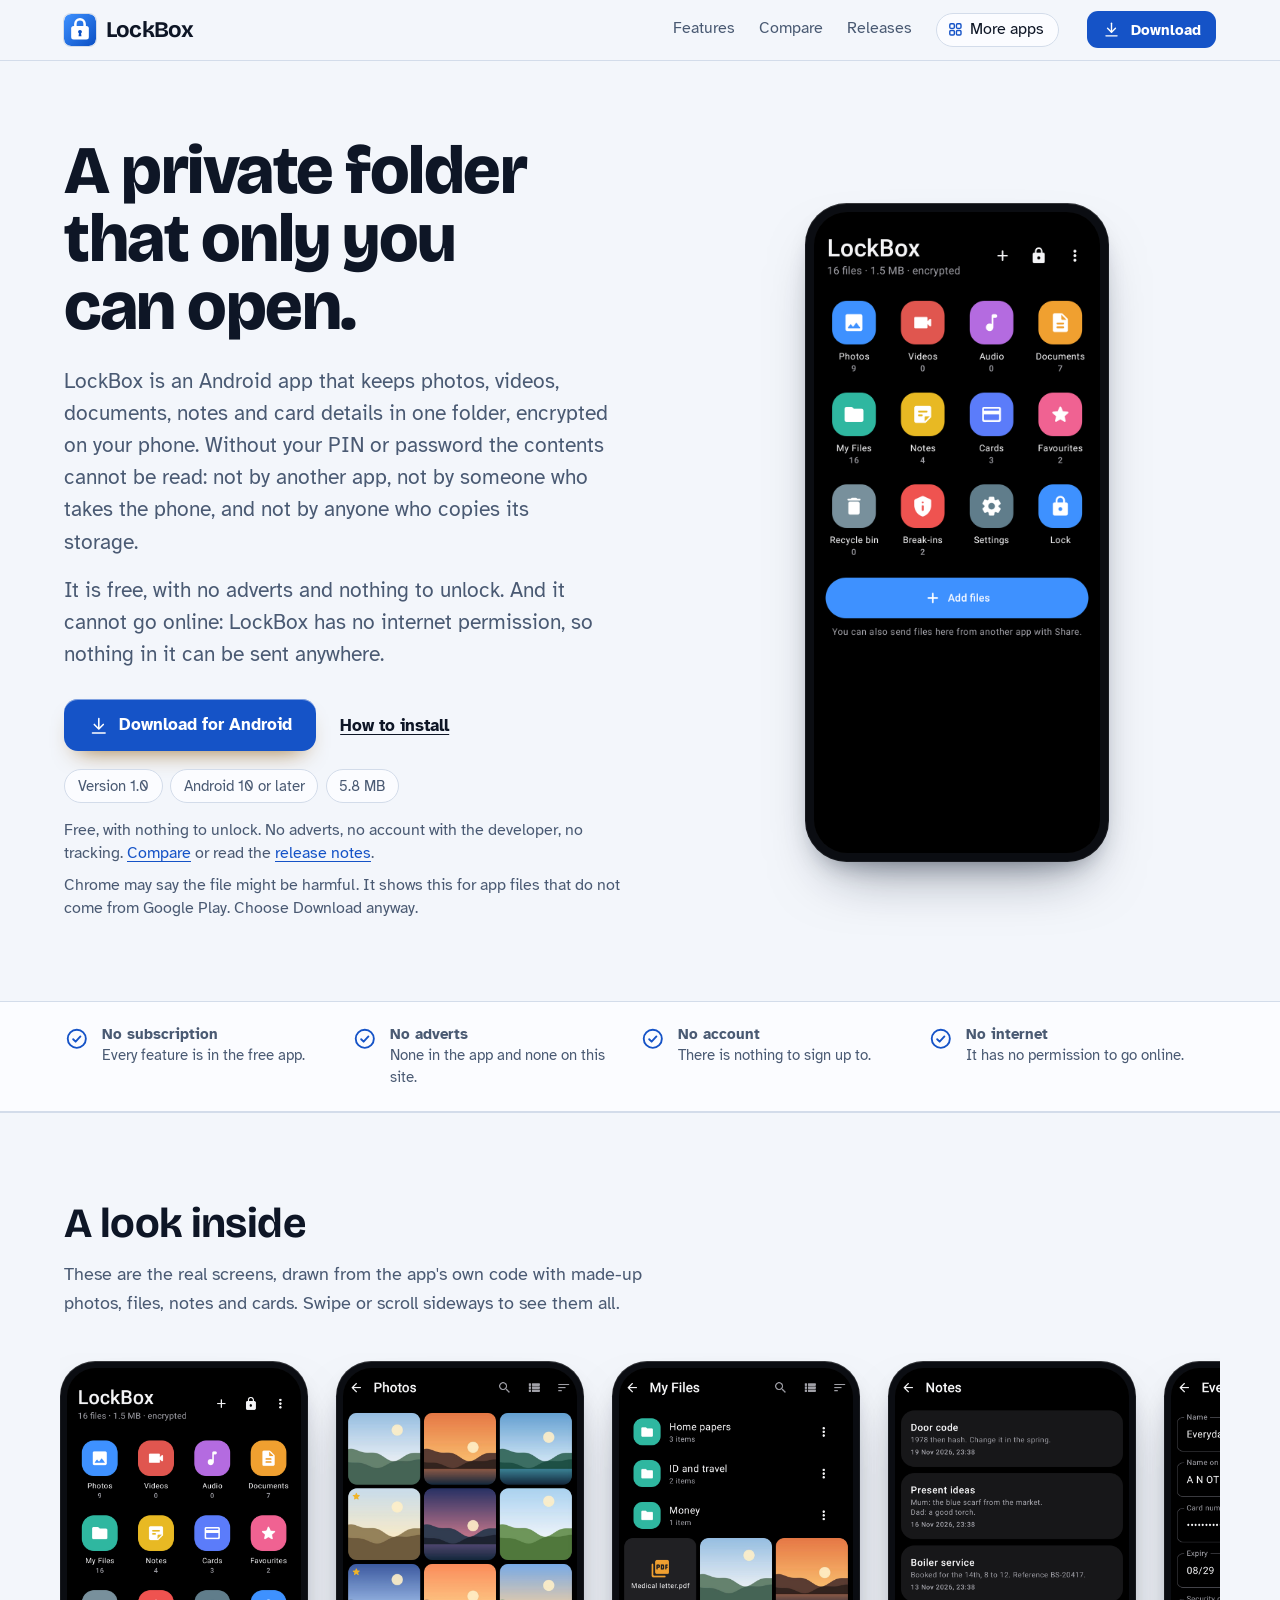
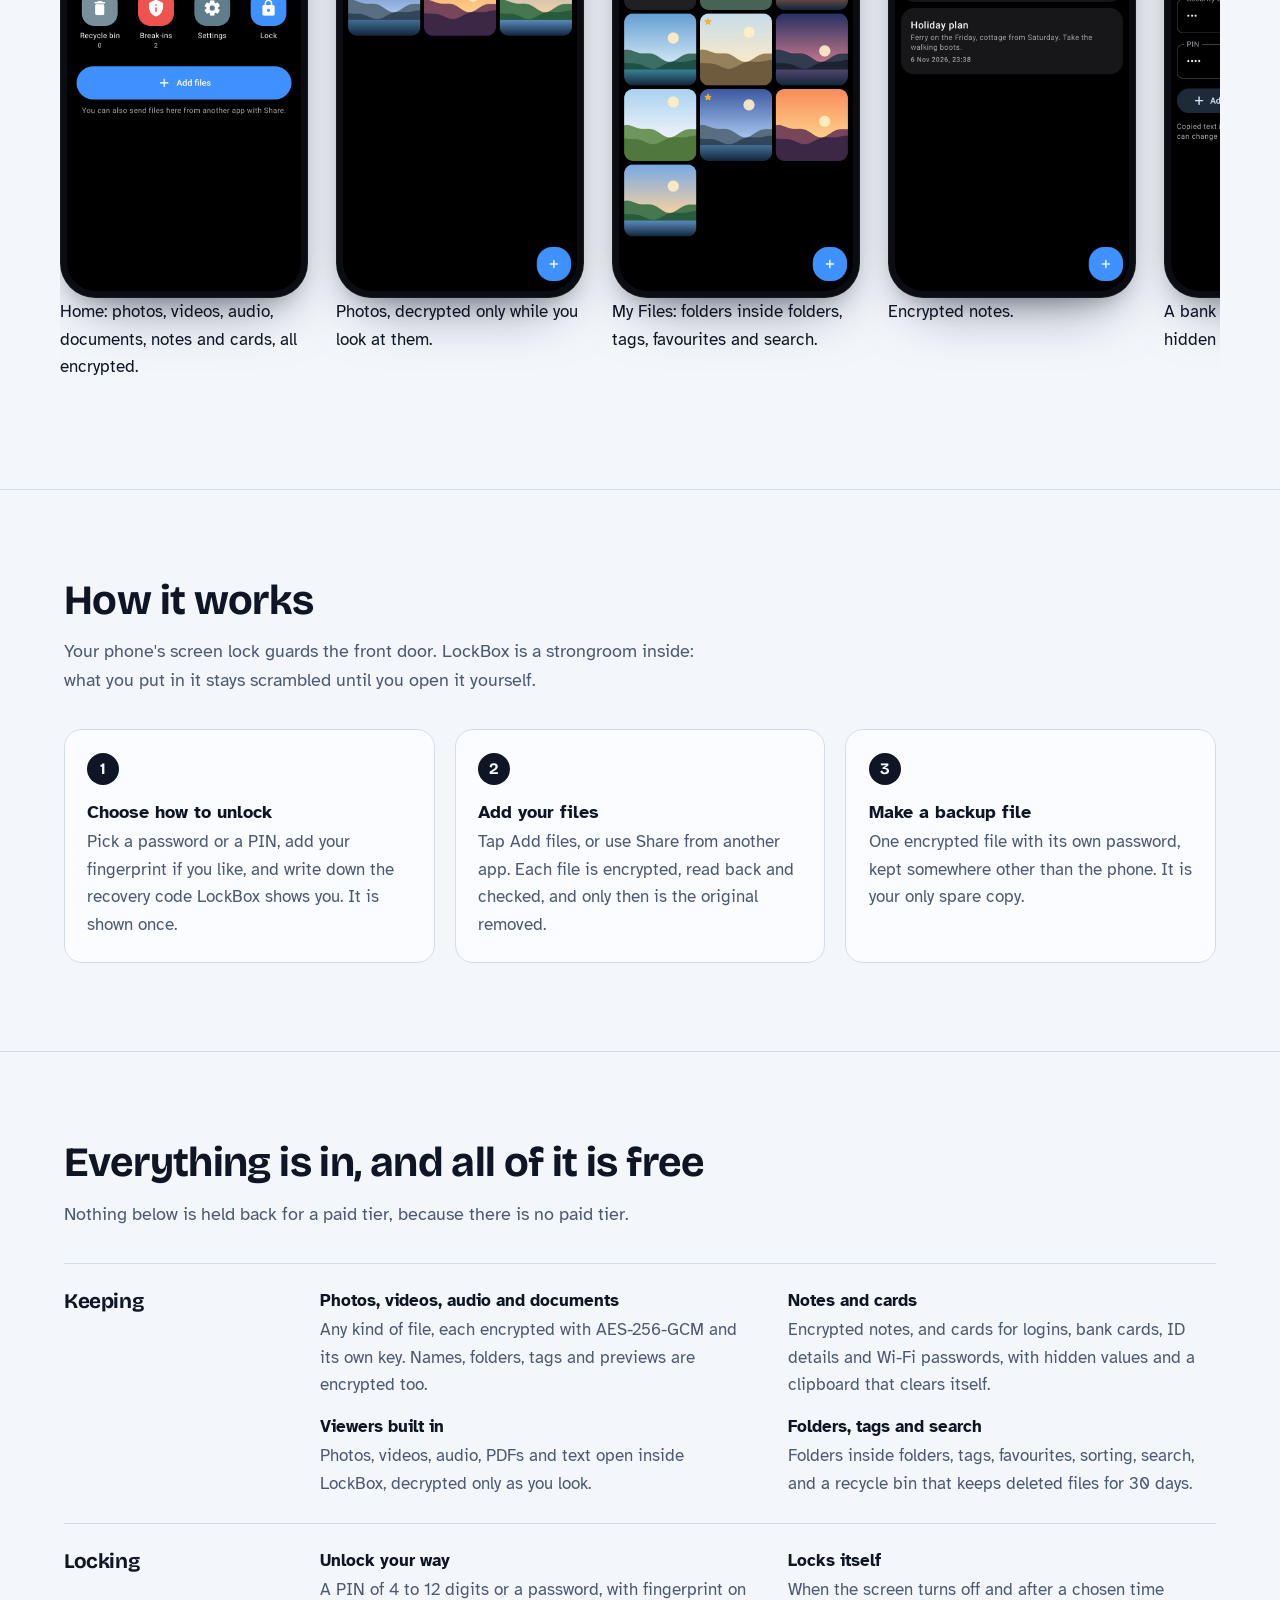
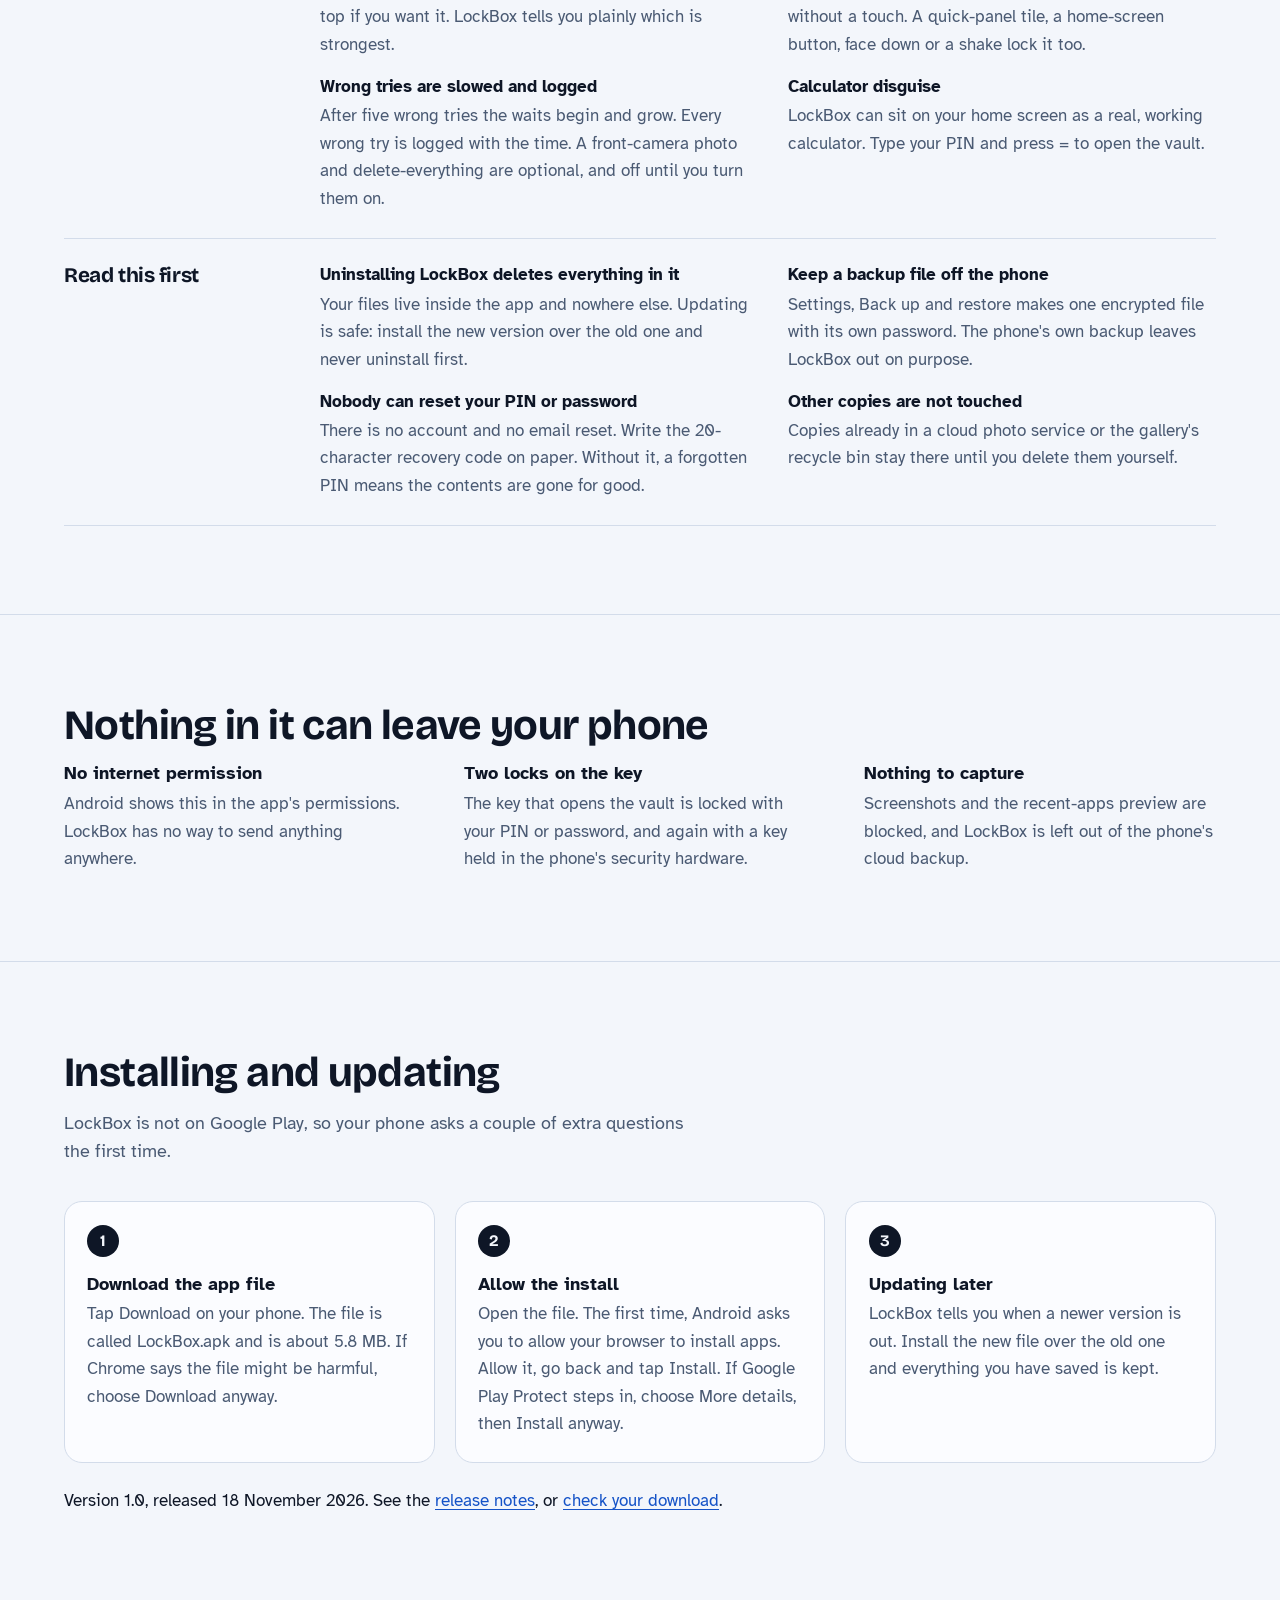
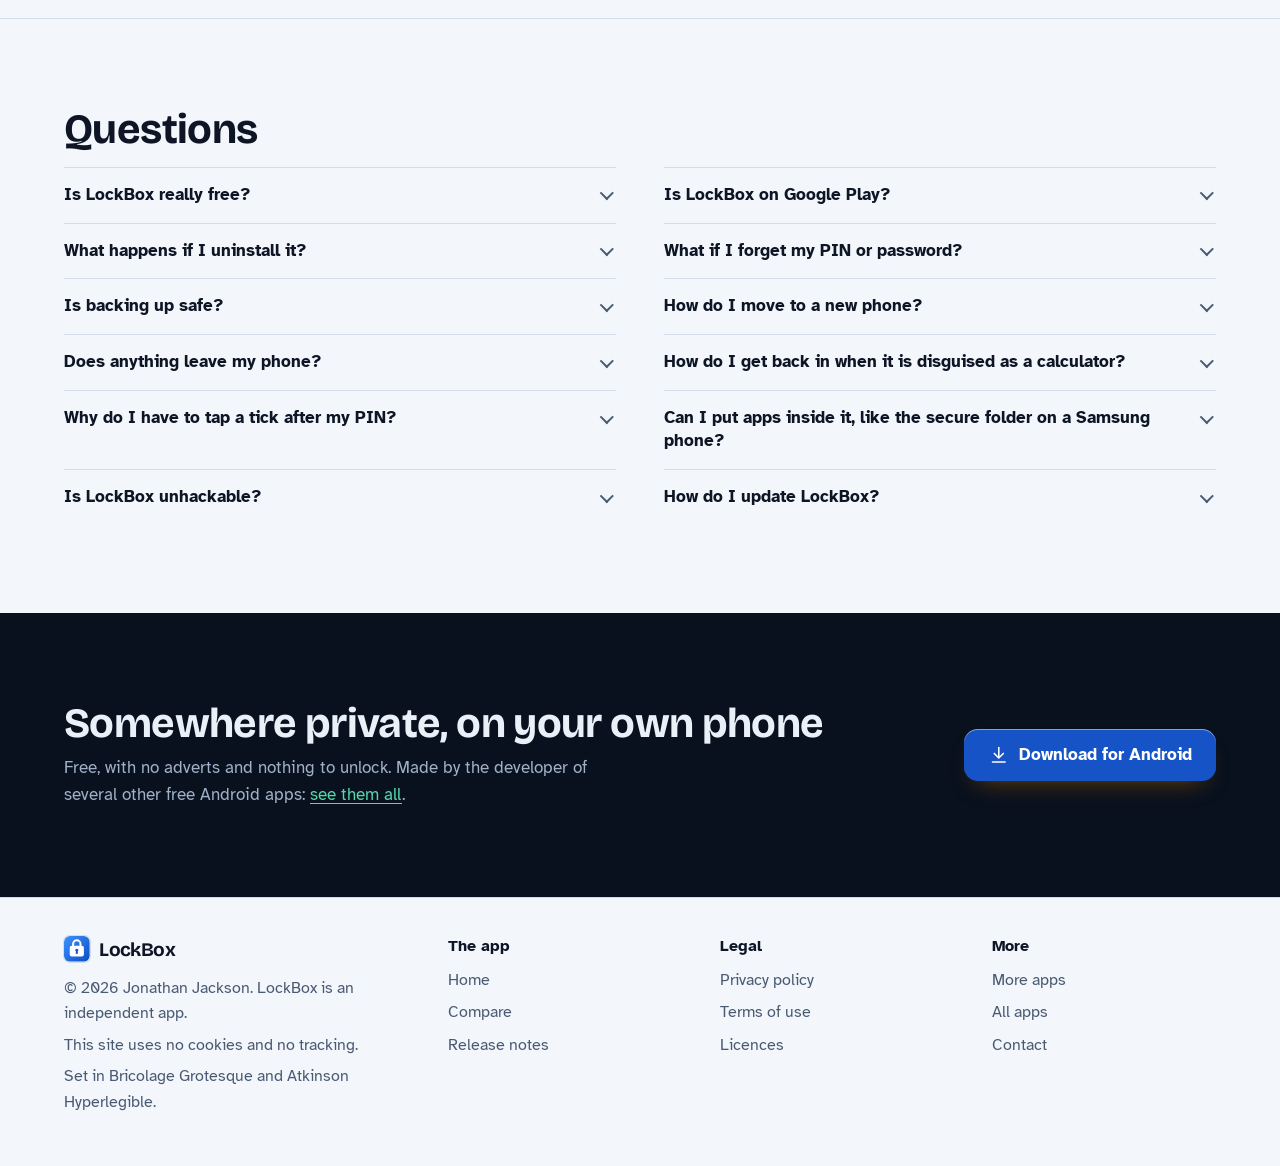
==== commit 9333f2cc: "House site with real screens and a compare page" ====
--- a/index.html
+++ b/index.html
@@ -4,7 +4,7 @@
 <meta charset="utf-8">
 <meta name="viewport" content="width=device-width, initial-scale=1">
 <title>LockBox: a free encrypted folder for Android that cannot go online</title>
-<meta name="description" content="LockBox keeps photos, videos, documents, notes and card details in a folder encrypted on your phone. Free, no adverts, and no internet permission.">
+<meta name="description" content="LockBox keeps photos, videos, documents, notes and card details in a folder encrypted on your phone, with a calculator disguise, a break-in log and an encrypted backup file. Free, no adverts, no account and no internet permission.">
 <meta name="author" content="Jonathan Jackson">
 <link rel="canonical" href="https://customgpter.github.io/lockbox/">
 <meta name="theme-color" content="#f3f6fb" media="(prefers-color-scheme: light)">
@@ -12,171 +12,130 @@
 <meta property="og:type" content="website">
 <meta property="og:site_name" content="LockBox">
 <meta property="og:title" content="LockBox: a free encrypted folder for Android that cannot go online">
-<meta property="og:description" content="LockBox keeps photos, videos, documents, notes and card details in a folder encrypted on your phone. Free, no adverts, and no internet permission.">
+<meta property="og:description" content="LockBox keeps photos, videos, documents, notes and card details in a folder encrypted on your phone, with a calculator disguise, a break-in log and an encrypted backup file. Free, no adverts, no account and no internet permission.">
 <meta property="og:url" content="https://customgpter.github.io/lockbox/">
 <meta property="og:image" content="https://customgpter.github.io/lockbox/assets/og.png">
 <meta property="og:image:width" content="1200">
 <meta property="og:image:height" content="630">
-<meta property="og:image:alt" content="The LockBox padlock icon beside the words: a private folder that cannot go online">
+<meta property="og:image:alt" content="LockBox&#x27;s home screen with Photos, Videos, My Files, Notes and Cards">
 <meta property="og:locale" content="en_GB">
 <meta name="twitter:card" content="summary_large_image">
-<link rel="icon" href="assets/favicon.svg" type="image/svg+xml">
-<link rel="apple-touch-icon" href="assets/apple-touch-icon.png">
-<link rel="preload" href="assets/fonts/literata-latin-700-normal.woff2" as="font" type="font/woff2" crossorigin>
-<link rel="preload" href="assets/fonts/literata-latin-400-normal.woff2" as="font" type="font/woff2" crossorigin>
-<link rel="stylesheet" href="assets/site.css?v=1">
-<script type="application/ld+json">{"@context":"https://schema.org","@type":"SoftwareApplication","name":"LockBox","url":"https://customgpter.github.io/lockbox/","description":"LockBox is an Android app that keeps photos, videos, documents, notes and card details in a folder encrypted on the phone. It has no internet permission.","applicationCategory":"SecurityApplication","applicationSubCategory":"Encrypted file vault","operatingSystem":"Android 10 or later","softwareVersion":"1.0","downloadUrl":"https://github.com/CustomGPTer/lockbox/releases/latest/download/LockBox.apk","releaseNotes":"https://customgpter.github.io/lockbox/releases.html","offers":{"@type":"Offer","price":"0","priceCurrency":"GBP"},"inLanguage":"en-GB","image":"https://customgpter.github.io/lockbox/assets/og.png","featureList":["Encrypted before it is stored","Opens inside the vault","Notes and cards","Unlock your way","A recovery code","Locks itself","Wrong tries are slowed and logged","Calculator disguise","An encrypted backup file","Folders, tags and search","Checks you can run","Nothing to capture"],"author":{"@type":"Person","name":"Jonathan Jackson"}}</script>
-<script type="application/ld+json">{"@context":"https://schema.org","@type":"WebSite","name":"LockBox","url":"https://customgpter.github.io/lockbox/","inLanguage":"en-GB"}</script>
-<script type="application/ld+json">{"@context":"https://schema.org","@type":"FAQPage","mainEntity":[{"@type":"Question","name":"Is LockBox really free?","acceptedAnswer":{"@type":"Answer","text":"Yes. There is no paid version, no subscription and no adverts, and nothing in the app is locked away."}},{"@type":"Question","name":"Is LockBox on Google Play?","acceptedAnswer":{"@type":"Answer","text":"No. LockBox is a personal project and is downloaded from this site as an Android app file. It needs Android 10 or later."}},{"@type":"Question","name":"What happens if I uninstall it?","acceptedAnswer":{"@type":"Answer","text":"Everything in LockBox is deleted. The files are stored inside the app, so uninstalling it, or clearing its storage in the phone's settings, removes them for good. Make a backup file first. Installing an update over the top is safe and keeps everything."}},{"@type":"Question","name":"What if I forget my PIN or password?","acceptedAnswer":{"@type":"Answer","text":"On the lock screen tap Forgot PIN? or Forgot password? and type the recovery code you wrote down at setup. You are then asked to choose a new PIN or password. If you have lost the recovery code as well, there is no way in. Nobody, including the developer, can open it for you."}},{"@type":"Question","name":"Is backing up safe?","acceptedAnswer":{"@type":"Answer","text":"Yes. The backup is encrypted on your phone, with a password you choose, before it is saved anywhere. Whoever stores the file sees only scrambled data. It is exactly as strong as that password, so make it long, and do not lose it: a forgotten backup password cannot be recovered."}},{"@type":"Question","name":"How do I move to a new phone?","acceptedAnswer":{"@type":"Answer","text":"Make a backup file on the old phone and copy it to the new one. Install LockBox on the new phone and choose Restore from a backup file on its first screen. The phone's own transfer tools do not copy LockBox."}},{"@type":"Question","name":"Does anything leave my phone?","acceptedAnswer":{"@type":"Answer","text":"No, and it cannot. LockBox does not have Android's internet permission, so it has no way to send anything anywhere. You can check this yourself: open LockBox's App info in your phone's settings and look at its permissions."}},{"@type":"Question","name":"How do I get back in when it is disguised as a calculator?","acceptedAnswer":{"@type":"Answer","text":"If you unlock with a PIN, type the PIN on the calculator and press =. If you unlock with a password, hold = for three seconds and the lock screen appears. Holding = works for PIN users too. The reminder is kept in Settings and in Help inside the app."}},{"@type":"Question","name":"Why do I have to tap a tick after my PIN?","acceptedAnswer":{"@type":"Answer","text":"A PIN can be anything from 4 to 12 digits, and LockBox does not record how long yours is, so it waits for the tick before checking."}},{"@type":"Question","name":"Can I put apps inside it, like the secure folder on a Samsung phone?","acceptedAnswer":{"@type":"Answer","text":"No. A phone maker can do that because its secure folder is part of the phone's own system. An ordinary app cannot wrap other apps in its encryption, so any apps “inside” would only be hidden, not protected. LockBox leaves the feature out so that it never looks safer than it is."}},{"@type":"Question","name":"Is LockBox unhackable?","acceptedAnswer":{"@type":"Answer","text":"No app can honestly promise that. LockBox makes a lost, stolen or copied phone useless to anyone without your PIN or password. It cannot protect an open vault from spy software on a rooted phone, from someone watching you type, or from a short PIN that is easy to guess. LockBox is new and has not had an independent security review."}},{"@type":"Question","name":"How do I update LockBox?","acceptedAnswer":{"@type":"Answer","text":"Because LockBox cannot go online, it cannot check for updates by itself. In Settings, Check for updates shows the address of the download page on GitHub, with buttons to copy it or open it in your browser. Install the new version over the one you have and everything in the vault is kept."}}]}</script>
+<link rel="icon" href="./assets/favicon.svg" type="image/svg+xml">
+<link rel="apple-touch-icon" href="./assets/apple-touch-icon.png">
+<link rel="preload" href="./assets/fonts/bricolage-grotesque-latin.woff2" as="font" type="font/woff2" crossorigin>
+<link rel="preload" href="./assets/fonts/atkinson-hyperlegible-latin-400-normal.woff2" as="font" type="font/woff2" crossorigin>
+<link rel="stylesheet" href="./assets/site.css?v=1">
+<link rel="stylesheet" href="./assets/house.css?v=1">
+<link rel="stylesheet" href="./assets/apps-list.css?v=1">
+<script src="./assets/apps-list.js?v=1" defer></script>
+<script type="application/ld+json">{"@context":"https://schema.org","@type":"SoftwareApplication","name":"LockBox","url":"https://customgpter.github.io/lockbox/","description":"LockBox keeps photos, videos, documents, notes and card details in a folder encrypted on your phone, with a calculator disguise, a break-in log and an encrypted backup file. Free, no adverts, no account and no internet permission.","applicationCategory":"SecurityApplication","operatingSystem":"Android 10 or later","softwareVersion":"1.0","downloadUrl":"https://github.com/CustomGPTer/lockbox/releases/latest/download/LockBox.apk","releaseNotes":"https://customgpter.github.io/lockbox/releases.html","offers":{"@type":"Offer","price":"0","priceCurrency":"GBP"},"inLanguage":"en-GB","image":"https://customgpter.github.io/lockbox/assets/og.png","featureList":["Photos, videos, audio and documents","Notes and cards","Viewers built in","Folders, tags and search","Unlock your way","Locks itself","Wrong tries are slowed and logged","Calculator disguise","Uninstalling LockBox deletes everything in it","Keep a backup file off the phone","Nobody can reset your PIN or password","Other copies are not touched"],"author":{"@type":"Person","name":"Jonathan Jackson"}}</script>
+<script type="application/ld+json">{"@context":"https://schema.org","@type":"FAQPage","mainEntity":[{"@type":"Question","name":"Is LockBox really free?","acceptedAnswer":{"@type":"Answer","text":"Yes. There is no paid version, no subscription and no adverts, and nothing in the app is locked away."}},{"@type":"Question","name":"Is LockBox on Google Play?","acceptedAnswer":{"@type":"Answer","text":"No. LockBox is a personal project and is downloaded from this site as an Android app file. It needs Android 10 or later."}},{"@type":"Question","name":"What happens if I uninstall it?","acceptedAnswer":{"@type":"Answer","text":"Everything in LockBox is deleted. The files are stored inside the app, so uninstalling it, or clearing its storage in the phone's settings, removes them for good. Make a backup file first. Installing an update over the top is safe and keeps everything."}},{"@type":"Question","name":"What if I forget my PIN or password?","acceptedAnswer":{"@type":"Answer","text":"On the lock screen tap Forgot PIN? or Forgot password? and type the recovery code you wrote down at setup. You are then asked to choose a new PIN or password. If you have lost the recovery code as well, there is no way in. Nobody, including the developer, can open it for you."}},{"@type":"Question","name":"Is backing up safe?","acceptedAnswer":{"@type":"Answer","text":"Yes. The backup is encrypted on your phone, with a password you choose, before it is saved anywhere. Whoever stores the file sees only scrambled data. It is exactly as strong as that password, so make it long, and do not lose it: a forgotten backup password cannot be recovered."}},{"@type":"Question","name":"How do I move to a new phone?","acceptedAnswer":{"@type":"Answer","text":"Make a backup file on the old phone and copy it to the new one. Install LockBox on the new phone and choose Restore from a backup file on its first screen. The phone's own transfer tools do not copy LockBox."}},{"@type":"Question","name":"Does anything leave my phone?","acceptedAnswer":{"@type":"Answer","text":"No, and it cannot. LockBox does not have Android's internet permission, so it has no way to send anything anywhere. You can check this yourself: open LockBox's App info in your phone's settings and look at its permissions."}},{"@type":"Question","name":"How do I get back in when it is disguised as a calculator?","acceptedAnswer":{"@type":"Answer","text":"If you unlock with a PIN, type the PIN on the calculator and press =. If you unlock with a password, hold = for three seconds and the lock screen appears. Holding = works for PIN users too. The reminder is kept in Settings and in Help inside the app."}},{"@type":"Question","name":"Why do I have to tap a tick after my PIN?","acceptedAnswer":{"@type":"Answer","text":"A PIN can be anything from 4 to 12 digits, and LockBox does not record how long yours is, so it waits for the tick before checking."}},{"@type":"Question","name":"Can I put apps inside it, like the secure folder on a Samsung phone?","acceptedAnswer":{"@type":"Answer","text":"No. A phone maker can do that because its secure folder is part of the phone's own system. An ordinary app cannot wrap other apps in its encryption, so any apps &ldquo;inside&rdquo; would only be hidden, not protected. LockBox leaves the feature out so that it never looks safer than it is."}},{"@type":"Question","name":"Is LockBox unhackable?","acceptedAnswer":{"@type":"Answer","text":"No app can honestly promise that. LockBox makes a lost, stolen or copied phone useless to anyone without your PIN or password. It cannot protect an open vault from spy software on a rooted phone, from someone watching you type, or from a short PIN that is easy to guess. LockBox is new and has not had an independent security review."}},{"@type":"Question","name":"How do I update LockBox?","acceptedAnswer":{"@type":"Answer","text":"Because LockBox cannot go online, it cannot check for updates by itself. In Settings, Check for updates shows the address of the download page on GitHub, with buttons to copy it or open it in your browser. Install the new version over the one you have and everything in the vault is kept."}}]}</script>
 </head>
 <body>
 <a class="skip" href="#main">Skip to content</a>
 <header class="masthead">
 <div class="wrap">
-<a class="brand" href="./" aria-label="LockBox home"><svg viewBox="0 0 108 108" aria-hidden="true"><defs><linearGradient id="brand-lb" x1="0" y1="0" x2="1" y2="1"><stop offset="0" stop-color="#3e91ff"/><stop offset="1" stop-color="#0a4fc4"/></linearGradient></defs><rect width="108" height="108" rx="24" fill="url(#brand-lb)"/><g transform="translate(54 55) scale(1.42) translate(-54 -58)"><path d="M43 50V43a11 11 0 0 1 22 0v7" fill="none" stroke="#fff" stroke-width="6" stroke-linecap="round"/><path fill="#fff" d="M39 48h30a6 6 0 0 1 6 6v20a6 6 0 0 1-6 6H39a6 6 0 0 1-6-6V54a6 6 0 0 1 6-6z"/><path fill="#0a4fc4" d="M54 57a4.5 4.5 0 1 1-.01 0zM51.8 63.5h4.4l1.3 8.5h-7z"/></g></svg><span>LockBox</span></a>
-<nav aria-label="Main"><ul><li><a href="./#features" aria-current="page">Features</a></li><li><a href="./#first">Read first</a></li><li><a href="releases.html">Releases</a></li><li><a class="more-apps" href="more-apps.html"><svg viewBox="0 0 24 24" aria-hidden="true"><rect x="4" y="4" width="6.5" height="6.5" rx="1.6"/><rect x="13.5" y="4" width="6.5" height="6.5" rx="1.6"/><rect x="4" y="13.5" width="6.5" height="6.5" rx="1.6"/><rect x="13.5" y="13.5" width="6.5" height="6.5" rx="1.6"/></svg>More apps</a></li><li><a href="privacy.html">Privacy</a></li><li><a href="terms.html">Terms</a></li><li><a href="licences.html">Licences</a></li></ul></nav>
+<a class="brand" href="./" aria-label="LockBox home"><svg viewBox="0 0 108 108" aria-hidden="true"><defs><linearGradient id="lb-icon" x1="0" y1="0" x2="1" y2="1"><stop offset="0" stop-color="#3e91ff"/><stop offset="1" stop-color="#0a4fc4"/></linearGradient></defs><rect width="108" height="108" rx="24" fill="url(#lb-icon)"/><g transform="translate(54 55) scale(1.42) translate(-54 -58)"><path d="M43 50V43a11 11 0 0 1 22 0v7" fill="none" stroke="#fff" stroke-width="6" stroke-linecap="round"/><path fill="#fff" d="M39 48h30a6 6 0 0 1 6 6v20a6 6 0 0 1-6 6H39a6 6 0 0 1-6-6V54a6 6 0 0 1 6-6z"/><path fill="#0a4fc4" d="M54 57a4.5 4.5 0 1 1-.01 0zM51.8 63.5h4.4l1.3 8.5h-7z"/></g></svg><span>LockBox</span></a>
+<nav aria-label="Main"><ul><li><a href="./#features">Features</a></li><li><a href="./compare.html">Compare</a></li><li><a href="./releases.html">Releases</a></li><li><a class="more-apps" href="./more-apps.html"><svg class="ico" viewBox="0 0 24 24" aria-hidden="true"><rect x="4" y="4" width="6.5" height="6.5" rx="1.6"/><rect x="13.5" y="4" width="6.5" height="6.5" rx="1.6"/><rect x="4" y="13.5" width="6.5" height="6.5" rx="1.6"/><rect x="13.5" y="13.5" width="6.5" height="6.5" rx="1.6"/></svg>More apps</a></li></ul></nav>
+<a class="button small" href="https://github.com/CustomGPTer/lockbox/releases/latest/download/LockBox.apk"><svg class="ico" viewBox="0 0 24 24" aria-hidden="true"><path d="M12 4v11"/><path d="M7 10.5l5 5 5-5"/><path d="M5 20h14"/></svg>Download</a>
 </div>
 </header>
 <main id="main">
 <div class="hero">
 <div class="wrap hero-grid">
 <div class="hero-copy">
-<h1>A private folder that only you can open</h1>
-<p class="lede">LockBox is an Android app that keeps photos, videos, documents, notes and card details in one folder, encrypted on your phone. Without your PIN or password the contents cannot be read, by another app, by someone who takes the phone, or by anyone who copies its storage.</p>
-<p class="lede">It is free, with no adverts and nothing to unlock. And it cannot go online: LockBox has no internet permission, so nothing in it can be sent anywhere.</p>
-<p class="get"><a class="button" href="https://github.com/CustomGPTer/lockbox/releases/latest/download/LockBox.apk">Download for Android</a></p>
-<p class="facts">Free, with nothing to unlock. Android 10 or later. No ads, no accounts, no internet access. <a href="#first">Read this first</a> &middot; <a href="releases.html">Release notes</a></p>
+<h1>A private folder that only you can open.</h1>
+<p class="lede">LockBox is an Android app that keeps photos, videos, documents, notes and card details in one folder, encrypted on your phone. Without your PIN or password the contents cannot be read: not by another app, not by someone who takes the phone, and not by anyone who copies its storage.</p><p class="lede">It is free, with no adverts and nothing to unlock. And it cannot go online: LockBox has no internet permission, so nothing in it can be sent anywhere.</p>
+
+<p class="get" id="download"><a class="button" href="https://github.com/CustomGPTer/lockbox/releases/latest/download/LockBox.apk"><svg class="ico" viewBox="0 0 24 24" aria-hidden="true"><path d="M12 4v11"/><path d="M7 10.5l5 5 5-5"/><path d="M5 20h14"/></svg>Download for Android</a><a class="aside" href="#install">How to install</a></p>
+<ul class="pills"><li>Version 1.0</li><li>Android 10 or later</li><li>5.8 MB</li></ul>
+<p class="facts">Free, with nothing to unlock. No adverts, no account with the developer, no tracking. <a href="compare.html">Compare</a> or read the <a href="releases.html">release notes</a>.</p>
 <p class="facts">Chrome may say the file might be harmful. It shows this for app files that do not come from Google Play. Choose Download anyway.</p>
 </div>
-<div class="demo" role="img" aria-label="An example of LockBox at work. The lock screen asks for a PIN, with four dots filled in above a number pad. Below, a list shows Photos, Documents and Notes as encrypted, and a backup file kept under its own password."><div class="lockscreen"><span class="ls-icon"><svg viewBox="0 0 24 24" aria-hidden="true"><path fill="#1f5fd6" d="M18 8h-1V6c0-2.76-2.24-5-5-5S7 3.24 7 6v2H6c-1.1 0-2 .9-2 2v10c0 1.1.9 2 2 2h12c1.1 0 2-.9 2-2V10c0-1.1-.9-2-2-2zM9 6c0-1.66 1.34-3 3-3s3 1.34 3 3v2H9V6z"/></svg></span><span class="ls-name">LockBox</span><span class="ls-ask">Enter your PIN</span><div class="ls-dots"><i style="--i:0"></i><i style="--i:1"></i><i style="--i:2"></i><i style="--i:3"></i></div><div class="ls-keys"><span>1</span><span>2</span><span>3</span><span>4</span><span>5</span><span>6</span><span>7</span><span>8</span><span>9</span><span class="blank"></span><span>0</span><span class="blank"></span></div></div><div class="sheet"><ul class="rows"><li class="row" style="--j:0"><span class="k">Photos</span><span class="v">214 files</span><span class="t">Encrypted</span></li><li class="row" style="--j:1"><span class="k">Documents</span><span class="v">38 files</span><span class="t">Encrypted</span></li><li class="row" style="--j:2"><span class="k">Notes</span><span class="v">12 kept</span><span class="t">Encrypted</span></li><li class="row open" style="--j:3"><span class="k">Backup file</span><span class="v">Its own password</span><span class="t">Yours</span></li></ul></div></div>
+<div class="hero-phone"><div class="phone"><img src="./assets/screens/home.png" alt="Home: photos, videos, audio, documents, notes and cards, all encrypted." width="393" height="852" fetchpriority="high"></div></div>
 </div>
 </div>
+
+<section class="promises" aria-label="In short">
+<div class="wrap"><ul><li><svg class="ico" viewBox="0 0 24 24" aria-hidden="true"><circle cx="12" cy="12" r="8.5"/><path d="M8.6 12.4l2.3 2.3 4.5-4.9"/></svg><span><b>No subscription</b><span>Every feature is in the free app.</span></span></li><li><svg class="ico" viewBox="0 0 24 24" aria-hidden="true"><circle cx="12" cy="12" r="8.5"/><path d="M8.6 12.4l2.3 2.3 4.5-4.9"/></svg><span><b>No adverts</b><span>None in the app and none on this site.</span></span></li><li><svg class="ico" viewBox="0 0 24 24" aria-hidden="true"><circle cx="12" cy="12" r="8.5"/><path d="M8.6 12.4l2.3 2.3 4.5-4.9"/></svg><span><b>No account</b><span>There is nothing to sign up to.</span></span></li><li><svg class="ico" viewBox="0 0 24 24" aria-hidden="true"><circle cx="12" cy="12" r="8.5"/><path d="M8.6 12.4l2.3 2.3 4.5-4.9"/></svg><span><b>No internet</b><span>It has no permission to go online.</span></span></li></ul></div>
+</section>
+
+<section id="screens" aria-labelledby="screens-h">
+<div class="wrap">
+<h2 id="screens-h">A look inside</h2>
+<p class="intro">These are the real screens, drawn from the app&#x27;s own code with made-up photos, files, notes and cards. Swipe or scroll sideways to see them all.</p>
+<div class="gallery" tabindex="0" role="region" aria-label="Screens from LockBox"><figure class="shot"><div class="phone"><img src="./assets/screens/home.png" alt="Home: photos, videos, audio, documents, notes and cards, all encrypted." width="393" height="852" loading="eager" decoding="async"></div><figcaption>Home: photos, videos, audio, documents, notes and cards, all encrypted.</figcaption></figure><figure class="shot"><div class="phone"><img src="./assets/screens/photos.png" alt="Photos, decrypted only while you look at them." width="393" height="852" loading="eager" decoding="async"></div><figcaption>Photos, decrypted only while you look at them.</figcaption></figure><figure class="shot"><div class="phone"><img src="./assets/screens/files.png" alt="My Files: folders inside folders, tags, favourites and search." width="393" height="852" loading="eager" decoding="async"></div><figcaption>My Files: folders inside folders, tags, favourites and search.</figcaption></figure><figure class="shot"><div class="phone"><img src="./assets/screens/notes.png" alt="Encrypted notes." width="393" height="852" loading="eager" decoding="async"></div><figcaption>Encrypted notes.</figcaption></figure><figure class="shot"><div class="phone"><img src="./assets/screens/card.png" alt="A bank card with its numbers hidden until you tap the eye." width="393" height="852" loading="eager" decoding="async"></div><figcaption>A bank card with its numbers hidden until you tap the eye.</figcaption></figure><figure class="shot"><div class="phone"><img src="./assets/screens/breakins.png" alt="The break-in log: every wrong try, with the time." width="393" height="852" loading="eager" decoding="async"></div><figcaption>The break-in log: every wrong try, with the time.</figcaption></figure><figure class="shot"><div class="phone"><img src="./assets/screens/lock.png" alt="Unlock with a PIN or a password, and fingerprint if you like." width="393" height="852" loading="eager" decoding="async"></div><figcaption>Unlock with a PIN or a password, and fingerprint if you like.</figcaption></figure><figure class="shot"><div class="phone"><img src="./assets/screens/calc.png" alt="The calculator disguise: a real calculator. Your PIN and = opens LockBox." width="393" height="852" loading="eager" decoding="async"></div><figcaption>The calculator disguise: a real calculator. Your PIN and = opens LockBox.</figcaption></figure></div>
+</div>
+</section>
 
 <section id="how" aria-labelledby="how-h">
 <div class="wrap">
 <h2 id="how-h">How it works</h2>
 <p class="intro">Your phone's screen lock guards the front door. LockBox is a strongroom inside: what you put in it stays scrambled until you open it yourself.</p>
-<ol class="steps">
-<li><h3>Choose how to unlock</h3><p>Pick a password or a PIN, add your fingerprint if you like, and write down the recovery code LockBox shows you. It is shown once.</p></li>
-<li><h3>Add your files</h3><p>Tap <span class="path">Add files</span>, or use Share from another app. Each file is encrypted, read back and checked, and only then is the original removed.</p></li>
-<li><h3>Make a backup file</h3><p>One encrypted file with its own password, kept somewhere other than the phone. It is your only spare copy.</p></li>
-</ol>
-</div>
-</section>
-
-<section id="first" aria-labelledby="first-h">
-<div class="wrap">
-<h2 id="first-h">Read this before you put anything in</h2>
-<p class="intro">A vault that nobody else can open is also a vault that nobody else can rescue. These are the things that catch people out. LockBox shows the first four at setup and keeps all of them under <span class="path">Settings &rsaquo; Help and important notes</span>.</p>
-<dl class="features">
-<div><dt>Uninstalling LockBox deletes everything in it</dt><dd>Your files live inside the app and nowhere else. Uninstalling it, clearing its storage or data in the phone's settings, resetting the phone or losing the phone all take the contents with them. Updating is safe: install the new version over the old one and never uninstall first.</dd></div>
-<div><dt>Make a backup file and keep it off the phone</dt><dd>In LockBox go to <span class="path">Settings &rsaquo; Back up and restore</span>. The backup is one encrypted file with its own password. It is the only spare copy: the phone's own backup and Smart Switch leave LockBox out on purpose. Make a fresh one after adding anything you would not want to lose.</dd></div>
-<div><dt>Nobody can reset your PIN or password</dt><dd>There is no account and no email reset. When you set LockBox up it shows a 20-character recovery code once. Write it down on paper. If you forget your PIN or password and have lost that code, the contents are gone for good, for you and for everyone else.</dd></div>
-<div><dt>Adding a file does not remove other copies</dt><dd>LockBox removes the original when the phone lets it, and tells you when it could not. Copies already in Google Photos, OneDrive or the Gallery recycle bin stay there until you delete them yourself.</dd></div>
-<div><dt>If you turn on the calculator disguise, learn the way back in</dt><dd>With a PIN: type your PIN on the calculator and press =. With a password: hold = for three seconds and the lock screen appears. LockBox makes you confirm this before it switches the disguise on, and the reminder stays in Settings and in Help.</dd></div>
-<div><dt>Tap the tick after your PIN</dt><dd>A PIN can be 4 to 12 digits, so LockBox waits for you to tap the tick before it checks.</dd></div>
-</dl>
+<ol class="steps"><li><h3>Choose how to unlock</h3><p>Pick a password or a PIN, add your fingerprint if you like, and write down the recovery code LockBox shows you. It is shown once.</p></li><li><h3>Add your files</h3><p>Tap Add files, or use Share from another app. Each file is encrypted, read back and checked, and only then is the original removed.</p></li><li><h3>Make a backup file</h3><p>One encrypted file with its own password, kept somewhere other than the phone. It is your only spare copy.</p></li></ol>
 </div>
 </section>
 
 <section id="features" aria-labelledby="features-h">
 <div class="wrap">
 <h2 id="features-h">Everything is in, and all of it is free</h2>
-<p class="intro">Adding a file takes two taps. The rest is there to keep it private and to keep it from being lost.</p>
-<dl class="features">
-<div><dt>Encrypted before it is stored</dt><dd>Every file, every file name, every note and every preview picture is scrambled with AES-256 before it touches the phone's storage. Each file gets its own key.</dd></div>
-<div><dt>Opens inside the vault</dt><dd>Photos, videos, music, PDFs and text files open in LockBox's own viewers, decrypted in memory as you look. Nothing unscrambled is written to storage.</dd></div>
-<div><dt>Notes and cards</dt><dd>Write private notes, and keep logins, bank card details, ID numbers and Wi-Fi passwords on cards. Hidden values stay masked until you tap them, and copied text is wiped from the clipboard after a short time.</dd></div>
-<div><dt>Unlock your way</dt><dd>A PIN or a password, with fingerprint on top if you want it. LockBox tells you plainly which choice is strongest. After the phone restarts it asks for the PIN or password once before fingerprint works again.</dd></div>
-<div><dt>A recovery code</dt><dd>Shown once at setup. It is the only other way in if you forget your PIN or password, and it works even if the phone's security hardware loses its key.</dd></div>
-<div><dt>Locks itself</dt><dd>When the phone screen turns off, and after 30 seconds without a touch. Both can be changed. A quick-panel tile, a home-screen button, placing the phone face down or a shake can lock it as well.</dd></div>
-<div><dt>Wrong tries are slowed and logged</dt><dd>After five wrong tries the waits begin: thirty seconds, then longer each time, up to an hour. Every wrong try is logged with the time. A front-camera photo and deleting everything after a set number of tries are both optional, and both are off until you turn them on.</dd></div>
-<div><dt>Calculator disguise</dt><dd>LockBox can sit on your home screen as a calculator and open as a real, working one. Type your PIN and press = to open the vault.</dd></div>
-<div><dt>An encrypted backup file</dt><dd>One file, encrypted on the phone with a password you choose, saved wherever you like. Restore it on this phone or a new one.</dd></div>
-<div><dt>Folders, tags and search</dt><dd>Folders inside folders, tags, favourites, sorting, search, and a recycle bin that keeps deleted files for 30 days.</dd></div>
-<div><dt>Checks you can run</dt><dd>Check all files opens every stored file from start to end and confirms it still decrypts. The security check looks for signs that the phone is rooted or that the app has been tampered with.</dd></div>
-<div><dt>Nothing to capture</dt><dd>Screenshots and the recent-apps preview are blocked, and LockBox is left out of the phone's own cloud backup, so your files are never copied anywhere without you choosing it.</dd></div>
-</dl>
+<p class="intro">Nothing below is held back for a paid tier, because there is no paid tier.</p>
+<div class="groups"><div class="group"><h3>Keeping</h3><dl><div><dt>Photos, videos, audio and documents</dt><dd>Any kind of file, each encrypted with AES-256-GCM and its own key. Names, folders, tags and previews are encrypted too.</dd></div><div><dt>Notes and cards</dt><dd>Encrypted notes, and cards for logins, bank cards, ID details and Wi-Fi passwords, with hidden values and a clipboard that clears itself.</dd></div><div><dt>Viewers built in</dt><dd>Photos, videos, audio, PDFs and text open inside LockBox, decrypted only as you look.</dd></div><div><dt>Folders, tags and search</dt><dd>Folders inside folders, tags, favourites, sorting, search, and a recycle bin that keeps deleted files for 30 days.</dd></div></dl></div><div class="group"><h3>Locking</h3><dl><div><dt>Unlock your way</dt><dd>A PIN of 4 to 12 digits or a password, with fingerprint on top if you want it. LockBox tells you plainly which is strongest.</dd></div><div><dt>Locks itself</dt><dd>When the screen turns off and after a chosen time without a touch. A quick-panel tile, a home-screen button, face down or a shake lock it too.</dd></div><div><dt>Wrong tries are slowed and logged</dt><dd>After five wrong tries the waits begin and grow. Every wrong try is logged with the time. A front-camera photo and delete-everything are optional, and off until you turn them on.</dd></div><div><dt>Calculator disguise</dt><dd>LockBox can sit on your home screen as a real, working calculator. Type your PIN and press = to open the vault.</dd></div></dl></div><div class="group"><h3>Read this first</h3><dl><div><dt>Uninstalling LockBox deletes everything in it</dt><dd>Your files live inside the app and nowhere else. Updating is safe: install the new version over the old one and never uninstall first.</dd></div><div><dt>Keep a backup file off the phone</dt><dd>Settings, Back up and restore makes one encrypted file with its own password. The phone's own backup leaves LockBox out on purpose.</dd></div><div><dt>Nobody can reset your PIN or password</dt><dd>There is no account and no email reset. Write the 20-character recovery code on paper. Without it, a forgotten PIN means the contents are gone for good.</dd></div><div><dt>Other copies are not touched</dt><dd>Copies already in a cloud photo service or the gallery's recycle bin stay there until you delete them yourself.</dd></div></dl></div></div>
 </div>
 </section>
 
-<section id="permissions" aria-labelledby="permissions-h">
+<section id="privacy" aria-labelledby="privacy-h">
 <div class="wrap">
-<h2 id="permissions-h">What it asks of your phone</h2>
-<p class="intro">Very little. This is everything LockBox can reach, and what it does with each.</p>
-<div class="scroll">
-<table>
-<thead><tr><th scope="col">Access</th><th scope="col">What LockBox does with it</th><th scope="col">What it never does</th></tr></thead>
-<tbody>
-<tr><th scope="row">The files you pick</th><td>Reads each file you choose in the phone's own file picker, or send with Share, so that it can encrypt it. Asks the phone to remove the original if you want that.</td><td>Look through your storage. LockBox has no permission to browse your files or your gallery.</td></tr>
-<tr><th scope="row">Fingerprint</th><td>Asks Android to check it is you. Android then releases a key held in the phone's security hardware.</td><td>See or store your fingerprint.</td></tr>
-<tr><th scope="row">Camera</th><td>Takes one front-camera photo after a wrong try, and only if you switch that on.</td><td>Use the camera at any other time. LockBox does not ask for it until you turn the photo on.</td></tr>
-<tr><th scope="row">The phone's security hardware</th><td>Keeps a key that never leaves the phone and is needed, along with your PIN or password, to open the vault.</td><td>Share that key with anything else. It cannot be read out, even by LockBox.</td></tr>
-<tr><th scope="row">The clipboard</th><td>Holds text you choose to copy, marks it as private, and clears it again after a short time.</td><td>Read what other apps have copied.</td></tr>
-</tbody>
-</table>
-</div>
-<p class="after-table">LockBox does not ask for the internet, your contacts, your location, your microphone, your messages or access to all your files. The detail is in the <a href="privacy.html">privacy policy</a>.</p>
+<h2 id="privacy-h">Nothing in it can leave your phone</h2>
+<ul class="plain"><li><h3>No internet permission</h3><p>Android shows this in the app's permissions. LockBox has no way to send anything anywhere.</p></li><li><h3>Two locks on the key</h3><p>The key that opens the vault is locked with your PIN or password, and again with a key held in the phone's security hardware.</p></li><li><h3>Nothing to capture</h3><p>Screenshots and the recent-apps preview are blocked, and LockBox is left out of the phone's cloud backup.</p></li></ul>
 </div>
 </section>
 
-<section id="protection" aria-labelledby="protection-h">
+<section id="install" aria-labelledby="install-h">
 <div class="wrap">
-<h2 id="protection-h">How the protection works</h2>
-<ul class="plain">
-<li><h3>Standard, well-tested encryption</h3><p>Files are encrypted with AES-256-GCM using Google's Tink library, in one-megabyte pieces with a fresh key for every file. Your PIN or password is stretched with Argon2id, which makes each guess slow and costly.</p></li>
-<li><h3>Two locks on the main key</h3><p>The key that opens the vault is locked with your PIN or password and then locked again with a key held in the phone's security hardware. A copy of the storage is useless on another device.</p></li>
-<li><h3>No account, no adverts</h3><p>There is nothing to sign up for. This site has no cookies and no tracking.</p></li>
-</ul>
-</div>
-</section>
-
-<section id="limits" aria-labelledby="limits-h">
-<div class="wrap">
-<h2 id="limits-h">What LockBox can and cannot do</h2>
-<p class="intro">LockBox is honest about its limits, because a lock you overestimate is worse than no lock.</p>
-<dl class="features">
-<div><dt>It protects what is stored</dt><dd>A lost or stolen phone, a friend scrolling through an unlocked phone, another app looking for your files, a copy of the phone's storage: none of these can read what is in LockBox without your PIN or password.</dd></div>
-<div><dt>It cannot protect an open vault from a compromised phone</dt><dd>On a rooted phone, spy software with full control can read LockBox while it is open or record what you type. LockBox warns you if the phone looks rooted. Keep it locked when you are not using it.</dd></div>
-<div><dt>A short PIN is a weak key</dt><dd>A long password is far stronger than a PIN. A PIN relies on the phone's security hardware and the growing waits to stop guessing. Use six digits or more, or choose a password with fingerprint for everyday speed.</dd></div>
-<div><dt>It is new, and nobody can open it for you</dt><dd>LockBox has not had an independent security review. And because only you hold the keys, a forgotten PIN or password with a lost recovery code means the contents cannot be recovered. Keep a backup file of anything you could not bear to lose.</dd></div>
-</dl>
+<h2 id="install-h">Installing and updating</h2>
+<p class="intro">LockBox is not on Google Play, so your phone asks a couple of extra questions the first time.</p>
+<ol class="steps"><li><h3>Download the app file</h3><p>Tap Download on your phone. The file is called LockBox.apk and is about 5.8 MB. If Chrome says the file might be harmful, choose Download anyway.</p></li><li><h3>Allow the install</h3><p>Open the file. The first time, Android asks you to allow your browser to install apps. Allow it, go back and tap Install. If Google Play Protect steps in, choose More details, then Install anyway.</p></li><li><h3>Updating later</h3><p>LockBox tells you when a newer version is out. Install the new file over the old one and everything you have saved is kept.</p></li></ol>
+<p class="after-table">Version 1.0, released 18 November 2026. See the <a href="releases.html">release notes</a>, or <a href="releases.html#checking">check your download</a>.</p>
 </div>
 </section>
 
 <section id="questions" aria-labelledby="questions-h">
 <div class="wrap">
 <h2 id="questions-h">Questions</h2>
-<div class="faq">
-<div><h3>Is LockBox really free?</h3><p>Yes. There is no paid version, no subscription and no adverts, and nothing in the app is locked away.</p></div><div><h3>Is LockBox on Google Play?</h3><p>No. LockBox is a personal project and is downloaded from this site as an Android app file. It needs Android 10 or later.</p></div><div><h3>What happens if I uninstall it?</h3><p>Everything in LockBox is deleted. The files are stored inside the app, so uninstalling it, or clearing its storage in the phone's settings, removes them for good. Make a backup file first. Installing an update over the top is safe and keeps everything.</p></div><div><h3>What if I forget my PIN or password?</h3><p>On the lock screen tap Forgot PIN? or Forgot password? and type the recovery code you wrote down at setup. You are then asked to choose a new PIN or password. If you have lost the recovery code as well, there is no way in. Nobody, including the developer, can open it for you.</p></div><div><h3>Is backing up safe?</h3><p>Yes. The backup is encrypted on your phone, with a password you choose, before it is saved anywhere. Whoever stores the file sees only scrambled data. It is exactly as strong as that password, so make it long, and do not lose it: a forgotten backup password cannot be recovered.</p></div><div><h3>How do I move to a new phone?</h3><p>Make a backup file on the old phone and copy it to the new one. Install LockBox on the new phone and choose Restore from a backup file on its first screen. The phone's own transfer tools do not copy LockBox.</p></div><div><h3>Does anything leave my phone?</h3><p>No, and it cannot. LockBox does not have Android's internet permission, so it has no way to send anything anywhere. You can check this yourself: open LockBox's App info in your phone's settings and look at its permissions.</p></div><div><h3>How do I get back in when it is disguised as a calculator?</h3><p>If you unlock with a PIN, type the PIN on the calculator and press =. If you unlock with a password, hold = for three seconds and the lock screen appears. Holding = works for PIN users too. The reminder is kept in Settings and in Help inside the app.</p></div><div><h3>Why do I have to tap a tick after my PIN?</h3><p>A PIN can be anything from 4 to 12 digits, and LockBox does not record how long yours is, so it waits for the tick before checking.</p></div><div><h3>Can I put apps inside it, like the secure folder on a Samsung phone?</h3><p>No. A phone maker can do that because its secure folder is part of the phone's own system. An ordinary app cannot wrap other apps in its encryption, so any apps &ldquo;inside&rdquo; would only be hidden, not protected. LockBox leaves the feature out so that it never looks safer than it is.</p></div><div><h3>Is LockBox unhackable?</h3><p>No app can honestly promise that. LockBox makes a lost, stolen or copied phone useless to anyone without your PIN or password. It cannot protect an open vault from spy software on a rooted phone, from someone watching you type, or from a short PIN that is easy to guess. LockBox is new and has not had an independent security review.</p></div><div><h3>How do I update LockBox?</h3><p>Because LockBox cannot go online, it cannot check for updates by itself. In Settings, Check for updates shows the address of the download page on GitHub, with buttons to copy it or open it in your browser. Install the new version over the one you have and everything in the vault is kept.</p></div>
-</div>
+<div class="faq"><details><summary>Is LockBox really free?</summary><p>Yes. There is no paid version, no subscription and no adverts, and nothing in the app is locked away.</p></details><details><summary>Is LockBox on Google Play?</summary><p>No. LockBox is a personal project and is downloaded from this site as an Android app file. It needs Android 10 or later.</p></details><details><summary>What happens if I uninstall it?</summary><p>Everything in LockBox is deleted. The files are stored inside the app, so uninstalling it, or clearing its storage in the phone's settings, removes them for good. Make a backup file first. Installing an update over the top is safe and keeps everything.</p></details><details><summary>What if I forget my PIN or password?</summary><p>On the lock screen tap Forgot PIN? or Forgot password? and type the recovery code you wrote down at setup. You are then asked to choose a new PIN or password. If you have lost the recovery code as well, there is no way in. Nobody, including the developer, can open it for you.</p></details><details><summary>Is backing up safe?</summary><p>Yes. The backup is encrypted on your phone, with a password you choose, before it is saved anywhere. Whoever stores the file sees only scrambled data. It is exactly as strong as that password, so make it long, and do not lose it: a forgotten backup password cannot be recovered.</p></details><details><summary>How do I move to a new phone?</summary><p>Make a backup file on the old phone and copy it to the new one. Install LockBox on the new phone and choose Restore from a backup file on its first screen. The phone's own transfer tools do not copy LockBox.</p></details><details><summary>Does anything leave my phone?</summary><p>No, and it cannot. LockBox does not have Android's internet permission, so it has no way to send anything anywhere. You can check this yourself: open LockBox's App info in your phone's settings and look at its permissions.</p></details><details><summary>How do I get back in when it is disguised as a calculator?</summary><p>If you unlock with a PIN, type the PIN on the calculator and press =. If you unlock with a password, hold = for three seconds and the lock screen appears. Holding = works for PIN users too. The reminder is kept in Settings and in Help inside the app.</p></details><details><summary>Why do I have to tap a tick after my PIN?</summary><p>A PIN can be anything from 4 to 12 digits, and LockBox does not record how long yours is, so it waits for the tick before checking.</p></details><details><summary>Can I put apps inside it, like the secure folder on a Samsung phone?</summary><p>No. A phone maker can do that because its secure folder is part of the phone's own system. An ordinary app cannot wrap other apps in its encryption, so any apps &ldquo;inside&rdquo; would only be hidden, not protected. LockBox leaves the feature out so that it never looks safer than it is.</p></details><details><summary>Is LockBox unhackable?</summary><p>No app can honestly promise that. LockBox makes a lost, stolen or copied phone useless to anyone without your PIN or password. It cannot protect an open vault from spy software on a rooted phone, from someone watching you type, or from a short PIN that is easy to guess. LockBox is new and has not had an independent security review.</p></details><details><summary>How do I update LockBox?</summary><p>Because LockBox cannot go online, it cannot check for updates by itself. In Settings, Check for updates shows the address of the download page on GitHub, with buttons to copy it or open it in your browser. Install the new version over the one you have and everything in the vault is kept.</p></details></div>
 </div>
 </section>
 
-<section id="get" aria-labelledby="get-h">
-<div class="wrap"><div class="measure">
-<h2 id="get-h">Getting LockBox</h2>
-<p>LockBox is a personal project and is free, with no paid version. It is downloaded from this site as an Android app file and is not on Google Play. It runs on phones and tablets with Android 10 or later.</p>
-<p class="get"><a class="button" href="https://github.com/CustomGPTer/lockbox/releases/latest/download/LockBox.apk">Download for Android</a></p>
-<p>When you download, Chrome may warn that the file might be harmful. It shows this warning for app files that do not come from Google Play; choose Download anyway. If you want to be sure the file is the real one, compare it with the checksum in the <a href="releases.html#checking">release notes</a>.</p>
-<p>Open the downloaded file to install it. The first time, Android asks you to allow your browser to install apps. Google Play Protect may also step in, because LockBox is an app it has not seen before: choose More details, then Install anyway. The <a href="releases.html#installing">release notes</a> go through the first-run steps.</p>
-<p>The same developer makes <a href="more-apps.html">other free Android apps</a>. For a question, a problem, or anything about your data, <a href="https://github.com/CustomGPTer/lockbox/issues">open an issue on GitHub</a>.</p>
-</div></div>
+<section class="closing" aria-labelledby="closing-h">
+<div class="wrap">
+<div><h2 id="closing-h">Somewhere private, on your own phone</h2><p>Free, with no adverts and nothing to unlock. Made by the developer of several other free Android apps: <a href="more-apps.html">see them all</a>.</p></div>
+<a class="button" href="https://github.com/CustomGPTer/lockbox/releases/latest/download/LockBox.apk"><svg class="ico" viewBox="0 0 24 24" aria-hidden="true"><path d="M12 4v11"/><path d="M7 10.5l5 5 5-5"/><path d="M5 20h14"/></svg>Download for Android</a>
+</div>
 </section>
 </main>
 <footer class="colophon">
 <div class="wrap">
 <div>
+<a class="brand" href="./" aria-label="LockBox home"><svg viewBox="0 0 108 108" aria-hidden="true"><defs><linearGradient id="lb-icon" x1="0" y1="0" x2="1" y2="1"><stop offset="0" stop-color="#3e91ff"/><stop offset="1" stop-color="#0a4fc4"/></linearGradient></defs><rect width="108" height="108" rx="24" fill="url(#lb-icon)"/><g transform="translate(54 55) scale(1.42) translate(-54 -58)"><path d="M43 50V43a11 11 0 0 1 22 0v7" fill="none" stroke="#fff" stroke-width="6" stroke-linecap="round"/><path fill="#fff" d="M39 48h30a6 6 0 0 1 6 6v20a6 6 0 0 1-6 6H39a6 6 0 0 1-6-6V54a6 6 0 0 1 6-6z"/><path fill="#0a4fc4" d="M54 57a4.5 4.5 0 1 1-.01 0zM51.8 63.5h4.4l1.3 8.5h-7z"/></g></svg><span>LockBox</span></a>
 <p>&copy; 2026 Jonathan Jackson. LockBox is an independent app.</p>
-<p>This site uses no cookies and no tracking. It is set in Literata and Atkinson Hyperlegible.</p>
+<p>This site uses no cookies and no tracking.</p>
+<p>Set in Bricolage Grotesque and Atkinson Hyperlegible.</p>
 </div>
-<nav aria-label="Footer"><ul>
+<nav aria-label="The app"><h2>The app</h2><ul>
 <li><a href="./">Home</a></li>
-<li><a href="releases.html">Release notes</a></li>
-<li><a href="more-apps.html">More apps</a></li>
-<li><a href="privacy.html">Privacy policy</a></li>
-<li><a href="terms.html">Terms of use</a></li>
-<li><a href="licences.html">Licences</a></li>
+<li><a href="./compare.html">Compare</a></li>
+<li><a href="./releases.html">Release notes</a></li>
+
+</ul></nav>
+<nav aria-label="Legal"><h2>Legal</h2><ul>
+<li><a href="./privacy.html">Privacy policy</a></li>
+<li><a href="./terms.html">Terms of use</a></li>
+<li><a href="./licences.html">Licences</a></li>
+</ul></nav>
+<nav aria-label="More"><h2>More</h2><ul>
+<li><a href="./more-apps.html">More apps</a></li>
+<li><a href="https://customgpter.github.io/">All apps</a></li>
 <li><a href="https://github.com/CustomGPTer/lockbox/issues">Contact</a></li>
 </ul></nav>
 </div>
--- a/assets/site.css
+++ b/assets/site.css
@@ -1,225 +1,187 @@
-@font-face{font-family:"Literata";src:url("fonts/literata-latin-400-normal.woff2") format("woff2");font-weight:400;font-style:normal;font-display:swap}
-@font-face{font-family:"Literata";src:url("fonts/literata-latin-400-italic.woff2") format("woff2");font-weight:400;font-style:italic;font-display:swap}
-@font-face{font-family:"Literata";src:url("fonts/literata-latin-700-normal.woff2") format("woff2");font-weight:700;font-style:normal;font-display:swap}
+@font-face{font-family:"Bricolage Grotesque";src:url("fonts/bricolage-grotesque-latin.woff2") format("woff2");font-weight:200 800;font-style:normal;font-display:swap}
 @font-face{font-family:"Atkinson Hyperlegible";src:url("fonts/atkinson-hyperlegible-latin-400-normal.woff2") format("woff2");font-weight:400;font-style:normal;font-display:swap}
 @font-face{font-family:"Atkinson Hyperlegible";src:url("fonts/atkinson-hyperlegible-latin-700-normal.woff2") format("woff2");font-weight:700;font-style:normal;font-display:swap}
 
+/* Daylight page, night-time camera. The lamp colour is kept for the one thing to press and for what the camera has seen. */
 :root{
-  --paper:#f3f6fb; --sheet:#fbfcff; --ink:#0e1626; --soft:#4a5a73; --rule:#d3dcea;
-  --key:#1553c7; --mark:#b8431a; --label:#ffffff; --label-ink:#141d2e;
-  --serif:"Literata",Georgia,"Times New Roman",serif;
+  --page:#f2f5f9; --panel:#ffffff; --raised:#e8edf3; --ink:#0d1a2b; --soft:#465468; --rule:#d2dae4;
+  --accent:#0a6a55; --accent-ink:#ffffff; --warn:#8a5200; --rec:#d3302f;
+  --lamp:#ffb347; --lamp-ink:#231400; --lamp-text:#8a5200;
+  --night:#09111e; --night-2:#111d30; --night-3:#1a2a43; --night-ink:#eaf0f8; --night-soft:#9fb0c7; --night-rule:#24364f; --iris:#55d6ab;
+  --display:"Bricolage Grotesque","Atkinson Hyperlegible",system-ui,sans-serif;
   --sans:"Atkinson Hyperlegible",system-ui,-apple-system,"Segoe UI",Roboto,sans-serif;
+  --mono:ui-monospace,SFMono-Regular,Menlo,Consolas,"Liberation Mono",monospace;
   color-scheme:light dark;
 }
 @media (prefers-color-scheme:dark){
-  :root{--paper:#0a0e14; --sheet:#111823; --ink:#e8eef8; --soft:#9fb0c9; --rule:#1f2b3d;
-    --key:#6aa8ff; --mark:#ffb086; --label:#172131; --label-ink:#e8eef8}
+  :root{--page:#0a111b; --panel:#111a27; --raised:#182434; --ink:#e9eef5; --soft:#a0aec0; --rule:#243247;
+    --accent:#55d6ab; --accent-ink:#00281d; --warn:#ffb347; --rec:#ff6163; --lamp-text:#ffb347}
 }
 
 *,*::before,*::after{box-sizing:border-box}
-html{-webkit-text-size-adjust:100%;scroll-behavior:smooth}
+html{-webkit-text-size-adjust:100%;scroll-behavior:smooth;scroll-padding-top:5.5rem}
 @media (prefers-reduced-motion:reduce){html{scroll-behavior:auto}}
-body{margin:0;background:var(--paper);color:var(--ink);font:400 1.125rem/1.68 var(--serif);text-rendering:optimizeLegibility}
+body{margin:0;background:var(--page);color:var(--ink);font:400 1.0625rem/1.62 var(--sans);text-rendering:optimizeLegibility;-webkit-font-smoothing:antialiased}
 img,svg{max-width:100%;display:block}
-a{color:var(--key);text-decoration-thickness:.06em;text-underline-offset:.18em}
-a:hover{text-decoration-thickness:.12em}
-:focus-visible{outline:3px solid var(--mark);outline-offset:3px;border-radius:2px}
-code{font:.9em/1 ui-monospace,SFMono-Regular,Menlo,Consolas,monospace;overflow-wrap:anywhere}
-.skip{position:absolute;left:-999px;top:0;background:var(--ink);color:var(--paper);padding:.6rem 1rem;z-index:10}
-.skip:focus{left:.5rem;top:.5rem}
-
-.wrap{width:min(70rem,100% - 2.5rem);margin-inline:auto}
-.measure{max-width:43rem}
+a{color:var(--accent);text-decoration-thickness:.07em;text-underline-offset:.2em}
+a:hover{text-decoration-thickness:.13em}
+:focus-visible{outline:3px solid var(--lamp);outline-offset:3px;border-radius:6px}
+code{font:.9em/1 var(--mono);overflow-wrap:anywhere}
+h1,h2,h3{font-family:var(--display);font-weight:700;letter-spacing:-.015em;line-height:1.08;margin:0;text-wrap:balance}
+p{margin:0 0 1rem}
+.skip{position:absolute;left:-999px;top:0;background:var(--ink);color:var(--page);padding:.6rem 1rem;z-index:30;border-radius:0 0 8px 0}
+.skip:focus{left:0}
+.sr{position:absolute;width:1px;height:1px;overflow:hidden;clip-path:inset(50%);white-space:nowrap}
+.wrap{width:min(72rem,100% - 2.5rem);margin-inline:auto}
+.measure{max-width:44rem}
+.ico{width:1.25em;height:1.25em;flex:none;fill:none;stroke:currentColor;stroke-width:1.75;stroke-linecap:round;stroke-linejoin:round}
 
 /* ---------- masthead */
-.masthead{border-bottom:1px solid var(--rule)}
-.masthead .wrap{display:flex;flex-wrap:wrap;align-items:center;justify-content:space-between;gap:.5rem 2rem;padding-block:1rem}
-.brand{display:inline-flex;align-items:center;gap:.6rem;font:700 1.3rem/1 var(--serif);color:var(--ink);text-decoration:none;letter-spacing:-.01em}
-.brand svg{width:1.75rem;height:1.75rem;flex:none}
-.masthead nav ul{display:flex;flex-wrap:wrap;gap:.25rem 1.5rem;list-style:none;margin:0;padding:0;font:400 1rem/1.4 var(--sans)}
-.masthead nav a{color:var(--ink);text-decoration:none;padding-block:.35rem;display:inline-block}
-.masthead nav a:hover,.masthead nav a[aria-current="page"]{text-decoration:underline;text-decoration-color:var(--mark);text-decoration-thickness:.14em;text-underline-offset:.4em}
+.masthead{position:sticky;top:0;z-index:20;background:color-mix(in srgb,var(--page) 88%,transparent);-webkit-backdrop-filter:blur(14px) saturate(1.3);backdrop-filter:blur(14px) saturate(1.3);border-bottom:1px solid var(--rule)}
+.masthead .wrap{display:flex;flex-wrap:wrap;align-items:center;gap:.35rem 1.75rem;padding-block:.7rem}
+.brand{display:inline-flex;align-items:center;gap:.6rem;font:700 1.4rem/1 var(--display);letter-spacing:-.03em;color:var(--ink);text-decoration:none;margin-right:auto}
+.brand svg{width:2rem;height:2rem;flex:none;border-radius:.5rem;box-shadow:0 0 0 1px var(--rule)}
+.masthead nav ul{display:flex;flex-wrap:wrap;align-items:center;gap:.15rem 1.5rem;list-style:none;margin:0;padding:0;font-size:1rem;line-height:1.3}
+.masthead nav a{display:inline-flex;align-items:center;gap:.4rem;color:var(--soft);text-decoration:none;padding-block:.45rem;border-bottom:2px solid transparent}
+.masthead nav a:hover{color:var(--ink)}
+.masthead nav a[aria-current="page"]{color:var(--ink);border-bottom-color:var(--lamp)}
+.masthead nav a.more-apps{color:var(--ink);border:1px solid var(--rule);border-radius:999px;padding:.34rem .85rem .34rem .65rem;background:var(--panel)}
+.masthead nav a.more-apps .ico{width:1.05em;height:1.05em;color:var(--accent);stroke-width:2}
+.masthead nav a.more-apps:hover,.masthead nav a.more-apps[aria-current="page"]{border-color:var(--accent)}
+.button{display:inline-flex;align-items:center;gap:.6rem;background:var(--lamp);color:var(--lamp-ink);font:700 1.08rem/1.2 var(--sans);text-decoration:none;padding:.95rem 1.5rem;border-radius:14px;box-shadow:0 1px 0 rgba(255,255,255,.45) inset,0 12px 24px -14px rgba(138,82,0,.9)}
+.button:hover{background:#ffc56e}
+.button:active{transform:translateY(1px)}
+.button.small{font-size:.95rem;padding:.55rem .95rem;border-radius:11px;box-shadow:none}
+.button.quiet{background:none;box-shadow:none;border:1px solid var(--rule);color:var(--ink)}
+.button.quiet:hover{border-color:var(--ink);background:none}
+@media (max-width:52rem){
+  .masthead nav{order:3;flex:1 0 100%}
+  .masthead nav ul{gap:.1rem .85rem;font-size:.95rem}
+  .masthead nav .wide{display:none}
+}
+@media (max-width:24rem){.masthead nav a.more-apps .ico{display:none}.masthead nav a.more-apps{padding-inline:.7rem}}
 
 /* ---------- hero */
-.hero{padding-block:clamp(2.5rem,7vw,5.5rem) 0}
-.hero-grid{display:grid;gap:clamp(2rem,5vw,4rem);align-items:end}
-@media (min-width:60rem){.hero-grid{grid-template-columns:minmax(0,5fr) minmax(0,6fr)}}
-.hero-copy{padding-bottom:clamp(1rem,4vw,3.5rem)}
-h1{font:700 clamp(2.5rem,6.2vw,4.1rem)/1.06 var(--serif);letter-spacing:-.022em;margin:0 0 1.4rem;text-wrap:balance}
-.lede{font-size:clamp(1.15rem,2.1vw,1.32rem);line-height:1.58;color:var(--soft);margin:0 0 1.4rem;max-width:33rem}
-.facts{font:400 1rem/1.5 var(--sans);color:var(--soft);margin:0}
-
-/* the demo: the one place the page shows off */
-.demo{font:400 clamp(.82rem,1.5vw,1rem)/1.3 var(--sans);width:100%;max-width:27rem;margin-inline:auto;border:1px solid var(--rule);border-bottom:0;border-radius:1.5em 1.5em 0 0;background:var(--sheet);overflow:hidden}
-@media (min-width:60rem){.demo{margin-inline:auto 0}}
-.lockscreen{color:#fff;padding:1.6em 1.2em 2.6em;text-align:center;background:linear-gradient(180deg,#1a4fb8 0,#0f2a63 46%,#0a0e14 100%)}
-.ls-icon{display:grid;place-items:center;width:3.6em;height:3.6em;margin:0 auto .7em;border-radius:.9em;background:#fff;box-shadow:0 .4em 1em rgba(0,0,0,.3)}
-.ls-icon svg{width:2.1em;height:2.1em}
-.ls-name{display:block;font-weight:700;font-size:1.25em}
-.ls-ask{display:block;color:rgba(255,255,255,.72);margin-top:.2em}
-.ls-dots{display:flex;justify-content:center;gap:.85em;margin:1.2em 0 1.3em}
-.ls-dots i{width:.8em;height:.8em;border-radius:50%;background:#fff}
-.ls-keys{display:grid;grid-template-columns:repeat(3,2.9em);gap:.55em 1.25em;justify-content:center;font-size:1.35em}
-.ls-keys span{display:grid;place-items:center;height:2.9em;border-radius:50%;background:rgba(255,255,255,.11);font-weight:700}
-.ls-keys .blank{background:none}
-.sheet{position:relative;border-top:1px solid var(--rule);border-radius:1.3em 1.3em 0 0;margin-top:-1.3em;background:var(--sheet);padding:1.5em .9em 1.1em;box-shadow:0 -.5em 1.4em rgba(0,0,0,.14)}
-.sheet::before{content:"";position:absolute;left:50%;top:.6em;width:2.4em;height:.26em;margin-left:-1.2em;border-radius:1em;background:var(--rule)}
-.rows{list-style:none;margin:0;padding:0}
-.row{display:grid;grid-template-columns:minmax(0,5.6em) minmax(0,1fr) auto;align-items:center;gap:.8em;padding:.6em .25em;border-bottom:1px solid var(--rule)}
-.row:last-child{border-bottom:0}
-.row .k{font-weight:700;white-space:nowrap}
-.row .v{color:var(--soft);min-width:0;overflow:hidden;text-overflow:ellipsis;white-space:nowrap}
-.row .t{font-weight:700;font-size:.85em;border-radius:2em;padding:.3em .8em;white-space:nowrap;background:color-mix(in srgb,var(--key) 14%,transparent);color:var(--key)}
-.row.open .t{background:color-mix(in srgb,var(--soft) 14%,transparent);color:var(--soft)}
+.hero{padding-block:clamp(2.2rem,6vw,4.75rem) clamp(2.5rem,6vw,4.5rem);overflow:hidden}
+.hero-grid{display:grid;gap:clamp(2.25rem,5vw,4rem);align-items:center}
+@media (min-width:62rem){.hero-grid{grid-template-columns:minmax(0,11fr) minmax(0,10fr)}}
+.hero h1{font-size:clamp(2.6rem,6vw,4.25rem);font-weight:800;line-height:1;letter-spacing:-.022em;margin-bottom:1.5rem}
+.lede{font-size:clamp(1.14rem,2vw,1.3rem);line-height:1.55;color:var(--soft);margin:0 0 1rem;max-width:34rem}
+.get{display:flex;flex-wrap:wrap;align-items:center;gap:.9rem 1.5rem;margin:1.8rem 0 1.1rem}
+.get .aside{font-weight:700;color:var(--ink)}
+.facts{font-size:.98rem;line-height:1.5;color:var(--soft);margin:0 0 .5rem;max-width:36rem}
+.pills{display:flex;flex-wrap:wrap;gap:.45rem;list-style:none;margin:0 0 1rem;padding:0;font-size:.95rem}
+.pills li{border:1px solid var(--rule);border-radius:999px;padding:.22rem .8rem;background:var(--panel);color:var(--soft)}
+
+/* the monitor: the camera's view, the day beneath it, and the alert it sends */
+.monitor{position:relative;max-width:36rem;margin-inline:auto;width:100%;padding-bottom:3.1rem}
+@media (min-width:62rem){.monitor{margin-inline:auto 0}}
+.screen{position:relative;background:var(--night);border-radius:22px;padding:.6rem;box-shadow:0 0 0 1px var(--night-rule),0 30px 60px -30px rgba(9,17,30,.75)}
+.cam{position:relative;border-radius:15px;overflow:hidden;aspect-ratio:16/10;background:#0b1626}
+.cam svg{width:100%;height:100%}
+.cam text{font:700 15px var(--sans);fill:#231400}
+.hud{position:absolute;display:inline-flex;align-items:center;gap:.4rem;font:700 .76rem/1 var(--sans);color:var(--night-ink);background:rgba(6,12,22,.62);border-radius:999px;padding:.38rem .65rem;letter-spacing:.01em}
+.hud i{width:.5rem;height:.5rem;border-radius:50%;background:var(--iris)}
+.hud.watching{left:.7rem;top:.7rem}
+.hud.rec{right:.7rem;top:.7rem}
+.hud.rec i{background:#ff5a5c}
+.hud.stamp{left:.7rem;bottom:.7rem;font:400 .74rem/1 var(--mono);border-radius:6px;color:#d5deea}
+.hud.place{right:.7rem;bottom:.7rem;border-radius:6px;font-weight:400;color:#d5deea}
+.day{padding:.85rem .55rem 2rem;color:var(--night-soft);font-size:.8rem;line-height:1.2}
+.day-head{display:flex;justify-content:space-between;margin-bottom:.6rem}
+.day-head b{color:var(--night-ink)}
+.track{position:relative;height:1.5rem;border-radius:7px;background:repeating-linear-gradient(90deg,var(--night-3) 0 1px,transparent 1px calc(100% / 24)),var(--night-2);box-shadow:inset 0 0 0 1px var(--night-rule)}
+.ev{position:absolute;top:3px;bottom:3px;width:max(5px,1.1%);border-radius:3px;background:var(--iris);left:var(--at)}
+.ev.seen{background:var(--lamp)}
+.now{position:absolute;top:-4px;bottom:-4px;left:var(--at);width:2px;background:var(--night-ink);border-radius:2px}
+.hours{display:flex;justify-content:space-between;margin-top:.4rem;font-size:.72rem}
+.alert{position:absolute;right:-.4rem;bottom:0;display:flex;align-items:center;gap:.75rem;width:min(19rem,88%);background:var(--panel);color:var(--ink);border:1px solid var(--rule);border-radius:16px;padding:.65rem .8rem;box-shadow:0 18px 36px -18px rgba(9,17,30,.55)}
+.alert .thumb{flex:none;width:3.1rem;height:3.1rem;border-radius:10px;background:linear-gradient(160deg,#16263d,#0b1626);position:relative;overflow:hidden}
+.alert .thumb::before{content:"";position:absolute;left:50%;bottom:0;width:38%;height:62%;translate:-50% 0;border-radius:40% 40% 0 0;background:#6f86a6}
+.alert .thumb::after{content:"";position:absolute;left:50%;top:14%;width:26%;aspect-ratio:1;translate:-50% 0;border-radius:50%;background:#8ea4c2}
+.alert b{display:block;font-size:.98rem;line-height:1.25}
+.alert span{display:block;font-size:.86rem;color:var(--soft);line-height:1.3}
+.alert .dot{flex:none;width:.6rem;height:.6rem;border-radius:50%;background:var(--lamp);margin-left:auto;box-shadow:0 0 0 4px color-mix(in srgb,var(--lamp) 25%,transparent)}
+@media (max-width:26rem){.alert{right:0}}
 @media (prefers-reduced-motion:no-preference){
-  .ls-dots i{animation:press .3s ease both;animation-delay:calc(var(--i) * 420ms + 900ms)}
-  .row{animation:shelve .6s cubic-bezier(.2,.8,.25,1) both;animation-delay:calc(var(--j,0) * 90ms + 300ms)}
-  .row .t{animation:tagin .4s ease both;animation-delay:calc(var(--j,0) * 200ms + 1.2s)}
-  @keyframes press{from{background:rgba(255,255,255,.25);transform:scale(.7)}to{background:#fff;transform:none}}
-  @keyframes shelve{from{opacity:0;transform:translateY(-1.1rem)}60%{opacity:1}to{opacity:1;transform:none}}
-  @keyframes tagin{from{opacity:0;transform:translateX(.6em)}to{opacity:1;transform:none}}
+  .cam .spill{animation:vg-in .9s ease-out .25s both}
+  .cam .who{animation:vg-step .9s cubic-bezier(.2,.8,.25,1) .9s both}
+  .cam .mark{animation:vg-lock .45s cubic-bezier(.3,1.4,.5,1) 1.7s both;transform-box:fill-box;transform-origin:center}
+  .hud.rec{animation:vg-in .3s ease-out 2.05s both}
+  .hud.rec i{animation:vg-blink 1.2s steps(2,jump-none) 2.3s 4}
+  .ev.seen,.now{animation:vg-pop .4s cubic-bezier(.3,1.5,.5,1) 2.4s both}
+  .alert{animation:vg-rise .6s cubic-bezier(.2,.8,.25,1) 2.9s both}
+  @keyframes vg-in{from{opacity:0}to{opacity:1}}
+  @keyframes vg-step{from{opacity:0;transform:translateX(18px)}to{opacity:1;transform:none}}
+  @keyframes vg-lock{from{opacity:0;transform:scale(1.12)}to{opacity:1;transform:none}}
+  @keyframes vg-blink{from{opacity:1}to{opacity:.25}}
+  @keyframes vg-pop{from{opacity:0;transform:scaleY(.2)}to{opacity:1;transform:none}}
+  @keyframes vg-rise{from{opacity:0;transform:translateY(14px)}to{opacity:1;transform:none}}
 }
 
 /* ---------- sections */
 section{padding-block:clamp(3rem,7vw,5.5rem)}
 section + section{border-top:1px solid var(--rule)}
-h2{font:700 clamp(1.7rem,3.4vw,2.35rem)/1.15 var(--serif);letter-spacing:-.015em;margin:0 0 1rem;text-wrap:balance}
-h3{font:700 1.08rem/1.35 var(--sans);margin:0 0 .3rem}
-p{margin:0 0 1rem}
-.intro{color:var(--soft);max-width:40rem;margin-bottom:2.2rem}
-
-.steps{list-style:none;counter-reset:s;margin:0;padding:0;display:grid;gap:2rem 3rem}
+h2{font-size:clamp(1.8rem,3.6vw,2.6rem);margin-bottom:.9rem}
+h3{font:700 1.1rem/1.3 var(--sans);letter-spacing:0;margin:0 0 .3rem}
+.intro{color:var(--soft);max-width:40rem;margin-bottom:2.2rem;font-size:1.1rem}
+
+.promises{padding-block:0;border-block:1px solid var(--rule);background:var(--panel)}
+.promises ul{list-style:none;margin:0;padding:0;display:grid;grid-template-columns:repeat(auto-fit,minmax(min(100%,14rem),1fr))}
+.promises li{display:flex;gap:.8rem;align-items:flex-start;padding:1.4rem 1.5rem 1.4rem 0}
+.promises .ico{width:1.6rem;height:1.6rem;color:var(--accent);margin-top:.1rem}
+.promises b{display:block;line-height:1.3}
+.promises span{color:var(--soft);font-size:.96rem;line-height:1.45;display:block}
+.hero + .promises{border-top:1px solid var(--rule)}
+
+.steps{list-style:none;counter-reset:s;margin:0;padding:0;display:grid;gap:1.25rem}
 @media (min-width:52rem){.steps{grid-template-columns:repeat(3,minmax(0,1fr))}}
-.steps li{counter-increment:s;border-top:2px solid var(--ink);padding-top:1rem}
-.steps li::before{content:counter(s);font:700 1rem/1 var(--sans);color:var(--mark);display:block;margin-bottom:.7rem}
+.steps li{counter-increment:s;background:var(--panel);border:1px solid var(--rule);border-radius:18px;padding:1.4rem 1.4rem 1.5rem}
+.steps li::before{content:counter(s);display:grid;place-items:center;width:2rem;height:2rem;border-radius:50%;background:var(--ink);color:var(--page);font:700 1rem/1 var(--display);margin-bottom:1rem}
 .steps p{margin:0;color:var(--soft)}
-.path{font:400 1rem/1.5 var(--sans);background:var(--label);color:var(--label-ink);border:1px solid var(--rule);border-radius:2px;padding:.1rem .45rem;white-space:nowrap}
-
-.features{display:grid;gap:0 3.5rem;margin:0}
-@media (min-width:46rem){.features{grid-template-columns:repeat(2,minmax(0,1fr))}}
-.features div{padding:1.15rem 0;border-top:1px solid var(--rule)}
-.features dt{font:700 1.08rem/1.35 var(--sans)}
-.features dd{margin:.25rem 0 0;color:var(--soft)}
+
+.notices{display:grid;gap:1.25rem}
+@media (min-width:52rem){.notices{grid-template-columns:repeat(2,minmax(0,1fr))}}
+.sense{background:var(--night);color:var(--night-ink);border-radius:20px;padding:1.5rem 1.5rem 1.6rem;box-shadow:0 0 0 1px var(--night-rule)}
+.sense h3{font:700 1.35rem/1.2 var(--display);letter-spacing:-.02em;margin-bottom:.35rem}
+.sense p{color:var(--night-soft);margin-bottom:1.1rem}
+.chips{display:flex;flex-wrap:wrap;gap:.5rem;list-style:none;margin:0;padding:0}
+.chips li{display:inline-flex;align-items:center;gap:.45rem;border:1px solid var(--night-rule);background:var(--night-2);border-radius:10px;padding:.42rem .75rem .42rem .6rem;font-size:.98rem;line-height:1.2}
+.chips .ico{color:var(--lamp)}
+
+.groups{display:grid;gap:0}
+.group{display:grid;gap:.4rem 3rem;padding-block:1.6rem;border-top:1px solid var(--rule)}
+.group:last-child{border-bottom:1px solid var(--rule)}
+@media (min-width:56rem){.group{grid-template-columns:13rem minmax(0,1fr)}}
+.group > h3{font:700 1.3rem/1.2 var(--display);letter-spacing:-.02em;color:var(--ink)}
+.group dl{margin:0;display:grid;gap:1.1rem 2.5rem}
+@media (min-width:40rem){.group dl{grid-template-columns:repeat(2,minmax(0,1fr))}}
+.group dt{font-weight:700;line-height:1.35}
+.group dd{margin:.2rem 0 0;color:var(--soft)}
+
+.setups{display:grid;gap:1.25rem}
+@media (min-width:52rem){.setups{grid-template-columns:repeat(2,minmax(0,1fr))}}
+.setup{background:var(--panel);border:1px solid var(--rule);border-radius:20px;padding:1.5rem}
+.setup h3{font:700 1.35rem/1.2 var(--display);letter-spacing:-.02em;margin-bottom:.9rem}
+.setup .kit{display:flex;align-items:center;gap:.6rem;color:var(--soft);font-size:.95rem;margin-bottom:1rem}
+.setup .kit .ico{width:1.9rem;height:1.9rem;color:var(--ink);stroke-width:1.5}
+.setup .kit .to{width:1.2rem;height:1.2rem;color:var(--soft)}
+.ticks{list-style:none;margin:0;padding:0;display:grid;gap:.5rem}
+.ticks li{position:relative;padding-left:1.7rem;color:var(--soft)}
+.ticks li::before{content:"";position:absolute;left:.15rem;top:.42em;width:.75rem;height:.42rem;border-left:2.5px solid var(--accent);border-bottom:2.5px solid var(--accent);rotate:-45deg}
+
+.modes{list-style:none;margin:0;padding:0;display:grid;gap:1.25rem}
+@media (min-width:52rem){.modes{grid-template-columns:repeat(3,minmax(0,1fr))}}
+.modes li{border-top:3px solid var(--ink);padding-top:1rem}
+.modes p{color:var(--soft);margin:0}
 
 .scroll{overflow-x:auto}
-table{width:100%;border-collapse:collapse;font:400 1rem/1.5 var(--sans)}
+table{width:100%;border-collapse:collapse}
 th,td{text-align:left;vertical-align:top;padding:.85rem 1.2rem .85rem 0;border-top:1px solid var(--rule)}
 thead th{border-top:0;color:var(--soft);font-weight:400;padding-top:0}
 tbody th{font-weight:700;min-width:11rem}
 tr:last-child>*{border-bottom:1px solid var(--rule)}
-
-.plain{list-style:none;margin:0;padding:0;display:grid;gap:1.6rem 3rem}
-@media (min-width:52rem){.plain{grid-template-columns:repeat(3,minmax(0,1fr))}}
-.plain p{color:var(--soft);margin:0}
-
-.faq{display:grid;gap:1.8rem 3.5rem}
-@media (min-width:52rem){.faq{grid-template-columns:repeat(2,minmax(0,1fr))}}
-.faq p{color:var(--soft);margin:0}
-
-/* ---------- document pages */
-.doc{padding-block:clamp(2.5rem,6vw,4.5rem) clamp(3rem,7vw,5rem)}
-.doc h1{font-size:clamp(2.2rem,5vw,3.2rem)}
-.doc .lede{max-width:none}
-.doc h2{font-size:1.5rem;margin-top:2.8rem;scroll-margin-top:1.5rem}
-.doc h3{margin-top:1.6rem}
-.doc ul{padding-left:1.25rem;margin:0 0 1rem}
-.doc li{margin:.4rem 0}
-.contents{font:400 1rem/1.5 var(--sans);border-block:1px solid var(--rule);padding-block:1rem;margin-block:2rem}
-.contents ul{list-style:none;margin:.4rem 0 0;padding:0;columns:2 14rem;column-gap:2rem}
-.contents li{margin:.2rem 0;break-inside:avoid}
-.note{border-left:3px solid var(--mark);padding:.2rem 0 .2rem 1.1rem;color:var(--soft)}
-
-/* ---------- download and release notes */
-.button{display:inline-block;background:var(--key);color:var(--paper);font:700 1.05rem/1.2 var(--sans);text-decoration:none;padding:.9rem 1.5rem;border-radius:3px}
-.button:hover{text-decoration:underline;text-decoration-thickness:.1em;text-underline-offset:.22em}
-.get{margin:1.6rem 0 .9rem}
-.get .facts{margin-top:.9rem}
-.facts + .facts{margin-top:.5rem}
-.lede + .lede{margin-top:-.6rem}
-.more{margin:1.6rem 0 0;font:700 1rem/1.5 var(--sans)}
-.cmp{min-width:56rem;margin:1.4rem 0 1rem}
-.cmp th,.cmp td{padding:.8rem .9rem}
-.cmp thead th{color:var(--ink);font-weight:700;vertical-align:bottom;padding-top:.8rem}
-.cmp small{display:block;font-weight:400;font-size:.82rem;line-height:1.35;color:var(--soft)}
-.cmp tbody th{min-width:13rem;padding-left:0}
-.cmp thead th:first-child{padding-left:0}
-.cmp .ours{background:var(--sheet);box-shadow:inset 1px 0 var(--rule),inset -1px 0 var(--rule)}
-.yes{color:var(--key);font-weight:700}
-.pay{color:var(--mark);font-weight:700}
-.na{color:var(--soft)}
-.kinds td{font-weight:400;min-width:9.5rem}
-.cmp .app{display:none}
-.key{font:400 .95rem/1.55 var(--sans);color:var(--soft);margin:0 0 .6rem}
-@media (max-width:54rem){
-  .cmp{min-width:0}
-  .cmp thead{position:absolute;width:1px;height:1px;overflow:hidden;clip-path:inset(50%)}
-  .cmp tbody,.cmp tr,.cmp th,.cmp td{display:block}
-  .cmp tr{padding:1rem 0;border-top:1px solid var(--rule)}
-  .cmp th,.cmp td{border:0;padding:0}
-  .cmp tbody th{min-width:0;margin-bottom:.55rem}
-  .cmp td{display:grid;grid-template-columns:8.5rem 1fr;gap:.75rem;padding:.22rem 0}
-  .cmp .app{display:block;font-weight:400;color:var(--soft)}
-  .cmp .ours{background:none;box-shadow:none}
-  .cmp .ours .app{color:var(--ink);font-weight:700}
-  .kinds td{grid-template-columns:1fr;gap:0;padding:.35rem 0;min-width:0}
-  .kinds .app{font-weight:700;color:var(--ink)}
-}
-.sum{font-size:.95rem;overflow-wrap:anywhere}
-.release{border-top:1px solid var(--rule);margin-top:2.4rem;padding-top:1.9rem;scroll-margin-top:1rem}
-.doc .release h2{margin-top:0}
-.contents + .release{border-top:0;margin-top:0;padding-top:.4rem}
-.ver{font:700 .86rem/1 var(--sans);letter-spacing:.09em;text-transform:uppercase;color:var(--mark);margin:0 0 .6rem}
-.when{font:400 .98rem/1.5 var(--sans);color:var(--soft);margin:-.35rem 0 .2rem}
-.tag{display:inline-block;background:var(--label);color:var(--label-ink);border:1px solid var(--rule);border-radius:2px;font-weight:700;font-size:.78rem;letter-spacing:.06em;text-transform:uppercase;padding:.05rem .45rem;margin-right:.6rem}
-.doc .release h3{font:700 .8rem/1.3 var(--sans);letter-spacing:.09em;text-transform:uppercase;color:var(--soft);margin:1.25rem 0 .2rem}
-.release ul{margin-bottom:0}
-
-/* ---------- other apps */
-.doc .apps{list-style:none;margin:2.4rem 0 0;padding:0;display:grid;gap:1.4rem}
-.doc .apps li{margin:0}
-@media (min-width:54rem){.apps{grid-template-columns:repeat(2,minmax(0,1fr))}}
-.card{background:var(--sheet);border:1px solid var(--rule);border-radius:6px;padding:1.6rem 1.6rem 1.4rem;display:flex;flex-direction:column}
-.card-head{display:flex;align-items:center;gap:1.1rem;margin-bottom:1rem}
-.card-head svg{width:4rem;height:4rem;flex:none;border-radius:22%}
-.doc .card h2{font-size:1.6rem;margin:0}
-.card .line{font:400 1rem/1.4 var(--sans);color:var(--soft);margin:.15rem 0 0}
-.card > p{color:var(--soft)}
-.card .get{margin:auto 0 .7rem;padding-top:.6rem}
-.card .when{margin:auto 0 .5rem;padding-top:.6rem}
-.card .facts{margin:0}
-.doc .apps + .measure h2{margin-top:3.2rem}
-
-/* ---------- colophon */
-.colophon{border-top:1px solid var(--rule);font:400 .98rem/1.6 var(--sans);color:var(--soft)}
-.colophon .wrap{display:flex;flex-wrap:wrap;justify-content:space-between;gap:1rem 3rem;padding-block:2rem 2.6rem}
-.colophon ul{display:flex;flex-wrap:wrap;gap:.3rem 1.5rem;list-style:none;margin:0;padding:0}
-.colophon p{margin:0}
 .after-table{margin-top:1.5rem}
-
-/* ---------- more apps, and fixes for phones */
-.masthead nav ul{align-items:center}
-.masthead nav a.more-apps{display:inline-flex;align-items:center;gap:.45rem;border:1px solid var(--rule);border-radius:3px;background:var(--sheet);padding:.3rem .7rem .3rem .6rem}
-.masthead nav a.more-apps svg{width:1em;height:1em;flex:none;fill:none;stroke:var(--key);stroke-width:2;stroke-linecap:round;stroke-linejoin:round}
-.masthead nav a.more-apps:hover,.masthead nav a.more-apps[aria-current="page"]{text-decoration:none;border-color:var(--key)}
-/* On a phone the legal pages are reached from the foot of the page, which keeps the header to one line. */
-@media (max-width:40rem){.masthead nav ul{gap:.25rem .75rem;font-size:.95rem}.masthead nav a.more-apps{padding:.28rem .6rem .28rem .5rem;gap:.38rem}.masthead nav li:nth-last-child(-n+3){display:none}}
-@media (max-width:23.5rem){.masthead nav ul{gap:.25rem .65rem}.masthead nav a.more-apps svg{display:none}.masthead nav a.more-apps{padding-inline:.6rem}}
-.doc .mapps{list-style:none;margin:2.4rem 0 0;padding:0;display:grid;gap:1.4rem}
-@media (min-width:50rem){.doc .mapps{grid-template-columns:repeat(2,minmax(0,1fr))}}
-.doc .mapp{margin:0;display:flex;flex-direction:column;background:var(--sheet);border:1px solid var(--rule);border-radius:6px;overflow:hidden}
-.mapp-cover{position:relative;height:6.5rem;background:linear-gradient(135deg,var(--b),var(--b2));overflow:hidden}
-.mapp-cover svg{position:absolute;right:-1.2rem;top:-1.6rem;width:11rem;height:11rem;max-width:none;opacity:.22}
-.mapp-body{display:flex;flex-direction:column;flex:1;padding:0 1.5rem 1.4rem}
-.mapp-icon{width:4.25rem;height:4.25rem;border-radius:1rem;margin-top:-2.1rem;position:relative;box-shadow:0 0 0 4px var(--sheet)}
-.doc .mapp h2{font-size:1.6rem;margin:.9rem 0 .1rem}
-.mapp-kind{font:400 1rem/1.4 var(--sans);color:var(--soft);margin:0 0 .8rem}
-.mapp-say{color:var(--soft);margin:0 0 1.2rem}
-.mapp-go{display:flex;flex-wrap:wrap;align-items:center;gap:.7rem 1.4rem;margin:auto 0 0;font:700 1rem/1.4 var(--sans)}
-.mapp-go .button{font-size:1rem;padding:.75rem 1.15rem}
-.mapp-needs{font:400 .92rem/1.5 var(--sans);color:var(--soft);margin:.9rem 0 0}
-.doc .mapps + .measure h2{margin-top:3.2rem}
-.doc a{overflow-wrap:anywhere}
-.colophon li a{display:inline-block;padding-block:.2rem}
 /* On a phone a table becomes a stack: the row's name, then its cells side by side. */
 @media (max-width:40rem){
   table:not(.cmp),table:not(.cmp) thead,table:not(.cmp) tbody{display:block}
@@ -229,4 +191,106 @@
   table:not(.cmp) th,table:not(.cmp) td{display:block;border:0;padding:0;flex:1 1 0;min-width:0;overflow-wrap:break-word}
   table:not(.cmp) tr>:first-child{flex:0 0 100%;min-width:0}
 }
-/* ---------- end of more apps, and fixes for phones */
+
+.plain{list-style:none;margin:0;padding:0;display:grid;gap:1.6rem 3rem}
+@media (min-width:52rem){.plain{grid-template-columns:repeat(3,minmax(0,1fr))}}
+.plain p{color:var(--soft);margin:0}
+
+.faq{display:grid;gap:0 3rem;align-items:start}
+@media (min-width:56rem){.faq{grid-template-columns:repeat(2,minmax(0,1fr))}}
+.faq details{border-top:1px solid var(--rule);padding:.15rem 0}
+.faq summary{cursor:pointer;list-style:none;display:flex;align-items:flex-start;justify-content:space-between;gap:1rem;font-weight:700;padding:.85rem 0;line-height:1.35}
+.faq summary::-webkit-details-marker{display:none}
+.faq summary::after{content:"";flex:none;width:.6rem;height:.6rem;margin:.3rem .25rem 0 0;border-right:2px solid var(--soft);border-bottom:2px solid var(--soft);rotate:45deg;transition:rotate .15s}
+.faq details[open] summary::after{rotate:-135deg;margin-top:.55rem}
+.faq details p{color:var(--soft);margin:0 0 1.1rem;max-width:36rem}
+@media (prefers-reduced-motion:reduce){.faq summary::after{transition:none}}
+
+.closing{background:var(--night);color:var(--night-ink);border-top:0}
+.closing .wrap{display:grid;gap:1.5rem 3rem;align-items:center}
+@media (min-width:52rem){.closing .wrap{grid-template-columns:minmax(0,1fr) auto}}
+.closing h2{margin-bottom:.5rem}
+.closing p{color:var(--night-soft);margin:0;max-width:36rem}
+.closing a:not(.button){color:var(--iris)}
+section + .closing{border-top:0}
+
+/* ---------- document pages */
+.doc{padding-block:clamp(2.5rem,6vw,4.5rem) clamp(3rem,7vw,5rem)}
+.doc h1{font-size:clamp(2.2rem,5vw,3.2rem);font-weight:800;letter-spacing:-.02em;margin-bottom:1.2rem}
+.doc .lede{max-width:none}
+.doc h2{font-size:1.6rem;margin-top:2.8rem;margin-bottom:.7rem;scroll-margin-top:5.5rem}
+.doc h3{margin-top:1.6rem}
+.doc ul{padding-left:1.25rem;margin:0 0 1rem}
+.doc li{margin:.4rem 0}
+.doc a{overflow-wrap:anywhere}
+.contents{border-block:1px solid var(--rule);padding-block:1rem;margin-block:2rem}
+.contents ul{list-style:none;margin:.4rem 0 0;padding:0;columns:2 14rem;column-gap:2rem}
+.contents li{margin:.2rem 0;break-inside:avoid}
+.note{border-left:3px solid var(--lamp);padding:.2rem 0 .2rem 1.1rem;color:var(--soft)}
+.key{font-size:.95rem;line-height:1.55;color:var(--soft);margin:0 0 .6rem}
+.sum{font-size:.95rem;overflow-wrap:anywhere}
+
+/* ---------- compare */
+.cmp{min-width:44rem;margin:1.4rem 0 1rem}
+.cmp th,.cmp td{padding:.85rem .9rem}
+.cmp thead th{color:var(--ink);font-weight:700;vertical-align:bottom;padding-top:.85rem}
+.cmp small{display:block;font-weight:400;font-size:.84rem;line-height:1.35;color:var(--soft)}
+.cmp tbody th{min-width:13rem;padding-left:0}
+.cmp thead th:first-child{padding-left:0}
+.cmp .ours{background:var(--panel);box-shadow:inset 1px 0 var(--rule),inset -1px 0 var(--rule)}
+.yes{color:var(--accent);font-weight:700}
+.pay{color:var(--lamp-text);font-weight:700}
+.na{color:var(--soft)}
+.cmp .app{display:none}
+@media (max-width:54rem){
+  .cmp{min-width:0}
+  .cmp thead{position:absolute;width:1px;height:1px;overflow:hidden;clip-path:inset(50%)}
+  .cmp tbody,.cmp tr,.cmp th,.cmp td{display:block}
+  .cmp tr{padding:1rem 0;border-top:1px solid var(--rule)}
+  .cmp th,.cmp td{border:0;padding:0}
+  .cmp tbody th{min-width:0;margin-bottom:.55rem}
+  .cmp td{display:grid;grid-template-columns:7.5rem 1fr;gap:.75rem;padding:.22rem 0}
+  .cmp .app{display:block;font-weight:400;color:var(--soft)}
+  .cmp .ours{background:none;box-shadow:none}
+  .cmp .ours .app{color:var(--ink);font-weight:700}
+}
+
+/* ---------- release notes */
+.release{border-top:1px solid var(--rule);margin-top:2.4rem;padding-top:1.9rem;scroll-margin-top:5.5rem}
+.doc .release h2{margin-top:0}
+.contents + .release{border-top:0;margin-top:0;padding-top:.4rem}
+.ver{font-weight:700;font-size:.95rem;color:var(--lamp-text);margin:0 0 .5rem}
+.when{color:var(--soft);margin:-.2rem 0 .2rem}
+.tag{display:inline-block;background:var(--accent);color:var(--accent-ink);border-radius:999px;font-weight:700;font-size:.8rem;padding:.08rem .6rem;margin-right:.6rem}
+.doc .release h3{font-size:1rem;color:var(--ink);margin:1.3rem 0 .2rem}
+.release ul{margin-bottom:0}
+
+/* ---------- more apps */
+.mapps{list-style:none;margin:2.2rem 0 0;padding:0;display:grid;gap:1.4rem}
+@media (min-width:50rem){.mapps{grid-template-columns:repeat(2,minmax(0,1fr))}}
+.doc .mapps{padding-left:0}
+.doc .mapp{margin:0}
+.mapp{display:flex;flex-direction:column;background:var(--panel);border:1px solid var(--rule);border-radius:20px;overflow:hidden}
+.mapp-cover{position:relative;height:6.5rem;background:linear-gradient(135deg,var(--b),var(--b2));overflow:hidden}
+.mapp-cover svg{position:absolute;right:-1.2rem;top:-1.6rem;width:11rem;height:11rem;max-width:none;opacity:.22}
+.mapp-body{display:flex;flex-direction:column;flex:1;padding:0 1.4rem 1.4rem}
+.mapp-icon{width:4.25rem;height:4.25rem;border-radius:1rem;margin-top:-2.1rem;position:relative;box-shadow:0 0 0 4px var(--panel)}
+.mapp h2{font-size:1.6rem;margin:.85rem 0 .1rem}
+.mapp-kind{color:var(--soft);margin:0 0 .7rem}
+.mapp-say{margin:0 0 1.1rem}
+.mapp-go{display:flex;flex-wrap:wrap;align-items:center;gap:.7rem 1.3rem;margin:auto 0 0}
+.mapp-go .button{padding:.75rem 1.15rem;font-size:1rem;border-radius:12px}
+.mapp-site{font-weight:700}
+.mapp-needs{font-size:.9rem;color:var(--soft);margin:.9rem 0 0}
+
+/* ---------- colophon */
+.colophon{border-top:1px solid var(--rule);color:var(--soft);font-size:.98rem;line-height:1.6}
+.colophon .wrap{display:grid;gap:2rem 3rem;padding-block:2.4rem 2.8rem}
+@media (min-width:52rem){.colophon .wrap{grid-template-columns:minmax(0,1.5fr) repeat(3,minmax(0,1fr))}}
+.colophon p{margin:0 0 .4rem;max-width:26rem}
+.colophon .brand{font-size:1.2rem;margin-bottom:.9rem}
+.colophon .brand svg{width:1.6rem;height:1.6rem}
+.colophon h2{font:700 .98rem/1.3 var(--sans);letter-spacing:0;color:var(--ink);margin:0 0 .5rem}
+.colophon ul{list-style:none;margin:0;padding:0}
+.colophon li a{display:inline-block;padding-block:.22rem;color:var(--soft);text-decoration:none}
+.colophon li a:hover{color:var(--ink);text-decoration:underline}
--- a/assets/house.css
+++ b/assets/house.css
@@ -0,0 +1,33 @@
+:root{--page:#f3f6fb;--panel:#fbfcff;--raised:#e7edf7;--ink:#0e1626;--soft:#4a5a73;--rule:#d3dcea;--accent:#1553c7;--accent-ink:#ffffff;--lamp:#1553c7;--lamp-ink:#ffffff;--lamp-text:#1553c7}
+@media (prefers-color-scheme:dark){:root{--page:#0a0e14;--panel:#111823;--raised:#18212f;--ink:#e8eef8;--soft:#9fb0c9;--rule:#1f2b3d;--accent:#6aa8ff;--accent-ink:#06142e;--lamp:#6aa8ff;--lamp-ink:#06142e;--lamp-text:#6aa8ff}}
+/* House additions: phone frames, the screens gallery, the lawful-use box and test-build labels. */
+.brand svg{border-radius:22%}
+.hero-phone{display:flex;justify-content:center}
+.phone{position:relative;width:min(100%,19rem);aspect-ratio:393/852;padding:.55rem;border-radius:2.6rem;background:#0b0d12;box-shadow:0 0 0 1px rgba(255,255,255,.06) inset,0 1px 0 rgba(255,255,255,.12) inset,0 30px 60px -28px rgba(10,20,40,.55),0 12px 24px -12px rgba(10,20,40,.35)}
+.phone img{display:block;width:100%;height:100%;object-fit:cover;object-position:top;border-radius:2.1rem;background:#111}
+.gallery{display:flex;gap:clamp(1rem,3vw,1.75rem);overflow-x:auto;scroll-snap-type:x mandatory;padding:.5rem .25rem 1.25rem;margin:1.75rem -.25rem 0;scrollbar-width:thin;overscroll-behavior-x:contain}
+.gallery:focus-visible{outline-offset:6px}
+.shot{flex:0 0 auto;width:min(72vw,15.5rem);margin:0;scroll-snap-align:start}
+.shot .phone{width:100%;border-radius:2.2rem;padding:.45rem}
+.shot .phone img{border-radius:1.8rem}
+.shot .shot figcaption{margin:.85rem .2rem 0;font-size:.98rem;line-height:1.4;color:var(--soft)}
+.gate-scope{margin:0 0 .25rem}
+.law-box{margin:0 0 1rem;padding:.9rem 1rem;max-width:34rem;border:1px solid #e0b450;background:#fff8e6;color:#3d2a00;border-radius:14px}
+.law-box label{display:flex;gap:.65rem;align-items:flex-start;font-weight:700;cursor:pointer;font-size:1.02rem}
+.law-box input{width:1.25rem;height:1.25rem;margin:.12rem 0 0;flex:none;accent-color:#8a5200}
+.law-box p{margin:.5rem 0 0;font-size:.95rem}
+.law-box a{color:#6b4000;font-weight:700}
+.gate-scope a[aria-disabled="true"]{opacity:.45;cursor:not-allowed;pointer-events:none;filter:grayscale(.4);box-shadow:none}
+.law-band{background:var(--raised)}
+.beta-tag{display:inline-block;margin-left:-.9rem;font-size:.72rem;font-weight:700;letter-spacing:.05em;text-transform:uppercase;padding:.3rem .5rem;border-radius:6px;background:#ffe7b3;color:#5c3b00;border:1px solid #e0b450}
+.beta-note{max-width:34rem;padding:.8rem 1rem;border-radius:12px;background:#ffe7b3;color:#3d2a00;border:1px solid #e0b450}
+.mapp-soon{display:inline-block;padding:.85rem 1.3rem;border:1px dashed var(--rule);border-radius:14px;color:var(--soft);font-weight:700}
+code.sum{word-break:break-all}
+@media (prefers-color-scheme:dark){
+  .law-box,.beta-note{background:#2a2108;color:#ffe9b8;border-color:#7a5c14}
+  .law-box a{color:#ffd27a}
+  .law-box input{accent-color:#ffb347}
+  .beta-tag{background:#4a3500;color:#ffe2a3;border-color:#8a6a1c}
+  .phone{box-shadow:0 0 0 1px rgba(255,255,255,.1) inset,0 30px 60px -28px rgba(0,0,0,.8)}
+}
+@media (max-width:40rem){.hero-phone .phone{width:min(78%,17rem)}}
--- a/assets/apps-list.css
+++ b/assets/apps-list.css
@@ -0,0 +1,42 @@
+/* The full app list on More apps pages and the hub. Works alongside each site's own card styles. */
+.mapps-jump{margin:1.8rem 0 0}
+.mapps-jump ul{list-style:none;margin:0;padding:0;display:flex;flex-wrap:wrap;gap:.5rem}
+.mapps-jump a{display:inline-block;padding:.45rem .85rem;border:1px solid var(--rule,#d2dae4);border-radius:999px;font-size:.95rem;font-weight:700;text-decoration:none;color:inherit;background:var(--panel,#fff)}
+.mapps-jump a:hover,.mapps-jump a:focus-visible{border-color:currentColor}
+.mapps-group{margin:2.6rem 0 0;scroll-margin-top:5rem}
+.mapps-cat{font-size:1.45rem;margin:0;padding:0 0 .6rem;border-bottom:1px solid var(--rule,#d2dae4)}
+.mapps-group .mapps{margin-top:1.4rem}
+.mapp h3{font-size:1.5rem;line-height:1.2;margin:.85rem 0 .1rem;display:flex;flex-wrap:wrap;align-items:center;gap:.5rem}
+.mapp-badge{display:inline-block;font-size:.75rem;font-weight:700;letter-spacing:.04em;text-transform:uppercase;line-height:1;padding:.35rem .55rem;border-radius:6px;vertical-align:middle}
+.mapp-badge.beta{background:#ffe7b3;color:#5c3b00;border:1px solid #e0b450}
+.mapp-badge.here{background:transparent;color:var(--soft,#465468);border:1px solid var(--rule,#d2dae4)}
+.mapp-soon{display:inline-block;padding:.7rem 1.1rem;border:1px dashed var(--rule,#b9c4d1);border-radius:12px;color:var(--soft,#465468);font-weight:700}
+.mapp-go .button.ghost{background:transparent;color:inherit;border:2px solid currentColor;box-shadow:none}
+.mapp-also{font-size:.9rem;color:var(--soft,#465468);margin:.6rem 0 0}
+.mapp-law{margin:0 0 1rem;padding:.8rem .9rem;border:1px solid #e0b450;background:#fff8e6;color:#3d2a00;border-radius:12px;font-size:.95rem}
+.mapp-law label{display:flex;gap:.6rem;align-items:flex-start;font-weight:700;cursor:pointer}
+.mapp-law input{width:1.2rem;height:1.2rem;margin:.1rem 0 0;flex:none;accent-color:#8a5200}
+.mapp-law p{margin:.45rem 0 0}
+.mapp-law a{color:#6b4000;font-weight:700}
+.mapp a[aria-disabled="true"]{opacity:.45;cursor:not-allowed;pointer-events:none;filter:grayscale(.4)}
+@media (prefers-color-scheme:dark){
+  .mapp-badge.beta{background:#4a3500;color:#ffe2a3;border-color:#8a6a1c}
+  .mapp-law{background:#2a2108;color:#ffe9b8;border-color:#7a5c14}
+  .mapp-law a{color:#ffd27a}
+  .mapp-law input{accent-color:#ffb347}
+}
+:where(.mapp a.button){display:inline-flex;align-items:center;gap:.5rem;padding:.75rem 1.15rem;border-radius:12px;background:var(--accent,#1f5fa8);color:var(--accent-ink,#fff);font-weight:700;text-decoration:none;border:2px solid transparent}
+:where(.mapp a.button.ghost){background:transparent;color:inherit;border-color:currentColor}
+:where(.mapps){list-style:none;padding:0;display:grid;gap:1.4rem}
+.gate-scope{margin:0 0 .25rem}
+.law-box{margin:0 0 1rem;padding:.9rem 1rem;max-width:34rem;border:1px solid #e0b450;background:#fff8e6;color:#3d2a00;border-radius:14px}
+.law-box label{display:flex;gap:.65rem;align-items:flex-start;font-weight:700;cursor:pointer;font-size:1.02rem}
+.law-box input{width:1.25rem;height:1.25rem;margin:.12rem 0 0;flex:none;accent-color:#8a5200}
+.law-box p{margin:.5rem 0 0;font-size:.95rem}
+.law-box a{color:#6b4000;font-weight:700}
+.gate-scope a[aria-disabled="true"]{opacity:.45;cursor:not-allowed;pointer-events:none;filter:grayscale(.4);box-shadow:none}
+@media (prefers-color-scheme:dark){
+  .law-box{background:#2a2108;color:#ffe9b8;border-color:#7a5c14}
+  .law-box a{color:#ffd27a}
+  .law-box input{accent-color:#ffb347}
+}
